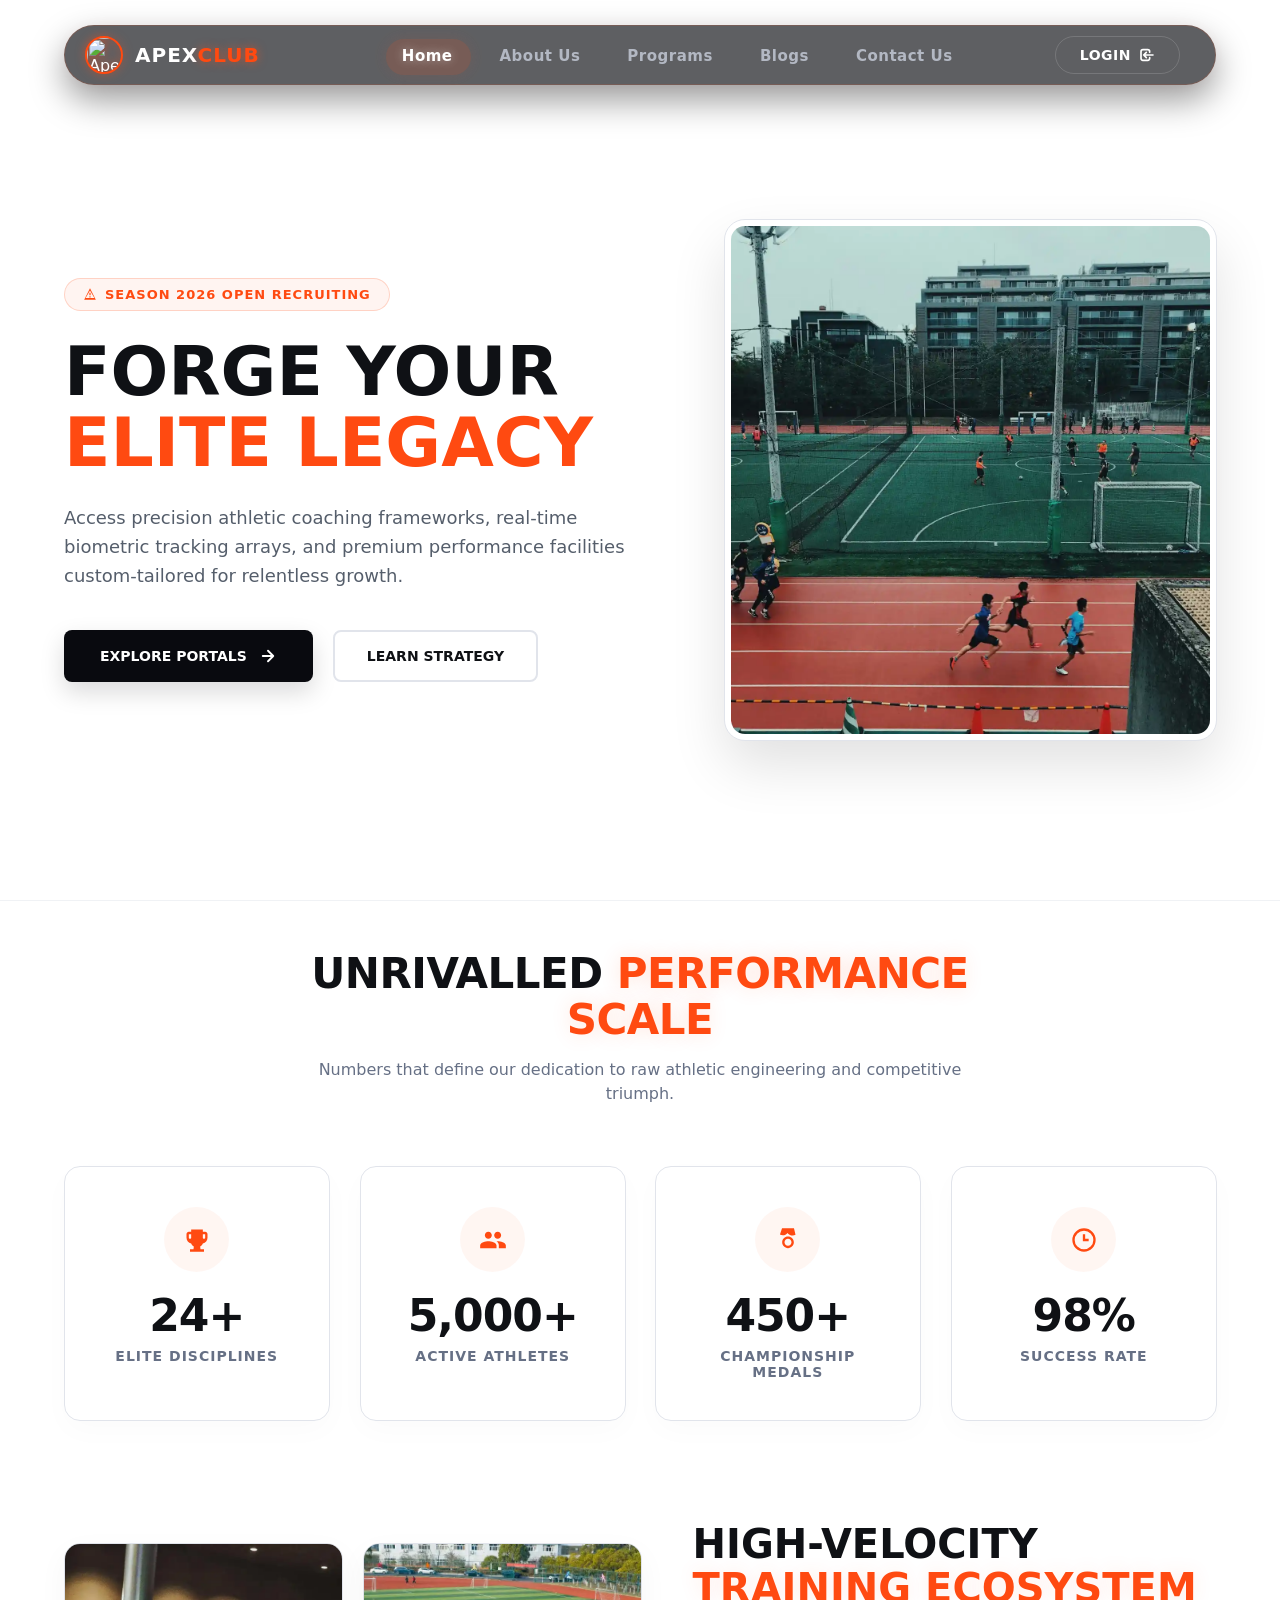
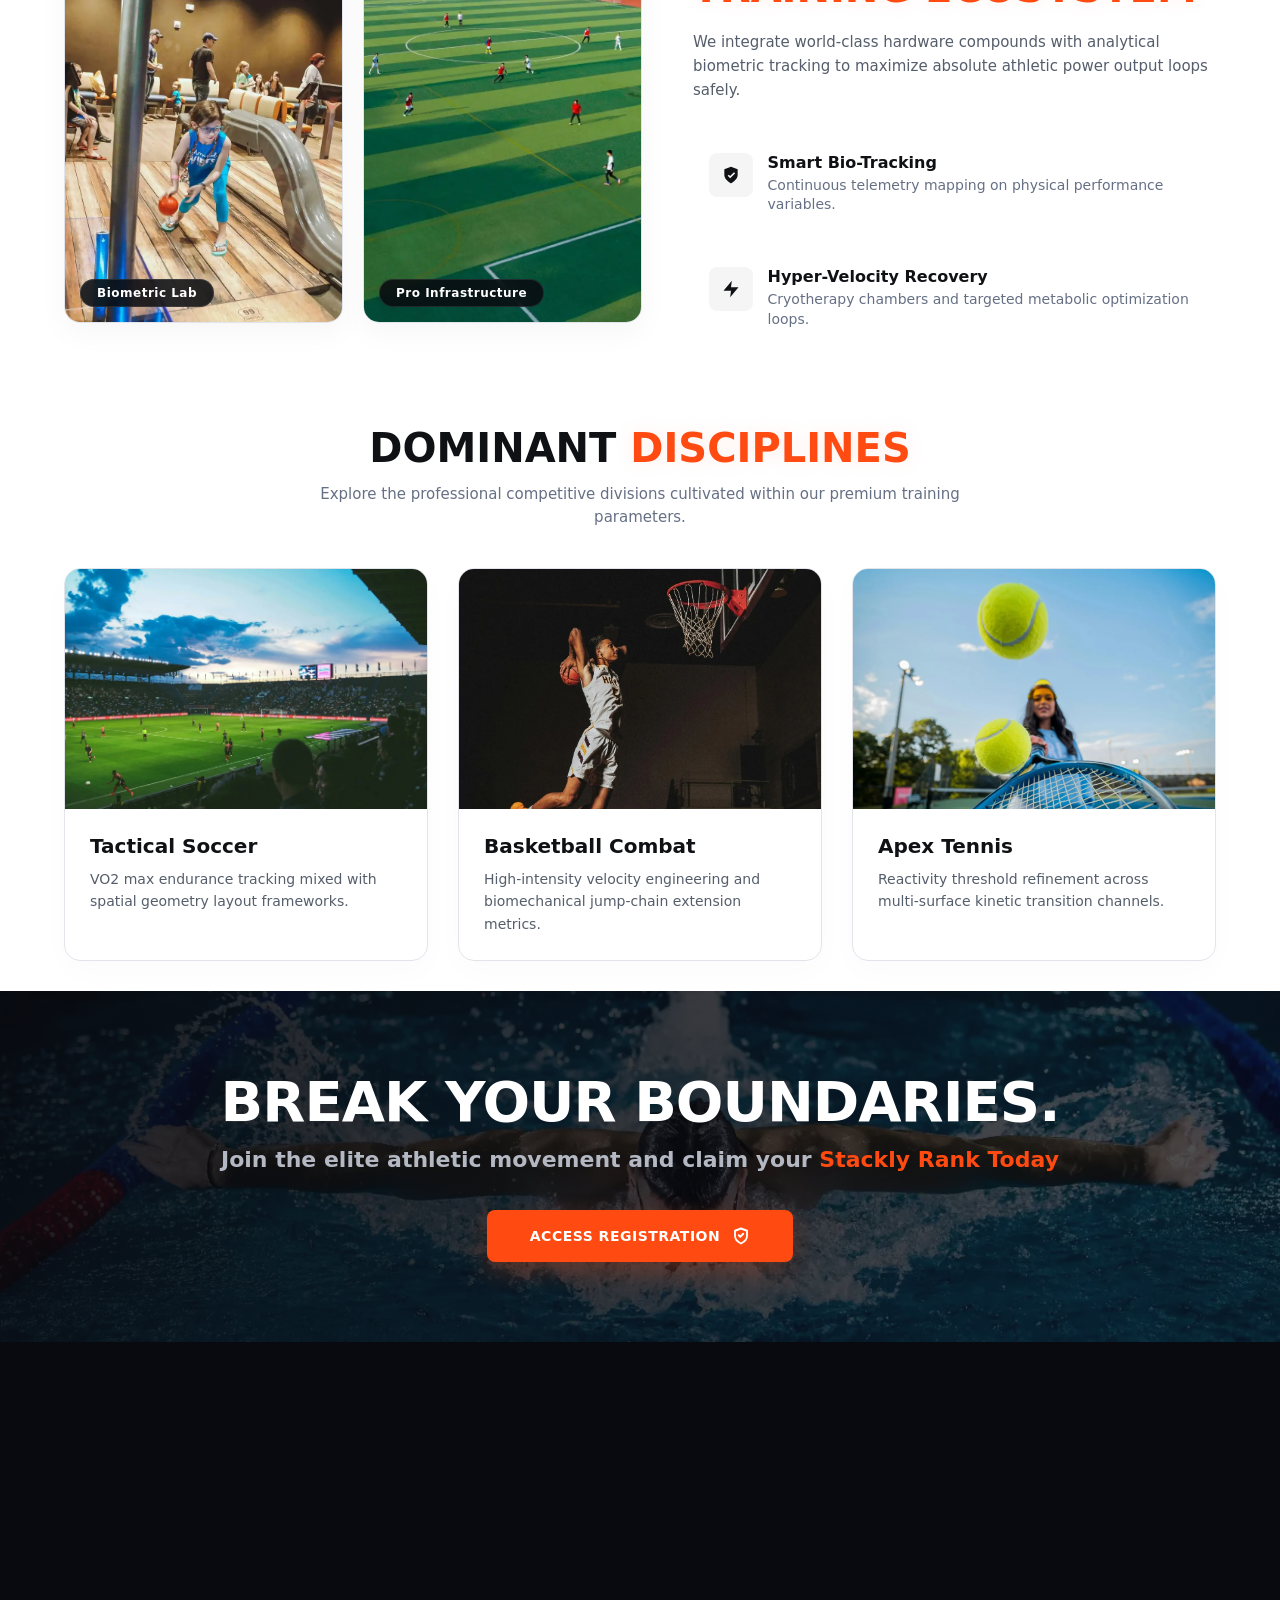
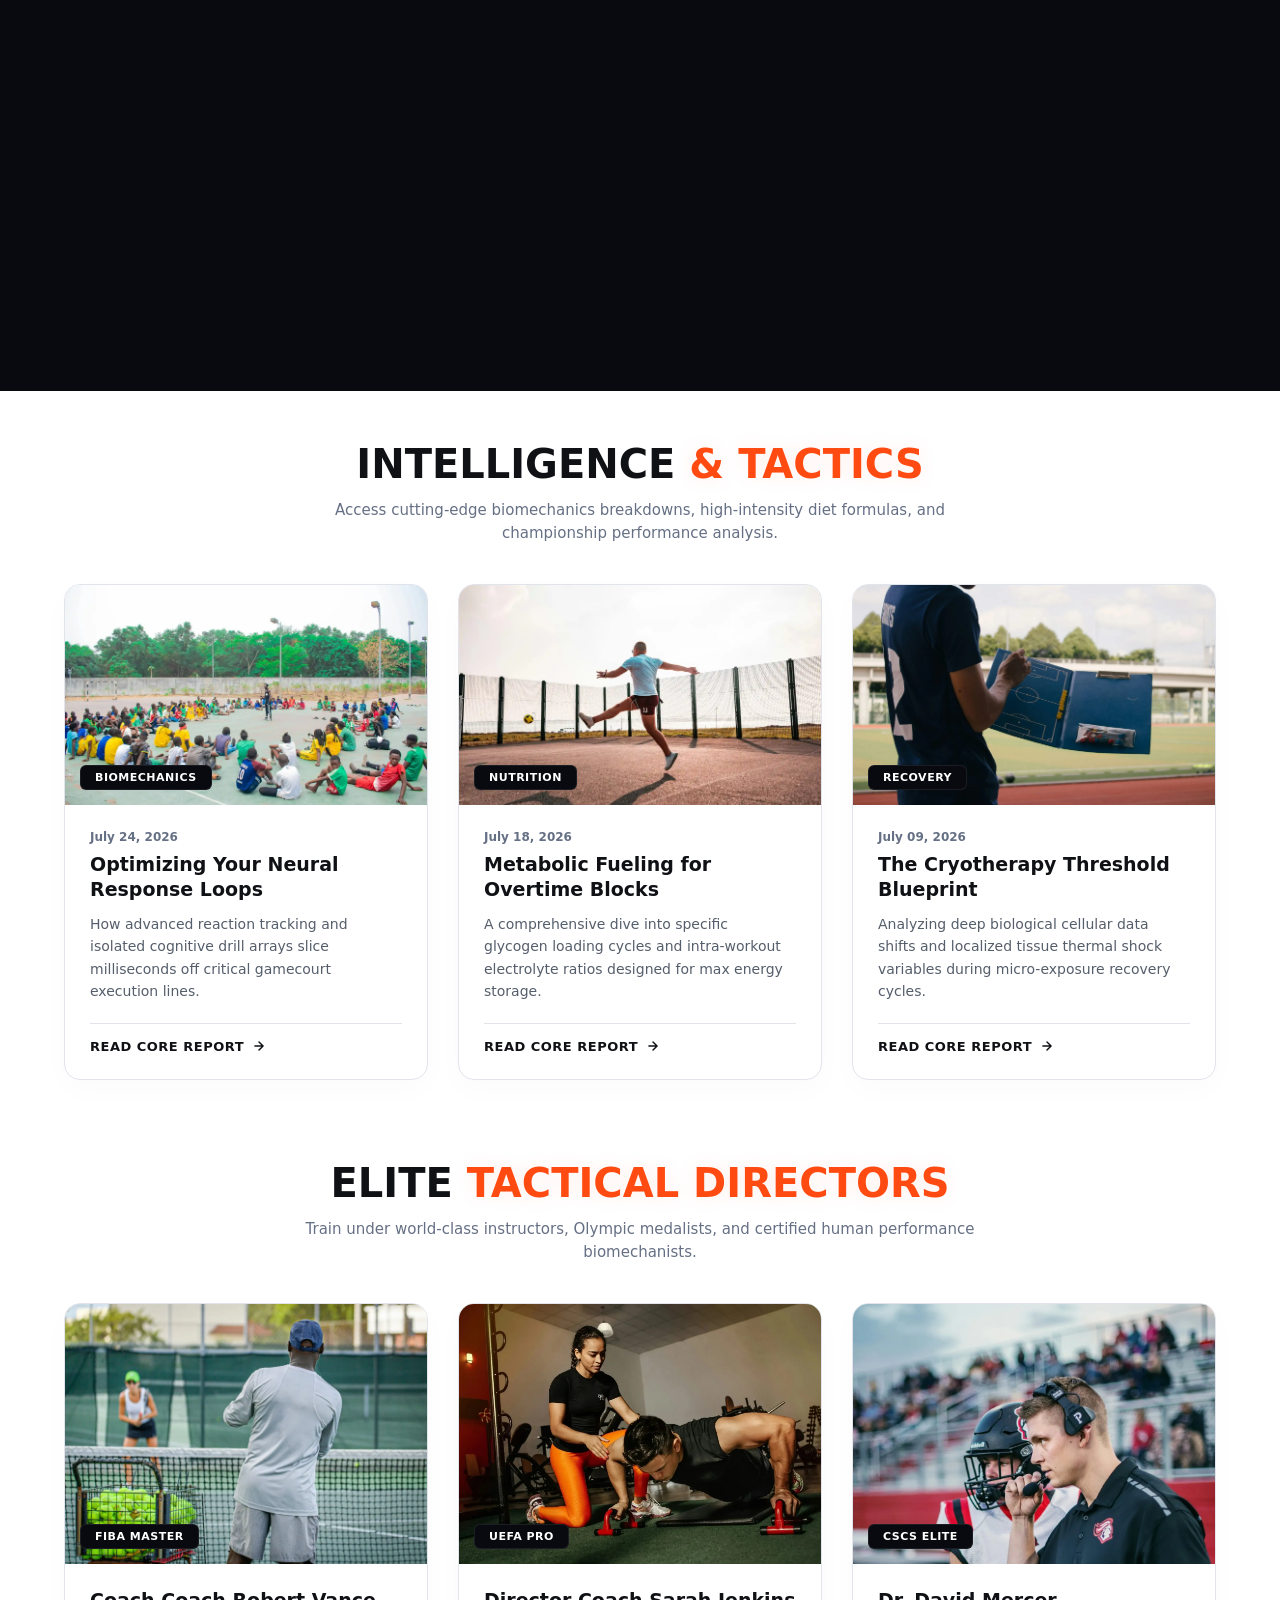
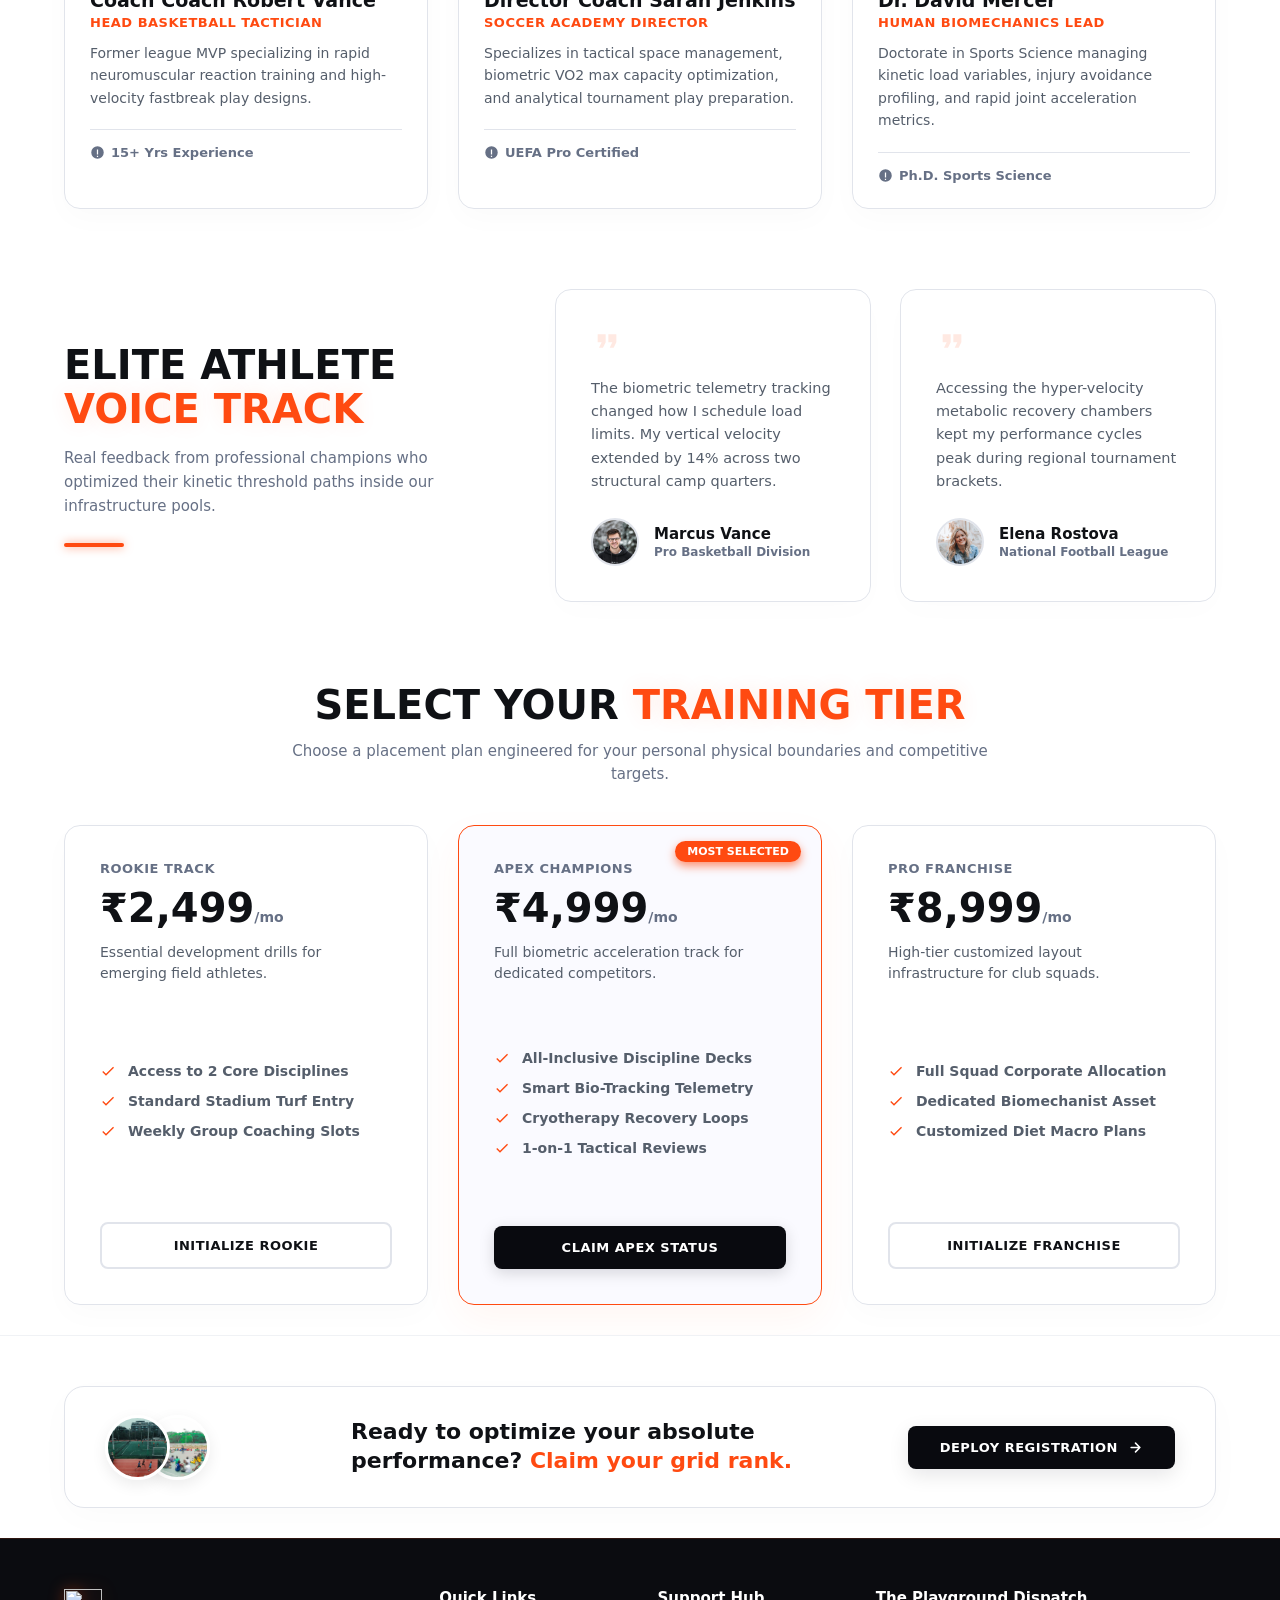
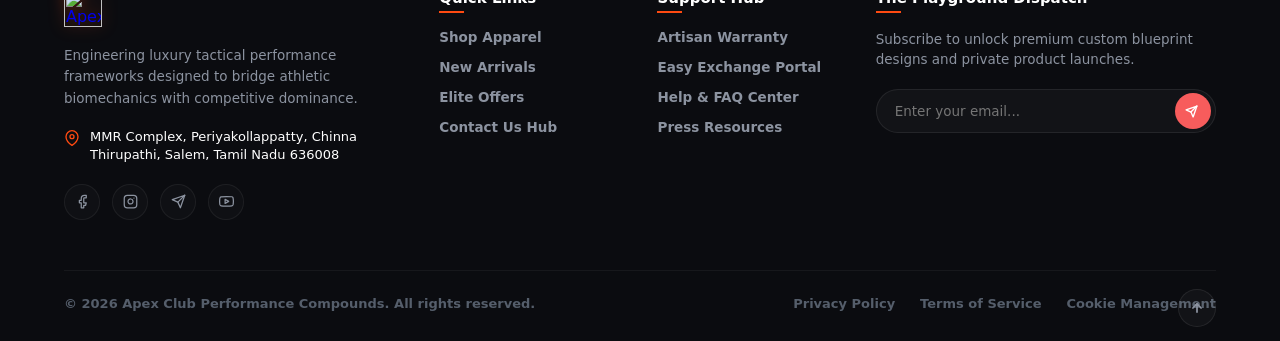
==== index.html @ 10b96bac "Initial commit" ====
<html lang="en">
<head>
    <meta charset="UTF-8">
    <meta name="viewport" content="width=device-width, initial-scale=1.0">
    <title>Stackly Sports Club | Elite Training</title>
    <link rel="stylesheet" href="style.css">
</head>
<body>

    <div id ="preloader">
        <div class="loader-container">
            <div class="loader-ring"></div>
    <svg class="loader-icon" viewBox="0 0 24 24">
    <path d="M18 2H6v2H2v3c0 3.2 2.1 5.8 5 6.7V17H4v2h16v-2h-3v-3.3c2.9-.9 5-3.5 5-6.7V4h-4V2zM4 7V6h2v3.4C4.8 8.8 4 8 4 7zm16 0c0 1-.8 1.8-2 2.4V6h2v1z"/>
</svg>

        </div>
    <div class="loader-text">Stackly<span>Club</span></div>
    </div>

<script>
    window.addEventListener ('load',()=>{
        const preloader = document.getElementById('preloader');
        setTimeout(() =>{

             preloader.classList.add('preloader-hidden');

        },2500);

    }
    )

</script>

<!-- FLOATING GLASSMORPHIC NAVIGATION ARCHITECTURE -->
<nav class="floating-navbar">
    <div class="nav-container">
        
        <!-- Interactive Brand Logo Wrap -->
        <a href="javascript:void(0)" class="nav-logo" id="logoRefreshBtn" title="Refresh Page">
            <img src="https://unsplash.com" alt="Apex Logo" class="logo-img">
            <span class="logo-text">APEX<span>CLUB</span></span>
        </a>

        <!-- Responsive Hamburger Trigger -->
        <button class="menu-toggle" id="mobileMenuBtn" aria-label="Toggle Navigation Menu">
            <span class="hamburger-bar"></span>
            <span class="hamburger-bar"></span>
            <span class="hamburger-bar"></span>
        </button>

        <!-- Navigation Menus & Action Deck -->
        <div class="nav-menu-wrapper" id="navMenuWrapper">
            <ul class="nav-links">
                <li><a href="index.html" class="nav-item active">Home</a></li>
                <li><a href="about.html" class="nav-item">About Us</a></li>
                <li><a href="programs.html" class="nav-item">Programs</a></li>
                <li><a href="blogs.html" class="nav-item">Blogs</a></li>
                <li><a href="contact.html" class="nav-item">Contact Us</a></li>
            </ul>
            
            <div class="nav-auth-deck">
                <a href="login.html" class="btn-login">
                    <span>Login</span>
                    <svg viewBox="0 0 24 24" class="auth-icon">
                        <path d="M11 16l-4-4m0 0l4-4m-4 4h14m-5 4v1a3 3 0 01-3 3H6a3 3 0 01-3-3V7a3 3 0 013-3h7a3 3 0 013 3v1" stroke="currentColor" stroke-width="2.5" stroke-linecap="round" stroke-linejoin="round" fill="none"/>
                    </svg>
                </a>
            </div>
        </div>

    </div>
</nav>


<script>
    document.addEventListener('DOMContentLoaded', () => {
        const logoRefreshBtn = document.getElementById('logoRefreshBtn');
        const mobileMenuBtn = document. getElementById ('mobileMenuBtn');
        const navMenusWrapper = document. getElementById ('navMenuWrapper');
        const navItems = document. querySelectorAll('.nav-item');
    
     logoRefreshBtn.addEventListener('click', (e) => {
        e.preventDefault();
        window.location.reload();
         });
    
     mobileMenuBtn.addEventListener('click', () => {
        mobileMenuBtn.classList.toggle('open');
        navMenuWrapper.classList.toggle('mobile-open');
    
     if (navMenuWrapper.classList.contains('mobile-open')) {
            document.body.style.overflow = 'hidden';
        } else {
            document.body.style.overflow = '';
        }
    });
navItems.forEach(item => {
        item.addEventListener('click', () => {
          
            navItems.forEach(el => el.classList.remove('active'));
            
    
            item.classList.add('active');

            if (navMenuWrapper.classList.contains('mobile-open')) {
                mobileMenuBtn.classList.remove('open');
                navMenuWrapper.classList.remove('mobile-open');
                document.body.style.overflow = '';
            }
        });
    });
});
</script>


<section class="hero" id="home">
    <div class="hero-wrapper">
        
        <div class="hero-content">
            <div class="hero-badge">
                <svg viewBox="0 0 24 24" class="badge-icon">
                    <path d="M12 2L2 22h20L12 2zm0 3.99L19.53 19H4.47L12 5.99zM13 16h-2v2h2v-2zm0-6h-2v4h2v-4z"/>
                </svg>
                <span>Season 2026 Open Recruiting</span>
            </div>
            
            <h1>Forge Your <br><span class="glow-text">Elite Legacy</span></h1>
            <p class="hero-hover-text">Access precision athletic coaching frameworks, real-time biometric tracking arrays, and premium performance facilities custom-tailored for relentless growth.</p>

            <div class="hero-actions">
                <a href="programs.html" class="btn-primary">
                    <span>Explore Portals</span>
                    <svg viewBox="0 0 24 24">
                        <path d="M5 12h14M12 5l7 7-7 7" stroke="currentColor" stroke-width="2.5" stroke-linecap="round" stroke-linejoin="round"/>
                    </svg>
                </a>
                <a href="404.html" class="btn-secondary">Learn Strategy</a>
            </div>
        </div>

   
        <div class="hero-graphic-frame">
            <div class="glowing-backdrop"></div>
            <div class="image-slider-box">
        
                <img src="./Assests/jump run.webp" alt="Soccer Performance Academy" class="hero-slider-img active">
                <img src="./Assests/athletic running.webp" alt="athletic Tactical Camp" class="hero-slider-img">
                 <img src="./Assests/swimming.webp" alt="swimming Tactical Camp" class="hero-slider-img">
                  <img src="./Assests/cycling.webp" alt="cycling Tactical Camp" class="hero-slider-img">
            </div>
        </div>

    </div>
</section>

<style>

.hero-hover-text {
    font-size: clamp(15px, 1.8vw, 18px);
    color: #555e6b;
    line-height: 1.6;
    margin-bottom: 40px;
    max-width: 580px;
    cursor: default;
    
    transform: scale(1);
    transition: color 0.4s ease, text-shadow 0.4s ease, transform 0.4s cubic-bezier(0.25, 1, 0.5, 1);
    will-change: transform, text-shadow;
}


.hero-hover-text:hover {
    color: #0f1115;
    transform: scale(1.02); 
    text-shadow: 0 0 15px rgba(255, 74, 17, 0.15), 0 0 30px rgba(255, 74, 17, 0.05); 
}

 
.hero {
    min-height: 100vh;
    width: 100%;
    background-color: #ffffff; 
    display: flex;
    align-items: center;
    justify-content: center;
    padding: 140px 5% 80px 5%;
    overflow: hidden;
    position: relative;
}

.hero-wrapper {
    width: 100%;
    max-width: 1300px;
    display: grid;
    grid-template-columns: 1.1fr 0.9fr;
    gap: 60px;
    align-items: center;
}


.hero-content {
    opacity: 0;
    transform: translateY(30px);
    transition: transform 0.8s cubic-bezier(0.25, 1, 0.5, 1), opacity 0.8s ease;
}

.hero-content.scroll-visible {
    opacity: 1;
    transform: translateY(0);
}

.hero-badge {
    display: inline-flex;
    align-items: center;
    gap: 8px;
    background: rgba(255, 74, 17, 0.06);
    border: 1px solid rgba(255, 74, 17, 0.2);
    padding: 8px 18px;
    border-radius: 30px;
    margin-bottom: 25px;
}

.hero-badge span {
    color: var(--primary);
    font-size: 13px;
    font-weight: 700;
    letter-spacing: 1px;
    text-transform: uppercase;
}

.badge-icon {
    width: 14px;
    height: 14px;
    fill: var(--primary);
}

.hero-content h1 {
    font-size: clamp(38px, 5.5vw, 68px);
    color: #0f1115; 
    font-weight: 900;
    line-height: 1.05;
    text-transform: uppercase;
    margin-bottom: 25px;
}

.glow-text {
    color: var(--primary);
    position: relative;
    display: inline-block;
    transition: text-shadow 0.3s ease;
}

.hero-content:hover .glow-text {
    text-shadow: 0 0 25px rgba(255, 74, 17, 0.45);
}

.hero-content p {
    font-size: clamp(15px, 1.8vw, 18px);
    color: #555e6b;
    line-height: 1.6;
    margin-bottom: 40px;
    max-width: 580px;
}

/* Action Control System */
.hero-actions {
    display: flex;
    flex-wrap: wrap;
    gap: 20px;
}

.btn-primary {
    display: inline-flex;
    align-items: center;
    gap: 12px;
    padding: 16px 36px;
    background-color: var(--dark);
    color: #ffffff;
    text-decoration: none;
    font-weight: 700;
    font-size: 14px;
    text-transform: uppercase;
    border-radius: 8px;
    box-shadow: 0 10px 25px rgba(9, 10, 15, 0.15);
    transition: all 0.3s cubic-bezier(0.25, 1, 0.5, 1);
}

.btn-primary svg {
    width: 18px;
    height: 18px;
    transition: transform 0.3s ease;
}

.btn-primary:hover {
    background-color: var(--primary);
    box-shadow: 0 12px 30px var(--primary-glow);
    transform: translateY(-3px);
}

.btn-primary:hover svg {
    transform: translateX(6px);
}

.btn-secondary {
    display: inline-flex;
    align-items: center;
    padding: 16px 32px;
    background: transparent;
    color: #0f1115;
    border: 2px solid #e1e4eb;
    text-decoration: none;
    font-weight: 700;
    font-size: 14px;
    text-transform: uppercase;
    border-radius: 8px;
    transition: all 0.3s ease;
}

.btn-secondary:hover {
    border-color: #0f1115;
    background-color: rgba(9, 10, 15, 0.02);
    transform: translateY(-2px);
}


.hero-graphic-frame {
    position: relative;
    width: 100%;
    height: 520px;
    display: flex;
    justify-content: center;
    align-items: center;
    opacity: 0;
    transform: scale(0.95) translateX(30px);
    transition: transform 1s cubic-bezier(0.25, 1, 0.5, 1), opacity 1s ease;
}

.hero-graphic-frame.scroll-visible {
    opacity: 1;
    transform: scale(1) translateX(0);
}

.glowing-backdrop {
    position: absolute;
    width: 110%;
    height: 110%;
    background: radial-gradient(circle, rgba(255, 74, 17, 0.12) 0%, transparent 65%);
    z-index: 1;
    pointer-events: none;
}

.image-slider-box {
    position: relative;
    width: 100%;
    height: 100%;
    border-radius: 20px;
    overflow: hidden;
    box-shadow: 0 25px 55px rgba(0, 0, 0, 0.12);
    border: 6px solid #ffffff;
    outline: 1px solid #e1e4eb;
    z-index: 2;
}


.hero-slider-img {
    position: absolute;
    top: 0;
    left: 0;
    width: 100%;
    height: 100%;
    object-fit: cover;
    opacity: 0;
    visibility: hidden;
    scale: 1.08;
    transition: opacity 1.2s ease-in-out, scale 1.2s ease-in-out, visibility 1.2s;
}

.hero-slider-img.active {
    opacity: 1;
    visibility: visible;
    scale: 1;
}


@media (max-width: 992px) {
    .hero {
        padding-top: 130px;
    }
    .hero-wrapper {
        grid-template-columns: 1fr;
        gap: 50px;
    }
    .hero-content {
        text-align: center;
    }
    .hero-actions {
        justify-content: center;
    }
    .hero-graphic-frame {
        height: 400px;
    }
}

@media (max-width: 576px) {
    .hero-graphic-frame {
        height: 300px;
    }
}

</style>

<script>

document.addEventListener('DOMContentLoaded', () => {
    
    
    const sliderImages = document.querySelectorAll('.hero-slider-img');
    let currentImgIndex = 0;
    const slideIntervalTime = 2000; 

    function cycleHeroImages() {
    
        sliderImages[currentImgIndex].classList.remove('active');
        
      
        currentImgIndex = (currentImgIndex + 1) % sliderImages.length;
        
       
        sliderImages[currentImgIndex].classList.add('active');
    }


    if(sliderImages.length > 1) {
        setInterval(cycleHeroImages, slideIntervalTime);
    }


    const heroContent = document.querySelector('.hero-content');
    const heroGraphic = document.querySelector('.hero-graphic-frame');

    const heroObserverOptions = {
        threshold: 0.05,
        rootMargin: "0px"
    };

    const heroObserver = new IntersectionObserver((entries) => {
        entries.forEach(entry => {
            if(entry.isIntersecting) {
                entry.target.classList.add('scroll-visible');
                heroObserver.unobserve(entry.target);
            }
        });
    }, heroObserverOptions);

    if(heroContent) heroObserver.observe(heroContent);
    if(heroGraphic) heroObserver.observe(heroGraphic);
});

</script>


<section class="metrics-section" id="metrics">
    <div class="metrics-header">
        <h2 class="metrics-title">Unrivalled <span>Performance Scale</span></h2>
       <p class="metrics-interactive-subtitle">Numbers that define our dedication to raw athletic engineering and competitive triumph.</p>

    </div>

    <div class="metrics-container">
      
        <div class="metric-card">
            <div class="metric-icon-box">
                <svg viewBox="0 0 24 24" class="metric-svg">
                    <path d="M19 5h-2V3H7v2H5c-1.1 0-2 .9-2 2v3c0 2.42 1.72 4.44 4.01 4.9.44 1.15 1.25 2.12 2.29 2.72l-.3 2.38H6v2h12v-2h-3l-.3-2.38c1.04-.6 1.85-1.57 2.29-2.72C19.28 14.44 21 12.42 21 10V7c0-1.1-.9-2-2-2zM5 10V7h2v3c0 .55-.45 1-1 1s-1-.45-1-1zm14 0c0 .55-.45 1-1 1s-1-.45-1-1V7h2v3z"/>
                </svg>
            </div>
            <div class="metric-numbers">24+</div>
            <div class="metric-label">Elite Disciplines</div>
        </div>

      
        <div class="metric-card">
            <div class="metric-icon-box">
                <svg viewBox="0 0 24 24" class="metric-svg">
                    <path d="M16 11c1.66 0 2.99-1.34 2.99-3S17.66 5 16 5c-1.66 0-3 1.34-3 3s1.34 3 3 3zm-8 0c1.66 0 2.99-1.34 2.99-3S9.66 5 8 5C6.34 5 5 6.34 5 8s1.34 3 3 3zm0 2c-2.33 0-7 1.17-7 3.5V19h14v-2.5c0-2.33-4.67-3.5-7-3.5zm8 0c-.29 0-.62.02-.97.05 1.16.84 1.97 1.97 1.97 3.45V19h6v-2.5c0-2.33-4.67-3.5-7-3.5z"/>
                </svg>
            </div>
            <div class="metric-numbers">5,000+</div>
            <div class="metric-label">Active Athletes</div>
        </div>

      
        <div class="metric-card">
            <div class="metric-icon-box">
               
                <svg viewBox="0 0 24 24" class="metric-svg">
                    <path d="M12 9c-2.76 0-5 2.24-5 5s2.24 5 5 5 5-2.24 5-5-2.24-5-5-5zm0 8c-1.66 0-3-1.34-3-3s1.34-3 3-3 3 1.34 3 3-1.34 3-3 3zM17.11 2H6.89L5.1 7.37c.72.39 1.55.63 2.44.63 1.63 0 3.09-.78 4.02-2 .24.31.51.59.81.84.4.34.85.62 1.33.82.72.3 1.5.47 2.3.47.89 0 1.72-.24 2.44-.63L17.11 2z"/>
                </svg>
            </div>
            <div class="metric-numbers">450+</div>
            <div class="metric-label">Championship Medals</div>
        </div>

        <div class="metric-card">
            <div class="metric-icon-box">
                <svg viewBox="0 0 24 24" class="metric-svg">
                    <path d="M12 2A10 10 0 1 0 22 12A10 10 0 0 0 12 2zm0 18a8 8 0 1 1 8-8a8 8 0 0 1-8 8zm1-13h-2v6h5v-2h-3z"/>
                </svg>
            </div>
            <div class="metric-numbers">98%</div>
            <div class="metric-label">Success Rate</div>
        </div>

    </div>
</section>

<style>

.metrics-interactive-subtitle {
    font-size: clamp(14px, 1.6vw, 16px);
    color: #667085;
    line-height: 1.5;
    cursor: default;
    display: inline-block;
    transform: scale(1);
    transition: color 0.4s ease, text-shadow 0.4s ease, transform 0.4s cubic-bezier(0.25, 1, 0.5, 1);
    will-change: transform, text-shadow;
}

.metrics-interactive-subtitle:hover {
    color: #0f1115; 
    transform: scale(1.03); 
    text-shadow: 0 0 15px rgba(255, 74, 17, 0.2), 0 0 30px rgba(255, 74, 17, 0.05); 
}

  
.metrics-section {
    padding: 100px 5%;
    background-color: #ffffff;
    width: 100%;
    display: flex;
    flex-direction: column;
    align-items: center;
    position: relative;
    border-top: 1px solid #f0f2f5;
}

.metrics-header {
    text-align: center;
    margin-bottom: 60px;
    max-width: 700px;
}

.metrics-title {
    font-size: clamp(28px, 4vw, 42px);
    font-weight: 900;
    color: #0f1115;
    text-transform: uppercase;
    letter-spacing: -0.5px;
    margin-bottom: 15px;
    line-height: 1.1;
}

.metrics-title span {
    color: var(--primary);
    text-shadow: 0 0 20px rgba(255, 74, 17, 0.15);
}

.metrics-subtitle {
    font-size: clamp(14px, 1.6vw, 16px);
    color: #667085;
    line-height: 1.5;
}


.metrics-section {
    padding: 50px 5%;
    background-color: #ffffff; 
    width: 100%;
    display: flex;
    justify-content: center;
    position: relative;
    border-top: 1px solid #f0f2f5;
}

.metrics-container {
    width: 100%;
    max-width: 1300px;
    display: grid;
    grid-template-columns: repeat(auto-fit, minmax(240px, 1fr));
    gap: 30px;
}

.metric-card {
    background: #ffffff;
    border: 1px solid #e1e4eb;
    border-radius: 16px;
    padding: 40px 30px;
    display: flex;
    flex-direction: column;
    align-items: center;   
    text-align: center;
    position: relative;
    box-shadow: 0 10px 30px rgba(0, 0, 0, 0.02);
    
   
    transform: translateY(0);
    transition: transform 0.4s cubic-bezier(0.25, 1, 0.5, 1), 
                border-color 0.4s ease, 
                box-shadow 0.4s ease;
    will-change: transform, box-shadow;
}


.metric-card:hover {
    transform: translateY(-8px);
    border-color: var(--primary);
    box-shadow: 0 20px 45px rgba(0, 0, 0, 0.06), 0 0 25px rgba(255, 74, 17, 0.08);
}

.metric-icon-box {
    width: 65px;
    height: 65px;
    border-radius: 50%;
    background-color: rgba(255, 74, 17, 0.05);
    display: flex;
    justify-content: center;
    align-items: center;
    margin-bottom: 20px;
    transition: background-color 0.3s ease, transform 0.4s cubic-bezier(0.25, 1, 0.5, 1);
}

.metric-svg {
    width: 28px;
    height: 28px;
    fill: var(--primary);
    transition: fill 0.3s ease, filter 0.3s ease;
}


.metric-card:hover .metric-icon-box {
    background-color: var(--primary);
    transform: scale(1.05) rotate(5deg);
}

.metric-card:hover .metric-svg {
    fill: #ffffff;
}


.metric-numbers {
    font-size: clamp(32px, 3.5vw, 44px);
    font-weight: 900;
    color: #0f1115;
    letter-spacing: -1px;
    margin-bottom: 8px;
    line-height: 1.1;
    transition: color 0.3s ease, text-shadow 0.3s ease;
}

.metric-card:hover .metric-numbers {
    color: var(--primary);
    text-shadow: 0 0 15px rgba(255, 74, 17, 0.2);
}

.metric-label {
    font-size: 14px;
    font-weight: 700;
    color: #667085;
    text-transform: uppercase;
    letter-spacing: 1px;
}

</style>


<section class="features-section" id="features">
    <div class="features-wrapper">
        
        <div class="features-graphic-grid">
            <!-- Feature Image Block 01 -->
            <div class="feature-img-card scroll-reveal-left">
                <div class="img-glow-overlay"></div>
                <img src="./Assests/biometric.webp" alt="Biometric Lab Training" class="feature-asset">
                <div class="feature-badge-tag">Biometric Lab</div>
            </div>
            
            <!-- Feature Image Block 02 -->
            <div class="feature-img-card scroll-reveal-right">
                <div class="img-glow-overlay"></div>
                <img src="./Assests/pro infra.webp" alt="Elite Infrastructure Setup" class="feature-asset">
                <div class="feature-badge-tag">Pro Infrastructure</div>
            </div>
        </div>

    
        <div class="features-content scroll-reveal-right">
            <h2 class="features-heading">High-Velocity <br><span>Training Ecosystem</span></h2>
            <p class="features-interactive-body">We integrate world-class hardware compounds with analytical biometric tracking to maximize absolute athletic power output loops safely.</p>

            <div class="benefit-stack">
                <div class="benefit-item">
                    <div class="benefit-icon-wrapper">
                       
                        <svg viewBox="0 0 24 24" class="benefit-svg">
                            <path d="M12 22s8-4 8-10V5l-8-3-8 3v7c0 6 8 10 8 10zm-1-6l-3-3 1.41-1.41L11 13.17l4.59-4.59L17 10l-6 6z"/>
                        </svg>
                    </div>
                    <div>
                        <h4>Smart Bio-Tracking</h4>
                        <p>Continuous telemetry mapping on physical performance variables.</p>
                    </div>
                </div>

                <div class="benefit-item">
                    <div class="benefit-icon-wrapper">
                        <svg viewBox="0 0 24 24" class="benefit-svg">
                            <path d="M13 2L3 14h9l-1 8 10-12h-9l1-8z"/>
                        </svg>
                    </div>
                    <div>
                        <h4>Hyper-Velocity Recovery</h4>
                        <p>Cryotherapy chambers and targeted metabolic optimization loops.</p>
                    </div>
                </div>
            </div>
        </div>

    </div>
</section>

<style>
    
.features-section {
    padding: 50px 5% 30px 5%; 
    background-color: #ffffff;
    width: 100%;
    display: flex;
    justify-content: center;
    overflow: hidden;
}

.features-wrapper {
    width: 100%;
    max-width: 1300px;
    display: grid;
    grid-template-columns: 1.05fr 0.95fr;
    gap: 50px;
    align-items: center;
}


.features-graphic-grid {
    display: grid;
    grid-template-columns: 1fr 1fr;
    gap: 20px;
}

.feature-img-card {
    position: relative;
    border-radius: 16px;
    overflow: hidden;
    height: 380px;
    background-color: #f8f9fa;
    border: 1px solid #e1e4eb;
    box-shadow: 0 10px 30px rgba(0, 0, 0, 0.04);
    

    transform: scale(1);
    transition: transform 0.5s cubic-bezier(0.25, 1, 0.5, 1), 
                border-color 0.4s ease, 
                box-shadow 0.4s ease;
    will-change: transform, box-shadow;
}

.feature-asset {
    width: 100%;
    height: 100%;
    object-fit: cover;
    transition: transform 0.6s cubic-bezier(0.25, 1, 0.5, 1);
}


.img-glow-overlay {
    position: absolute;
    top: 0;
    left: 0;
    width: 100%;
    height: 100%;
    background: radial-gradient(circle at center, rgba(255, 74, 17, 0.2) 0%, transparent 75%);
    opacity: 0;
    z-index: 2;
    pointer-events: none;
    transition: opacity 0.4s ease;
}


.feature-img-card:hover {
    transform: scale(1.02) translateY(-4px);
    border-color: var(--primary);
    box-shadow: 0 15px 40px rgba(0, 0, 0, 0.08), 0 0 25px rgba(255, 74, 17, 0.12);
}

.feature-img-card:hover .feature-asset {
    transform: scale(1.06);
}

.feature-img-card:hover .img-glow-overlay {
    opacity: 1;
}

.feature-badge-tag {
    position: absolute;
    bottom: 15px;
    left: 15px;
    background: rgba(9, 10, 15, 0.85);
    backdrop-filter: blur(8px);
    -webkit-backdrop-filter: blur(8px);
    color: #ffffff;
    padding: 6px 16px;
    border-radius: 20px;
    font-size: 12px;
    font-weight: 700;
    letter-spacing: 0.5px;
    z-index: 3;
    border: 1px solid rgba(255, 255, 255, 0.1);
}


.features-heading {
    font-size: clamp(28px, 4vw, 40px);
    color: #0f1115;
    font-weight: 900;
    line-height: 1.1;
    text-transform: uppercase;
    margin-bottom: 20px;
}

.features-heading span {
    color: var(--primary);
    text-shadow: 0 0 20px rgba(255, 74, 17, 0.1);
}


.features-interactive-body {
    font-size: 15px;
    color: #555e6b;
    line-height: 1.6;
    margin-bottom: 35px;
    cursor: default;
    display: inline-block; 
    

    transform: scale(1);
    transition: color 0.4s ease, text-shadow 0.4s ease, transform 0.4s cubic-bezier(0.25, 1, 0.5, 1);
    will-change: transform, text-shadow;
}


.features-interactive-body:hover {
    color: #0f1115; 
    transform: scale(1.02); 
    text-shadow: 0 0 15px rgba(255, 74, 17, 0.18), 0 0 30px rgba(255, 74, 17, 0.05); 
}


.benefit-stack {
    display: flex;
    flex-direction: column;
    gap: 20px;
}

.benefit-item {
    display: flex;
    gap: 15px;
    align-items: flex-start;
    padding: 15px;
    border-radius: 12px;
    border: 1px solid transparent;
    transition: background-color 0.3s ease, border-color 0.3s ease;
}

.benefit-item:hover {
    background-color: rgba(255, 74, 17, 0.02);
    border-color: rgba(255, 74, 17, 0.1);
}

.benefit-icon-wrapper {
    width: 44px;
    height: 44px;
    border-radius: 8px;
    background-color: rgba(9, 10, 15, 0.04);
    display: flex;
    justify-content: center;
    align-items: center;
    flex-shrink: 0;
}

.benefit-svg {
    width: 20px;
    height: 20px;
    fill: #0f1115;
    transition: fill 0.3s ease;
}

.benefit-item:hover .benefit-svg {
    fill: var(--primary);
}

.benefit-item h4 {
    font-size: 16px;
    color: #0f1115;
    margin-bottom: 4px;
    font-weight: 700;
}

.benefit-item p {
    font-size: 14px;
    color: #667085;
    line-height: 1.4;
}


.scroll-reveal-left, .scroll-reveal-right {
    opacity: 0;
    transition: transform 0.8s cubic-bezier(0.25, 1, 0.5, 1), opacity 0.8s ease;
}

.scroll-reveal-left { transform: translateX(-30px); }
.scroll-reveal-right { transform: translateX(30px); }

.scroll-reveal-left.active, .scroll-reveal-right.active {
    opacity: 1;
    transform: translateX(0);
}


@media (max-width: 992px) {
    .features-wrapper {
        grid-template-columns: 1fr;
        gap: 40px;
    }
    .feature-img-card {
        height: 320px;
    }
}

@media (max-width: 576px) {
    .features-graphic-grid {
        grid-template-columns: 1fr;
    }
    .feature-img-card {
        height: 280px;
    }
}

</style>

<script>
  
document.addEventListener('DOMContentLoaded', () => {
    const revealElements = document.querySelectorAll('.scroll-reveal-left, .scroll-reveal-right');

    const featuresObserverOptions = {
        threshold: 0.12,
        rootMargin: "0px 0px -20px 0px"
    };

    const featuresObserver = new IntersectionObserver((entries, observer) => {
        entries.forEach(entry => {
            if (entry.isIntersecting) {
                entry.target.classList.add('active');
                observer.unobserve(entry.target);
            }
        });
    }, featuresObserverOptions);

    revealElements.forEach(el => featuresObserver.observe(el));
});

</script>

<!-- FRESH COMPACT SHOWCASE SECTION -->
<section class="showcase-section scroll-reveal-view" id="showcase">
    <div class="showcase-header">
        <h2 class="showcase-title">Dominant <span>Disciplines</span></h2>
        <p class="showcase-interactive-subtitle">Explore the professional competitive divisions cultivated within our premium training parameters.</p>
    </div>

    <div class="showcase-grid">
        
        <!-- Showcase Card 01 -->
        <div class="showcase-card">
            <div class="showcase-img-box">
                <div class="showcase-glow-mask"></div>
                <img src="./Assests/soccer.webp" alt="Tactical Soccer Arena" class="showcase-img">
            </div>
            <div class="showcase-content">
                <h3>Tactical Soccer</h3>
                <p class="showcase-card-body">VO2 max endurance tracking mixed with spatial geometry layout frameworks.</p>
            </div>
        </div>

        <!-- Showcase Card 02 -->
        <div class="showcase-card">
            <div class="showcase-img-box">
                <div class="showcase-glow-mask"></div>
                <img src="./Assests/basketball.webp" alt="Basketball Combat Center" class="showcase-img">
            </div>
            <div class="showcase-content">
                <h3>Basketball Combat</h3>
                <p class="showcase-card-body">High-intensity velocity engineering and biomechanical jump-chain extension metrics.</p>
            </div>
        </div>

        <!-- Showcase Card 03 -->
        <div class="showcase-card">
            <div class="showcase-img-box">
                <div class="showcase-glow-mask"></div>
                <img src="./Assests/tennis.webp" alt="Apex Tennis Fields" class="showcase-img">
            </div>
            <div class="showcase-content">
                <h3>Apex Tennis</h3>
                <p class="showcase-card-body">Reactivity threshold refinement across multi-surface kinetic transition channels.</p>
            </div>
        </div>

    </div>
</section>

<style>

.showcase-section {
    padding: 50px 5% 30px 5%; 
    background-color: #ffffff;
    width: 100%;
    display: flex;
    flex-direction: column;
    align-items: center;
    overflow: hidden;
}

.showcase-header {
    text-align: center;
    margin-bottom: 40px;
    max-width: 700px;
}

.showcase-title {
    font-size: clamp(28px, 4vw, 40px);
    font-weight: 900;
    color: #0f1115;
    text-transform: uppercase;
    margin-bottom: 12px;
}

.showcase-title span {
    color: var(--primary);
    text-shadow: 0 0 20px rgba(255, 74, 17, 0.1);
}

.showcase-interactive-subtitle {
    font-size: 15px;
    color: #667085;
    line-height: 1.5;
    cursor: default;
    display: inline-block;
    transition: color 0.4s ease, text-shadow 0.4s ease, transform 0.4s cubic-bezier(0.25, 1, 0.5, 1);
    will-change: transform, text-shadow;
}

.showcase-interactive-subtitle:hover {
    color: #0f1115;
    transform: scale(1.02);
    text-shadow: 0 0 15px rgba(255, 74, 17, 0.15);
}

.showcase-grid {
    display: grid;
    grid-template-columns: repeat(auto-fit, minmax(300px, 1fr));
    gap: 30px;
    width: 100%;
    max-width: 1300px;
}

.showcase-card {
    background: #ffffff;
    border-radius: 16px;
    overflow: hidden;
    border: 1px solid #e1e4eb;
    box-shadow: 0 10px 30px rgba(0, 0, 0, 0.02);
    transition: transform 0.5s cubic-bezier(0.25, 1, 0.5, 1), 
                border-color 0.4s ease, 
                box-shadow 0.4s ease;
    will-change: transform, box-shadow;
}

.showcase-img-box {
    position: relative;
    height: 240px;
    overflow: hidden;
    background-color: #f8f9fa;
}

.showcase-img {
    width: 100%;
    height: 100%;
    object-fit: cover;
    transition: transform 0.6s cubic-bezier(0.25, 1, 0.5, 1);
}

.showcase-glow-mask {
    position: absolute;
    top: 0;
    left: 0;
    width: 100%;
    height: 100%;
    background: radial-gradient(circle at center, rgba(255, 74, 17, 0.22) 0%, transparent 75%);
    opacity: 0;
    z-index: 2;
    pointer-events: none;
    transition: opacity 0.4s ease;
}

.showcase-card:hover {
    transform: translateY(-6px);
    border-color: var(--primary);
    box-shadow: 0 15px 40px rgba(0, 0, 0, 0.06), 0 0 25px rgba(255, 74, 17, 0.1);
}

.showcase-card:hover .showcase-img {
    transform: scale(1.06);
}

.showcase-card:hover .showcase-glow-mask {
    opacity: 1;
}

.showcase-content {
    padding: 25px;
}

.showcase-content h3 {
    font-size: 20px;
    color: #0f1115;
    margin-bottom: 10px;
    font-weight: 800;
    transition: color 0.3s ease;
}

.showcase-card:hover .showcase-content h3 {
    color: var(--primary);
}

.showcase-card-body {
    font-size: 14px;
    color: #555e6b;
    line-height: 1.6;
    cursor: default;
    display: inline-block;
    transition: color 0.4s ease, text-shadow 0.4s ease, transform 0.4s cubic-bezier(0.25, 1, 0.5, 1);
    will-change: transform, text-shadow;
}

.showcase-card-body:hover {
    color: #0f1115;
    transform: scale(1.02);
    text-shadow: 0 0 12px rgba(255, 74, 17, 0.15);
}


.scroll-reveal-view {
    opacity: 0 !important;
    transform: translateY(40px) scale(0.98);
    transition: opacity 1s cubic-bezier(0.25, 1, 0.5, 1), 
                transform 1s cubic-bezier(0.25, 1, 0.5, 1);
    will-change: transform, opacity;
}

.scroll-reveal-view.view-active {
    opacity: 1 !important;
    transform: translateY(0) scale(1);
}

</style>

<script>
 
document.addEventListener('DOMContentLoaded', () => {
    
    const scrollRevealSections = document.querySelectorAll('.scroll-reveal-view');

    if (scrollRevealSections.length > 0) {
        const universalObserverOptions = {
            threshold: 0.1,
            rootMargin: "0px"
        };

        const universalScrollObserver = new IntersectionObserver((entries, observer) => {
            entries.forEach(entry => {
                if (entry.isIntersecting) {
                    entry.target.classList.add('view-active');
                    observer.unobserve(entry.target); 
                }
            });
        }, universalObserverOptions);

        scrollRevealSections.forEach(section => {
            universalScrollObserver.observe(section);
        });
    }
});

</script>

<!-- SYSTEM TWO-LINE SCROLL KINETIC BANNER -->
<section class="action-banner scroll-reveal-view" id="cta-banner">
    <!-- Clean Background Image Layer -->
    <img src="./Assests/swimming.webp" alt="Apex Stadium Background" class="banner-bg-asset">
    <div class="banner-dark-overlay"></div>
    <div class="banner-glow-halo"></div>

    <div class="banner-container">
        <!-- Line 1: Primed Heading -->
        <h2 class="banner-line-one">Break Your Boundaries.</h2>
        
        <!-- Line 2: Glow-Accentuated Sub-Heading -->
        <p class="banner-line-two">Join the elite athletic movement and claim your <span>Stackly Rank Today</span></p>
        
        <!-- Interactive Action Button -->
        <div class="banner-action-row">
            <a href="404.html" class="banner-btn">
                <span>Access Registration</span>
                <svg viewBox="0 0 24 24">
                    <path d="M12 22s8-4 8-10V5l-8-3-8 3v7c0 6 8 10 8 10zM9 11l2 2 4-4" stroke="currentColor" stroke-width="2.5" stroke-linecap="round" stroke-linejoin="round" fill="none"/>
                </svg>
            </a>
        </div>
    </div>
</section>

<style>
    /* --- TWO-LINE HIGH-ENERGY ACTION BANNER --- */
.action-banner {
    position: relative;
    width: 100%;
    padding: 80px 5%; /* Tight, balanced vertical spacing architecture */
    display: flex;
    justify-content: center;
    align-items: center;
    overflow: hidden;
    background-color: #090a0f; /* Fallback baseline dark canvas */
}

/* Background Image Layer Logic */
.banner-bg-asset {
    position: absolute;
    top: 0;
    left: 0;
    width: 100%;
    height: 100%;
    object-fit: cover;
    z-index: 1;
    transform: scale(1.05);
    transition: transform 0.8s cubic-bezier(0.25, 1, 0.5, 1);
}

.action-banner:hover .banner-bg-asset {
    transform: scale(1.01); /* Subtle kinetic pull on background during hover states */
}

/* Overlay Layer Shields */
.banner-dark-overlay {
    position: absolute;
    top: 0;
    left: 0;
    width: 100%;
    height: 100%;
    background: linear-gradient(90deg, rgba(9, 10, 15, 0.9) 0%, rgba(9, 10, 15, 0.7) 100%);
    z-index: 2;
}

.banner-glow-halo {
    position: absolute;
    width: 100%;
    height: 100%;
    background: radial-gradient(circle at center, rgba(255, 74, 17, 0.15) 0%, transparent 70%);
    opacity: 0;
    z-index: 3;
    pointer-events: none;
    transition: opacity 0.5s ease;
}

.action-banner:hover .banner-glow-halo {
    opacity: 1;
}

/* Content Container Architecture */
.banner-container {
    position: relative;
    width: 100%;
    max-width: 1100px;
    text-align: center;
    z-index: 4;
}

/* Line 1 Typography Frame */
.banner-line-one {
    font-size: clamp(32px, 5vw, 56px);
    font-weight: 900;
    text-transform: uppercase;
    color: #ffffff;
    line-height: 1.1;
    margin-bottom: 12px;
    letter-spacing: -1px;
    transition: transform 0.4s cubic-bezier(0.25, 1, 0.5, 1);
}

.banner-line-one:hover {
    transform: scale(1.02);
}

/* Line 2 Typography Frame & Glow Parameters */
.banner-line-two {
    font-size: clamp(16px, 2.2vw, 22px);
    font-weight: 600;
    color: #b3b8c3;
    line-height: 1.4;
    margin-bottom: 35px;
    cursor: default;
    transition: color 0.4s ease, transform 0.4s ease;
}

.banner-line-two span {
    color: var(--primary);
    position: relative;
    display: inline-block;
    transition: text-shadow 0.4s ease, color 0.4s ease;
}

/* High-contrast hover ignition link states */
.banner-line-two:hover {
    color: #ffffff;
}

.banner-line-two:hover span {
    color: #ffffff;
    text-shadow: 0 0 20px var(--primary), 0 0 40px var(--primary-glow);
}

/* Premium Action Button Interaction Matrix */
.banner-action-row {
    display: flex;
    justify-content: center;
}

.banner-btn {
    display: inline-flex;
    align-items: center;
    gap: 12px;
    padding: 16px 42px;
    background-color: var(--primary);
    color: #ffffff;
    text-decoration: none;
    font-weight: 700;
    font-size: 14px;
    text-transform: uppercase;
    letter-spacing: 0.5px;
    border-radius: 8px;
    box-shadow: 0 10px 25px rgba(255, 74, 17, 0.25);
    transition: all 0.4s cubic-bezier(0.25, 1, 0.5, 1);
    border: 1px solid transparent;
}

.banner-btn svg {
    width: 18px;
    height: 18px;
    fill: none;
    transition: transform 0.3s ease;
}

.banner-btn:hover {
    background-color: transparent;
    border-color: var(--primary);
    color: var(--primary);
    box-shadow: 0 0 30px var(--primary-glow);
    transform: translateY(-4px);
}

.banner-btn:hover svg {
    transform: rotate(360deg) scale(1.1);
}

/* --- ADAPTIVE BANNER RESPONSIVENESS OVERLAYS --- */
@media (max-width: 768px) {
    .action-banner {
        padding: 60px 5%;
    }
    .banner-line-two {
        margin-bottom: 25px;
    }
    .banner-btn {
        padding: 14px 32px;
        width: 100%;
        justify-content: center;
    }
}

</style>

<!-- SYSTEM EVENT SCHEDULE DISPLAY TIMELINE -->
<section class="events-section scroll-reveal-view" id="schedules">
    <div class="events-header">
        <h2 class="events-title">Championship <span>Arena Slots</span></h2>
        <p class="events-interactive-subtitle">Track active competitive team fixtures, regional tryouts, and live club battle placements.</p>
    </div>

    <div class="events-grid">
        
        <!-- Event Block 01 -->
        <div class="event-card">
            <div class="event-img-frame">
                <div class="event-glow-mask"></div>
                <img src="./Assests/summer basketball.webp" alt="Apex Summer Basketball Trials" class="event-img">
                <div class="event-date-badge">Aug 14</div>
            </div>
            <div class="event-details">
                <span class="event-category">Trials & Scouting</span>
                <h3>Summer Basketball Draft</h3>
                <p class="event-card-body">Pro scouts monitoring agility matrix data parameters and shooting chain mechanics lines.</p>
                <div class="event-footer">
                    <span class="event-location">
                        <svg viewBox="0 0 24 24" class="inline-svg-icon"><path d="M12 2C8.13 2 5 5.13 5 9c0 5.25 7 13 7 13s7-7.75 7-13c0-3.87-3.13-7-7-7zm0 9.5c-1.38 0-2.5-1.12-2.5-2.5s1.12-2.5 2.5-2.5 2.5 1.12 2.5 2.5-1.12 2.5-2.5 2.5z"/></svg>
                        Main Arena Block
                    </span>
                </div>
            </div>
        </div>

        <!-- Event Block 02 -->
        <div class="event-card">
            <div class="event-img-frame">
                <div class="event-glow-mask"></div>
                <img src="./Assests/soccer league.webp" alt="Apex Regional Football Cup" class="event-img">
                <div class="event-date-badge">Sep 02</div>
            </div>
            <div class="event-details">
                <span class="event-category">Tournament Cup</span>
                <h3>Regional Soccer Showdown</h3>
                <p class="event-card-body">Elite tier regional clubs squaring off in advanced tactical endurance modules.</p>
                <div class="event-footer">
                    <span class="event-location">
                        <svg viewBox="0 0 24 24" class="inline-svg-icon"><path d="M12 2C8.13 2 5 5.13 5 9c0 5.25 7 13 7 13s7-7.75 7-13c0-3.87-3.13-7-7-7zm0 9.5c-1.38 0-2.5-1.12-2.5-2.5s1.12-2.5 2.5-2.5 2.5 1.12 2.5 2.5-1.12 2.5-2.5 2.5z"/></svg>
                        West Stadium Turf
                    </span>
                </div>
            </div>
        </div>

        <!-- Event Block 03 -->
        <div class="event-card">
            <div class="event-img-frame">
                <div class="event-glow-mask"></div>
                <img src="./Assests/tennis match.webp" alt="Apex Open Clay Championship" class="event-img">
                <div class="event-date-badge">Oct 19</div>
            </div>
            <div class="event-details">
                <span class="event-category">Open Grand Prix</span>
                <h3>Clay Court Tennis Open</h3>
                <p class="event-card-body">High-velocity baseline serve tracking tracking systems running across live match structures.</p>
                <div class="event-footer">
                    <span class="event-location">
                        <svg viewBox="0 0 24 24" class="inline-svg-icon"><path d="M12 2C8.13 2 5 5.13 5 9c0 5.25 7 13 7 13s7-7.75 7-13c0-3.87-3.13-7-7-7zm0 9.5c-1.38 0-2.5-1.12-2.5-2.5s1.12-2.5 2.5-2.5 2.5 1.12 2.5 2.5-1.12 2.5-2.5 2.5z"/></svg>
                        Grand Clay Courts
                    </span>
                </div>
            </div>
        </div>

    </div>
</section>

<style>
    /* --- COMPACT LIVE EVENT METRICS SYSTEM --- */
.events-section {
    padding: 50px 5% 30px 5%; /* Configured requested 50px Top, 30px Bottom bounds */
    background-color: #ffffff;
    width: 100%;
    display: flex;
    flex-direction: column;
    align-items: center;
    overflow: hidden;
}

/* Structural Header Blocks */
.events-header {
    text-align: center;
    margin-bottom: 40px;
    max-width: 700px;
}

.events-title {
    font-size: clamp(28px, 4vw, 40px);
    font-weight: 900;
    color: #0f1115;
    text-transform: uppercase;
    margin-bottom: 12px;
}

.events-title span {
    color: var(--primary);
    text-shadow: 0 0 20px rgba(255, 74, 17, 0.1);
}

.events-interactive-subtitle {
    font-size: 15px;
    color: #667085;
    line-height: 1.5;
    cursor: default;
    display: inline-block;
    transition: color 0.4s ease, text-shadow 0.4s ease, transform 0.4s cubic-bezier(0.25, 1, 0.5, 1);
    will-change: transform, text-shadow;
}

.events-interactive-subtitle:hover {
    color: #0f1115;
    transform: scale(1.02);
    text-shadow: 0 0 15px rgba(255, 74, 17, 0.15);
}

/* Responsive Fluid Grid Layout */
.events-grid {
    display: grid;
    grid-template-columns: repeat(auto-fit, minmax(300px, 1fr));
    gap: 30px;
    width: 100%;
    max-width: 1300px;
}

/* Event Modular Card Structures */
.event-card {
    background: #ffffff;
    border-radius: 16px;
    overflow: hidden;
    border: 1px solid #e1e4eb;
    box-shadow: 0 10px 30px rgba(0, 0, 0, 0.02);
    transition: transform 0.5s cubic-bezier(0.25, 1, 0.5, 1), 
                border-color 0.4s ease, 
                box-shadow 0.4s ease;
    will-change: transform, box-shadow;
}

.event-img-frame {
    position: relative;
    height: 220px;
    overflow: hidden;
    background-color: #f8f9fa;
}

.event-img {
    width: 100%;
    height: 100%;
    object-fit: cover;
    transition: transform 0.6s cubic-bezier(0.25, 1, 0.5, 1);
}

/* Glow Mask Filter Overlay */
.event-glow-mask {
    position: absolute;
    top: 0;
    left: 0;
    width: 100%;
    height: 100%;
    background: radial-gradient(circle at center, rgba(255, 74, 17, 0.22) 0%, transparent 75%);
    opacity: 0;
    z-index: 2;
    pointer-events: none;
    transition: opacity 0.4s ease;
}

.event-date-badge {
    position: absolute;
    top: 15px;
    right: 15px;
    background: var(--primary);
    color: #ffffff;
    padding: 6px 14px;
    border-radius: 8px;
    font-size: 13px;
    font-weight: 700;
    z-index: 3;
    box-shadow: 0 5px 15px rgba(255, 74, 17, 0.3);
}

/* Hover Interactive Inputs */
.event-card:hover {
    transform: translateY(-6px);
    border-color: var(--primary);
    box-shadow: 0 15px 40px rgba(0, 0, 0, 0.06), 0 0 25px rgba(255, 74, 17, 0.1);
}

.event-card:hover .event-img {
    transform: scale(1.06);
}

.event-card:hover .event-glow-mask {
    opacity: 1;
}

/* Typography Deck Layout */
.event-details {
    padding: 25px;
}

.event-category {
    display: inline-block;
    color: var(--primary);
    font-size: 12px;
    font-weight: 700;
    text-transform: uppercase;
    letter-spacing: 0.5px;
    margin-bottom: 8px;
}

.event-details h3 {
    font-size: 20px;
    color: #0f1115;
    margin-bottom: 12px;
    font-weight: 800;
    transition: color 0.3s ease;
}

.event-card:hover .event-details h3 {
    color: var(--primary);
}

.event-card-body {
    font-size: 14px;
    color: #555e6b;
    line-height: 1.6;
    margin-bottom: 20px;
    cursor: default;
    display: inline-block;
    transition: color 0.4s ease, text-shadow 0.4s ease, transform 0.4s cubic-bezier(0.25, 1, 0.5, 1);
    will-change: transform, text-shadow;
}

.event-card-body:hover {
    color: #0f1115;
    transform: scale(1.02);
    text-shadow: 0 0 12px rgba(255, 74, 17, 0.15);
}

/* Footer & Inline Vector Metadata */
.event-footer {
    border-top: 1px solid #e1e4eb;
    padding-top: 15px;
    display: flex;
    align-items: center;
}

.event-location {
    font-size: 13px;
    color: #667085;
    font-weight: 600;
    display: inline-flex;
    align-items: center;
    gap: 6px;
}

.inline-svg-icon {
    width: 14px;
    height: 14px;
    fill: #667085;
    transition: fill 0.3s ease;
}

.event-card:hover .inline-svg-icon {
    fill: var(--primary);
}

</style>


<!-- SYSTEM RESPONSIVE BLOGS & INSIGHTS DECK -->
<section class="blogs-section scroll-reveal-view" id="blogs">
    <div class="blogs-header">
        <h2 class="blogs-title">Intelligence <span>& Tactics</span></h2>
        <p class="blogs-interactive-subtitle">Access cutting-edge biomechanics breakdowns, high-intensity diet formulas, and championship performance analysis.</p>
    </div>

    <div class="blogs-grid">
        
        <!-- Blog Article Card 01 -->
        <div class="blog-card">
            <div class="blog-img-box">
                <div class="blog-glow-mask"></div>
                <img src="./Assests/drill.webp" alt="Biomechanical tracking and muscle load metrics analysis" class="blog-img">
                <div class="blog-tag">Biomechanics</div>
            </div>
            <div class="blog-content">
                <span class="blog-date">July 24, 2026</span>
                <h3>Optimizing Your Neural Response Loops</h3>
                <p class="blog-card-body">How advanced reaction tracking and isolated cognitive drill arrays slice milliseconds off critical gamecourt execution lines.</p>
                <div class="blog-footer">
                    <a href="404.html" class="blog-link">
                        <span>Read Core Report</span>
                        <svg viewBox="0 0 24 24" class="blog-arrow-icon"><path d="M5 12h14M12 5l7 7-7 7" stroke="currentColor" stroke-width="2.5" stroke-linecap="round" stroke-linejoin="round" fill="none"/></svg>
                    </a>
                </div>
            </div>
        </div>

        <!-- Blog Article Card 02 -->
        <div class="blog-card">
            <div class="blog-img-box">
                <div class="blog-glow-mask"></div>
                <img src="./Assests/metabolism.webp" alt="Precision macro nutritional planning setup" class="blog-img">
                <div class="blog-tag">Nutrition</div>
            </div>
            <div class="blog-content">
                <span class="blog-date">July 18, 2026</span>
                <h3>Metabolic Fueling for Overtime Blocks</h3>
                <p class="blog-card-body">A comprehensive dive into specific glycogen loading cycles and intra-workout electrolyte ratios designed for max energy storage.</p>
                <div class="blog-footer">
                    <a href="404.html" class="blog-link">
                        <span>Read Core Report</span>
                        <svg viewBox="0 0 24 24" class="blog-arrow-icon"><path d="M5 12h14M12 5l7 7-7 7" stroke="currentColor" stroke-width="2.5" stroke-linecap="round" stroke-linejoin="round" fill="none"/></svg>
                    </a>
                </div>
            </div>
        </div>

        <!-- Blog Article Card 03 -->
        <div class="blog-card">
            <div class="blog-img-box">
                <div class="blog-glow-mask"></div>
                <img src="./Assests/blueprint.webp" alt="High speed sports running track lane drills" class="blog-img">
                <div class="blog-tag">Recovery</div>
            </div>
            <div class="blog-content">
                <span class="blog-date">July 09, 2026</span>
                <h3>The Cryotherapy Threshold Blueprint</h3>
                <p class="blog-card-body">Analyzing deep biological cellular data shifts and localized tissue thermal shock variables during micro-exposure recovery cycles.</p>
                <div class="blog-footer">
                    <a href="404.html" class="blog-link">
                        <span>Read Core Report</span>
                        <svg viewBox="0 0 24 24" class="blog-arrow-icon"><path d="M5 12h14M12 5l7 7-7 7" stroke="currentColor" stroke-width="2.5" stroke-linecap="round" stroke-linejoin="round" fill="none"/></svg>
                    </a>
                </div>
            </div>
        </div>

    </div>
</section>

<style>
    /* --- COMPACT BLOGS & INSIGHTS DESIGN SYSTEM --- */
.blogs-section {
    padding: 50px 5% 30px 5%; /* Exact 50px Top, 30px Bottom request parameters */
    background-color: #ffffff;
    width: 100%;
    display: flex;
    flex-direction: column;
    align-items: center;
    overflow: hidden;
}

/* Header Sections Typography */
.blogs-header {
    text-align: center;
    margin-bottom: 40px;
    max-width: 700px;
}

.blogs-title {
    font-size: clamp(28px, 4vw, 40px);
    font-weight: 900;
    color: #0f1115;
    text-transform: uppercase;
    margin-bottom: 12px;
}

.blogs-title span {
    color: var(--primary);
    text-shadow: 0 0 20px rgba(255, 74, 17, 0.1);
}

.blogs-interactive-subtitle {
    font-size: 15px;
    color: #667085;
    line-height: 1.5;
    cursor: default;
    display: inline-block;
    transition: color 0.4s ease, text-shadow 0.4s ease, transform 0.4s cubic-bezier(0.25, 1, 0.5, 1);
    will-change: transform, text-shadow;
}

.blogs-interactive-subtitle:hover {
    color: #0f1115;
    transform: scale(1.02);
    text-shadow: 0 0 15px rgba(255, 74, 17, 0.15);
}

/* Fluid Responsive Grid Deck */
.blogs-grid {
    display: grid;
    grid-template-columns: repeat(auto-fit, minmax(300px, 1fr));
    gap: 30px;
    width: 100%;
    max-width: 1300px;
}

/* Article Card Structuring block */
.blog-card {
    background: #ffffff;
    border-radius: 16px;
    overflow: hidden;
    border: 1px solid #e1e4eb;
    box-shadow: 0 10px 30px rgba(0, 0, 0, 0.02);
    transition: transform 0.5s cubic-bezier(0.25, 1, 0.5, 1), 
                border-color 0.4s ease, 
                box-shadow 0.4s ease;
    will-change: transform, box-shadow;
}

.blog-img-box {
    position: relative;
    height: 220px;
    overflow: hidden;
    background-color: #f8f9fa;
}

.blog-img {
    width: 100%;
    height: 100%;
    object-fit: cover;
    transition: transform 0.6s cubic-bezier(0.25, 1, 0.5, 1);
}

/* Custom Neon Glow Overlay Mesh */
.blog-glow-mask {
    position: absolute;
    top: 0;
    left: 0;
    width: 100%;
    height: 100%;
    background: radial-gradient(circle at center, rgba(255, 74, 17, 0.22) 0%, transparent 75%);
    opacity: 0;
    z-index: 2;
    pointer-events: none;
    transition: opacity 0.4s ease;
}

.blog-tag {
    position: absolute;
    bottom: 15px;
    left: 15px;
    background: var(--dark);
    color: #ffffff;
    padding: 5px 14px;
    border-radius: 6px;
    font-size: 11px;
    font-weight: 700;
    text-transform: uppercase;
    letter-spacing: 0.5px;
    z-index: 3;
    border: 1px solid rgba(255, 255, 255, 0.08);
}

/* Hover Action Card Triggers */
.blog-card:hover {
    transform: translateY(-6px);
    border-color: var(--primary);
    box-shadow: 0 15px 40px rgba(0, 0, 0, 0.06), 0 0 25px rgba(255, 74, 17, 0.1);
}

.blog-card:hover .blog-img {
    transform: scale(1.06);
}

.blog-card:hover .blog-glow-mask {
    opacity: 1;
}

/* Interior Core Typography Blocks */
.blog-content {
    padding: 25px;
}

.blog-date {
    font-size: 12px;
    color: #667085;
    font-weight: 600;
    display: inline-block;
    margin-bottom: 8px;
}

.blog-content h3 {
    font-size: 19px;
    color: #0f1115;
    margin-bottom: 12px;
    font-weight: 800;
    line-height: 1.3;
    transition: color 0.3s ease;
}

.blog-card:hover .blog-content h3 {
    color: var(--primary);
}

.blog-card-body {
    font-size: 14px;
    color: #555e6b;
    line-height: 1.6;
    margin-bottom: 20px;
    cursor: default;
    display: inline-block;
    transition: color 0.4s ease, text-shadow 0.4s ease, transform 0.4s cubic-bezier(0.25, 1, 0.5, 1);
    will-change: transform, text-shadow;
}

.blog-card-body:hover {
    color: #0f1115;
    transform: scale(1.02);
    text-shadow: 0 0 12px rgba(255, 74, 17, 0.15);
}

/* Anchored Action Link Footer */
.blog-footer {
    border-top: 1px solid #e1e4eb;
    padding-top: 15px;
    display: flex;
    align-items: center;
}

.blog-link {
    display: inline-flex;
    align-items: center;
    gap: 8px;
    color: #0f1115;
    text-decoration: none;
    font-weight: 700;
    font-size: 13px;
    text-transform: uppercase;
    letter-spacing: 0.5px;
    transition: color 0.3s ease;
}

.blog-arrow-icon {
    width: 14px;
    height: 14px;
    transition: transform 0.3s cubic-bezier(0.25, 1, 0.5, 1);
}

.blog-link:hover {
    color: var(--primary);
}

.blog-link:hover .blog-arrow-icon {
    transform: translateX(5px);
}

</style>

<!-- SYSTEM INTERACTIVE COACHING STAFF DECK -->
<section class="coaches-section scroll-reveal-view" id="coaches">
    <div class="coaches-header">
        <h2 class="coaches-title">Elite <span>Tactical Directors</span></h2>
        <p class="coaches-interactive-subtitle">Train under world-class instructors, Olympic medalists, and certified human performance biomechanists.</p>
    </div>

    <div class="coaches-grid">
        
        <!-- Coach Card 01 -->
        <div class="coach-card">
            <div class="coach-img-box">
                <div class="coach-glow-mask"></div>
                <img src="./Assests/david.webp" alt="Head Basketball Director" class="coach-img">
                <div class="coach-badge">FIBA Master</div>
            </div>
            <div class="coach-info">
                <h3>Coach Coach Robert Vance</h3>
                <span class="coach-role">Head Basketball Tactician</span>
                <p class="coach-bio-body">Former league MVP specializing in rapid neuromuscular reaction training and high-velocity fastbreak play designs.</p>
                <div class="coach-footer">
                    <span class="coach-stat">
                        <svg viewBox="0 0 24 24" class="coach-vector-icon"><path d="M12 2A10 10 0 1 0 22 12A10 10 0 0 0 12 2zm1 17h-2v-2h2v2zm0-4h-2V7h2v8z"/></svg>
                        15+ Yrs Experience
                    </span>
                </div>
            </div>
        </div>

        <!-- Coach Card 02 -->
        <div class="coach-card">
            <div class="coach-img-box">
                <div class="coach-glow-mask"></div>
                <img src="./Assests/sarah.webp" alt="Head Football Academy Director" class="coach-img">
                <div class="coach-badge">UEFA Pro</div>
            </div>
            <div class="coach-info">
                <h3>Director Coach Sarah Jenkins</h3>
                <span class="coach-role">Soccer Academy Director</span>
                <p class="coach-bio-body">Specializes in tactical space management, biometric VO2 max capacity optimization, and analytical tournament play preparation.</p>
                <div class="coach-footer">
                    <span class="coach-stat">
                        <svg viewBox="0 0 24 24" class="coach-vector-icon"><path d="M12 2A10 10 0 1 0 22 12A10 10 0 0 0 12 2zm1 17h-2v-2h2v2zm0-4h-2V7h2v8z"/></svg>
                        UEFA Pro Certified
                    </span>
                </div>
            </div>
        </div>

        <!-- Coach Card 03 -->
        <div class="coach-card">
            <div class="coach-img-box">
                <div class="coach-glow-mask"></div>
                <img src="./Assests/marcus.webp" alt="High Performance Conditioning Specialist" class="coach-img">
                <div class="coach-badge">CSCS Elite</div>
            </div>
            <div class="coach-info">
                <h3>Dr. David Mercer</h3>
                <span class="coach-role">Human Biomechanics Lead</span>
                <p class="coach-bio-body">Doctorate in Sports Science managing kinetic load variables, injury avoidance profiling, and rapid joint acceleration metrics.</p>
                <div class="coach-footer">
                    <span class="coach-stat">
                        <svg viewBox="0 0 24 24" class="coach-vector-icon"><path d="M12 2A10 10 0 1 0 22 12A10 10 0 0 0 12 2zm1 17h-2v-2h2v2zm0-4h-2V7h2v8z"/></svg>
                        Ph.D. Sports Science
                    </span>
                </div>
            </div>
        </div>

    </div>
</section>
<style>

/* --- COMPACT COACHES & DIRECTORS GRID SYSTEM --- */
.coaches-section {
    padding: 50px 5% 30px 5%; /* Configured requested 50px Top, 30px Bottom compression bounds */
    background-color: #ffffff;
    width: 100%;
    display: flex;
    flex-direction: column;
    align-items: center;
    overflow: hidden;
}

/* Structural Section Header */
.coaches-header {
    text-align: center;
    margin-bottom: 40px;
    max-width: 700px;
}

.coaches-title {
    font-size: clamp(28px, 4vw, 40px);
    font-weight: 900;
    color: #0f1115;
    text-transform: uppercase;
    margin-bottom: 12px;
}

.coaches-title span {
    color: var(--primary);
    text-shadow: 0 0 20px rgba(255, 74, 17, 0.1);
}

.coaches-interactive-subtitle {
    font-size: 15px;
    color: #667085;
    line-height: 1.5;
    cursor: default;
    display: inline-block;
    transition: color 0.4s ease, text-shadow 0.4s ease, transform 0.4s cubic-bezier(0.25, 1, 0.5, 1);
    will-change: transform, text-shadow;
}

.coaches-interactive-subtitle:hover {
    color: #0f1115;
    transform: scale(1.02);
    text-shadow: 0 0 15px rgba(255, 74, 17, 0.15);
}

/* Fluid Responsive Card Layout Deck */
.coaches-grid {
    display: grid;
    grid-template-columns: repeat(auto-fit, minmax(300px, 1fr));
    gap: 30px;
    width: 100%;
    max-width: 1300px;
}

/* Individual Coach Card Framework */
.coach-card {
    background: #ffffff;
    border-radius: 16px;
    overflow: hidden;
    border: 1px solid #e1e4eb;
    box-shadow: 0 10px 30px rgba(0, 0, 0, 0.02);
    transition: transform 0.5s cubic-bezier(0.25, 1, 0.5, 1), 
                border-color 0.4s ease, 
                box-shadow 0.4s ease;
    will-change: transform, box-shadow;
}

.coach-img-box {
    position: relative;
    height: 260px;
    overflow: hidden;
    background-color: #f8f9fa;
}

.coach-img {
    width: 100%;
    height: 100%;
    object-fit: cover;
    object-position: center top;
    transition: transform 0.6s cubic-bezier(0.25, 1, 0.5, 1);
}

/* Radial Orange Glow Overlays */
.coach-glow-mask {
    position: absolute;
    top: 0;
    left: 0;
    width: 100%;
    height: 100%;
    background: radial-gradient(circle at center, rgba(255, 74, 17, 0.22) 0%, transparent 75%);
    opacity: 0;
    z-index: 2;
    pointer-events: none;
    transition: opacity 0.4s ease;
}

.coach-badge {
    position: absolute;
    bottom: 15px;
    left: 15px;
    background: var(--dark);
    color: #ffffff;
    padding: 5px 14px;
    border-radius: 6px;
    font-size: 11px;
    font-weight: 700;
    text-transform: uppercase;
    letter-spacing: 0.5px;
    z-index: 3;
    border: 1px solid rgba(255, 255, 255, 0.08);
}

/* Hover Interaction Triggers */
.coach-card:hover {
    transform: translateY(-6px);
    border-color: var(--primary);
    box-shadow: 0 15px 40px rgba(0, 0, 0, 0.06), 0 0 25px rgba(255, 74, 17, 0.1);
}

.coach-card:hover .coach-img {
    transform: scale(1.05);
}

.coach-card:hover .coach-glow-mask {
    opacity: 1;
}

/* Info Details Typography Group */
.coach-info {
    padding: 25px;
}

.coach-info h3 {
    font-size: 19px;
    color: #0f1115;
    margin-bottom: 4px;
    font-weight: 800;
    transition: color 0.3s ease;
}

.coach-card:hover .coach-info h3 {
    color: var(--primary);
}

.coach-role {
    font-size: 13px;
    color: var(--primary);
    font-weight: 700;
    text-transform: uppercase;
    letter-spacing: 0.5px;
    display: inline-block;
    margin-bottom: 12px;
}

.coach-bio-body {
    font-size: 14px;
    color: #555e6b;
    line-height: 1.6;
    margin-bottom: 20px;
    cursor: default;
    display: inline-block;
    transition: color 0.4s ease, text-shadow 0.4s ease, transform 0.4s cubic-bezier(0.25, 1, 0.5, 1);
    will-change: transform, text-shadow;
}

.coach-bio-body:hover {
    color: #0f1115;
    transform: scale(1.02);
    text-shadow: 0 0 12px rgba(255, 74, 17, 0.15);
}

/* Card Metadata Footer */
.coach-footer {
    border-top: 1px solid #e1e4eb;
    padding-top: 15px;
    display: flex;
    align-items: center;
}

.coach-stat {
    font-size: 13px;
    color: #667085;
    font-weight: 600;
    display: inline-flex;
    align-items: center;
    gap: 6px;
}

.coach-vector-icon {
    width: 15px;
    height: 15px;
    fill: #667085;
    transition: fill 0.3s ease;
}

.coach-card:hover .coach-vector-icon {
    fill: var(--primary);
}
    
    
</style>

<!-- SYSTEM INTERACTIVE ATHLETE TESTIMONIALS PORTAL -->
<section class="testimonial-section scroll-reveal-view" id="testimonials">
    <div class="testimonial-container">
        
        <!-- Left Side: Section Intro Frame -->
        <div class="testimonial-intro">
            <h2 class="testimonial-title">Elite Athlete <br><span>Voice Track</span></h2>
            <p class="testimonial-interactive-subtitle">Real feedback from professional champions who optimized their kinetic threshold paths inside our infrastructure pools.</p>
            <div class="decorative-accent-bar"></div>
        </div>

        <!-- Right Side: Fluid Review Grid Deck -->
        <div class="testimonial-grid">
            
            <!-- Card Block 01 -->
            <div class="review-card">
                <div class="review-glow-halo"></div>
                <!-- Inline Custom SVG Quotation Mark Vector Asset -->
                <svg viewBox="0 0 24 24" class="quote-svg-icon">
                    <path d="M6 17h3l2-4V7H5v6h3zm8 0h3l2-4V7h-6v6h3z"/>
                </svg>
                <p class="review-body-text">The biometric telemetry tracking changed how I schedule load limits. My vertical velocity extended by 14% across two structural camp quarters.</p>
                <div class="reviewer-meta">
                    <img src="./Assests/testimonial 2.webp" alt="Marcus Vance Profile Photograph" class="reviewer-avatar">
                    <div>
                        <h4>Marcus Vance</h4>
                        <span>Pro Basketball Division</span>
                    </div>
                </div>
            </div>

            <!-- Card Block 02 -->
            <div class="review-card">
                <div class="review-glow-halo"></div>
                <svg viewBox="0 0 24 24" class="quote-svg-icon">
                    <path d="M6 17h3l2-4V7H5v6h3zm8 0h3l2-4V7h-6v6h3z"/>
                </svg>
                <p class="review-body-text">Accessing the hyper-velocity metabolic recovery chambers kept my performance cycles peak during regional tournament brackets.</p>
                <div class="reviewer-meta">
                    <img src="./Assests/testimonial 1.webp" alt="Elena Rostova Profile Photograph" class="reviewer-avatar">
                    <div>
                        <h4>Elena Rostova</h4>
                        <span>National Football League</span>
                    </div>
                </div>
            </div>

        </div>

    </div>
</section>

<style>
    /* --- COMPACT ATHLETE TESTIMONIALS ARCHITECTURE --- */
.testimonial-section {
    padding: 50px 5% 30px 5%; /* Enforces requested 50px Top, 30px Bottom bounds precisely */
    background-color: #ffffff;
    width: 100%;
    display: flex;
    justify-content: center;
    overflow: hidden;
    position: relative;
}

.testimonial-container {
    width: 100%;
    max-width: 1300px;
    display: grid;
    grid-template-columns: 0.8fr 1.2fr; /* Asymmetric balance favoring reviews text columns */
    gap: 50px;
    align-items: center;
}

/* Left Column Styling Core */
.testimonial-intro {
    position: relative;
}

.testimonial-title {
    font-size: clamp(28px, 4vw, 40px);
    font-weight: 900;
    color: #0f1115;
    text-transform: uppercase;
    line-height: 1.1;
    margin-bottom: 15px;
}

.testimonial-title span {
    color: var(--primary);
    text-shadow: 0 0 20px rgba(255, 74, 17, 0.1);
}

.testimonial-interactive-subtitle {
    font-size: 15px;
    color: #667085;
    line-height: 1.6;
    cursor: default;
    display: inline-block;
    transition: color 0.4s ease, text-shadow 0.4s ease, transform 0.4s cubic-bezier(0.25, 1, 0.5, 1);
    will-change: transform, text-shadow;
}

.testimonial-interactive-subtitle:hover {
    color: #0f1115;
    transform: scale(1.02);
    text-shadow: 0 0 15px rgba(255, 74, 17, 0.15);
}

.decorative-accent-bar {
    width: 60px;
    height: 4px;
    background-color: var(--primary);
    margin-top: 25px;
    border-radius: 2px;
    box-shadow: 0 0 10px var(--primary-glow);
}

/* Right Column Review Grid Architecture */
.testimonial-grid {
    display: grid;
    grid-template-columns: repeat(auto-fit, minmax(280px, 1fr));
    gap: 30px;
}

/* Review Card Mechanics Housing */
.review-card {
    background: #ffffff;
    border: 1px solid #e1e4eb;
    border-radius: 16px;
    padding: 35px;
    position: relative;
    overflow: hidden;
    box-shadow: 0 10px 30px rgba(0, 0, 0, 0.01);
    transition: transform 0.5s cubic-bezier(0.25, 1, 0.5, 1), 
                border-color 0.4s ease, 
                box-shadow 0.4s ease;
    will-change: transform, box-shadow;
}

/* Premium Radial Glow Trackers */
.review-glow-halo {
    position: absolute;
    top: -50%;
    left: -50%;
    width: 200%;
    height: 200%;
    background: radial-gradient(circle at center, rgba(255, 74, 17, 0.05) 0%, transparent 60%);
    opacity: 0;
    pointer-events: none;
    transition: opacity 0.4s ease;
    z-index: 1;
}

.quote-svg-icon {
    width: 32px;
    height: 32px;
    fill: rgba(255, 74, 17, 0.12);
    margin-bottom: 20px;
    transition: fill 0.3s ease, transform 0.4s ease;
}

/* Review Text Hover Interactions */
.review-body-text {
    font-size: 14.5px;
    color: #555e6b;
    line-height: 1.6;
    margin-bottom: 25px;
    position: relative;
    z-index: 2;
    cursor: default;
    transition: color 0.3s ease, text-shadow 0.3s ease;
}

/* Card Hover Inputs Chain Reactions */
.review-card:hover {
    transform: translateY(-6px);
    border-color: var(--primary);
    box-shadow: 0 15px 40px rgba(0, 0, 0, 0.05), 0 0 25px rgba(255, 74, 17, 0.08);
}

.review-card:hover .review-glow-halo {
    opacity: 1;
}

.review-card:hover .quote-svg-icon {
    fill: var(--primary);
    transform: scale(1.1) rotate(-5deg);
}

.review-card:hover .review-body-text {
    color: #0f1115;
    text-shadow: 0 0 10px rgba(255, 74, 17, 0.08);
}

/* Reviewer Portrait Metadata Elements */
.reviewer-meta {
    display: flex;
    align-items: center;
    gap: 15px;
    position: relative;
    z-index: 2;
}

.reviewer-avatar {
    width: 48px;
    height: 48px;
    border-radius: 50%;
    object-fit: cover;
    border: 2px solid #e1e4eb;
    transition: border-color 0.3s ease, transform 0.3s ease;
}

.review-card:hover .reviewer-avatar {
    border-color: var(--primary);
    transform: scale(1.05);
}

.reviewer-meta h4 {
    font-size: 15px;
    font-weight: 700;
    color: #0f1115;
    margin-bottom: 2px;
}

.reviewer-meta span {
    font-size: 12px;
    color: #667085;
    font-weight: 600;
}

/* --- ADAPTIVE RIGID VIEWPORT BREAKPOINTS --- */
@media (max-width: 992px) {
    .testimonial-container {
        grid-template-columns: 1fr;
        gap: 40px;
    }
    .testimonial-intro {
        text-align: center;
    }
    .decorative-accent-bar {
        margin: 20px auto 0 auto;
    }
}

</style>

<!-- SYSTEM INTERACTIVE PRICING & SELECTION SECTION -->
<section class="pricing-section scroll-reveal-view" id="pricing">
    <div class="pricing-header">
        <h2 class="pricing-title">Select Your <span>Training Tier</span></h2>
        <p class="pricing-interactive-subtitle">Choose a placement plan engineered for your personal physical boundaries and competitive targets.</p>
    </div>

    <div class="pricing-grid">
        
        <!-- Tier Card 01: Core Baseline -->
        <div class="pricing-card">
            <div class="pricing-glow-mask"></div>
            <div class="pricing-top-deck">
                <span class="tier-badge">Rookie Track</span>
                <div class="tier-price">₹2,499<span>/mo</span></div>
                <p class="pricing-card-body">Essential development drills for emerging field athletes.</p>
            </div>
            <div class="pricing-feature-list">
                <div class="feature-line">
                    <svg viewBox="0 0 24 24" class="check-vector"><path d="M9 16.17L4.83 12l-1.42 1.41L9 19 21 7l-1.41-1.41z"/></svg>
                    <span>Access to 2 Core Disciplines</span>
                </div>
                <div class="feature-line">
                    <svg viewBox="0 0 24 24" class="check-vector"><path d="M9 16.17L4.83 12l-1.42 1.41L9 19 21 7l-1.41-1.41z"/></svg>
                    <span>Standard Stadium Turf Entry</span>
                </div>
                <div class="feature-line">
                    <svg viewBox="0 0 24 24" class="check-vector"><path d="M9 16.17L4.83 12l-1.42 1.41L9 19 21 7l-1.41-1.41z"/></svg>
                    <span>Weekly Group Coaching Slots</span>
                </div>
            </div>
            <div class="pricing-footer">
                <a href="#register" class="pricing-btn-secondary">Initialize rookie</a>
            </div>
        </div>

        <!-- Tier Card 02: Elite Apex (Highlighted Variant) -->
        <div class="pricing-card tier-highlighted">
            <div class="pricing-glow-mask"></div>
            <div class="pricing-top-deck">
                <div class="premium-badge-tag">Most Selected</div>
                <span class="tier-badge">Apex Champions</span>
                <div class="tier-price">₹4,999<span>/mo</span></div>
                <p class="pricing-card-body">Full biometric acceleration track for dedicated competitors.</p>
            </div>
            <div class="pricing-feature-list">
                <div class="feature-line">
                    <svg viewBox="0 0 24 24" class="check-vector"><path d="M9 16.17L4.83 12l-1.42 1.41L9 19 21 7l-1.41-1.41z"/></svg>
                    <span>All-Inclusive Discipline Decks</span>
                </div>
                <div class="feature-line">
                    <svg viewBox="0 0 24 24" class="check-vector"><path d="M9 16.17L4.83 12l-1.42 1.41L9 19 21 7l-1.41-1.41z"/></svg>
                    <span>Smart Bio-Tracking Telemetry</span>
                </div>
                <div class="feature-line">
                    <svg viewBox="0 0 24 24" class="check-vector"><path d="M9 16.17L4.83 12l-1.42 1.41L9 19 21 7l-1.41-1.41z"/></svg>
                    <span>Cryotherapy Recovery Loops</span>
                </div>
                <div class="feature-line">
                    <svg viewBox="0 0 24 24" class="check-vector"><path d="M9 16.17L4.83 12l-1.42 1.41L9 19 21 7l-1.41-1.41z"/></svg>
                    <span>1-on-1 Tactical Reviews</span>
                </div>
            </div>
            <div class="pricing-footer">
                <a href="#register" class="pricing-btn-primary">Claim apex status</a>
            </div>
        </div>

        <!-- Tier Card 03: Pro Franchise -->
        <div class="pricing-card">
            <div class="pricing-glow-mask"></div>
            <div class="pricing-top-deck">
                <span class="tier-badge">Pro Franchise</span>
                <div class="tier-price">₹8,999<span>/mo</span></div>
                <p class="pricing-card-body">High-tier customized layout infrastructure for club squads.</p>
            </div>
            <div class="pricing-feature-list">
                <div class="feature-line">
                    <svg viewBox="0 0 24 24" class="check-vector"><path d="M9 16.17L4.83 12l-1.42 1.41L9 19 21 7l-1.41-1.41z"/></svg>
                    <span>Full Squad Corporate Allocation</span>
                </div>
                <div class="feature-line">
                    <svg viewBox="0 0 24 24" class="check-vector"><path d="M9 16.17L4.83 12l-1.42 1.41L9 19 21 7l-1.41-1.41z"/></svg>
                    <span>Dedicated Biomechanist Asset</span>
                </div>
                <div class="feature-line">
                    <svg viewBox="0 0 24 24" class="check-vector"><path d="M9 16.17L4.83 12l-1.42 1.41L9 19 21 7l-1.41-1.41z"/></svg>
                    <span>Customized Diet Macro Plans</span>
                </div>
            </div>
            <div class="pricing-footer">
                <a href="#register" class="pricing-btn-secondary">Initialize franchise</a>
            </div>
        </div>

    </div>
</section>

<style>
    /* --- COMPACT PRICING TIER DESIGN SYSTEM --- */
.pricing-section {
    padding: 50px 5% 30px 5%; /* Exact 50px Top, 30px Bottom request parameters */
    background-color: #ffffff;
    width: 100%;
    display: flex;
    flex-direction: column;
    align-items: center;
    overflow: hidden;
}

/* Header Sections Typography */
.pricing-header {
    text-align: center;
    margin-bottom: 40px;
    max-width: 700px;
}

.pricing-title {
    font-size: clamp(28px, 4vw, 40px);
    font-weight: 900;
    color: #0f1115;
    text-transform: uppercase;
    margin-bottom: 12px;
}

.pricing-title span {
    color: var(--primary);
    text-shadow: 0 0 20px rgba(255, 74, 17, 0.1);
}

.pricing-interactive-subtitle {
    font-size: 15px;
    color: #667085;
    line-height: 1.5;
    cursor: default;
    display: inline-block;
    transition: color 0.4s ease, text-shadow 0.4s ease, transform 0.4s cubic-bezier(0.25, 1, 0.5, 1);
    will-change: transform, text-shadow;
}

.pricing-interactive-subtitle:hover {
    color: #0f1115;
    transform: scale(1.02);
    text-shadow: 0 0 15px rgba(255, 74, 17, 0.15);
}

/* Fluid Responsive Grid Deck */
.pricing-grid {
    display: grid;
    grid-template-columns: repeat(auto-fit, minmax(300px, 1fr));
    gap: 30px;
    width: 100%;
    max-width: 1300px;
    align-items: center;
}

/* Pricing Card Structuring block */
.pricing-card {
    background: #ffffff;
    border-radius: 16px;
    border: 1px solid #e1e4eb;
    padding: 35px;
    position: relative;
    overflow: hidden;
    box-shadow: 0 10px 30px rgba(0, 0, 0, 0.02);
    display: flex;
    flex-direction: column;
    justify-content: space-between;
    min-height: 480px;
    transition: transform 0.5s cubic-bezier(0.25, 1, 0.5, 1), 
                border-color 0.4s ease, 
                box-shadow 0.4s ease;
    will-change: transform, box-shadow;
}

/* Custom Highlighted Plan Architecture */
.tier-highlighted {
    border-color: var(--primary);
    box-shadow: 0 15px 40px rgba(255, 74, 17, 0.05);
    background-color: #fafaff;
}

.premium-badge-tag {
    position: absolute;
    top: 15px;
    right: 20px;
    background: var(--primary);
    color: #ffffff;
    padding: 4px 12px;
    font-size: 11px;
    font-weight: 700;
    border-radius: 20px;
    text-transform: uppercase;
    box-shadow: 0 4px 10px var(--primary-glow);
}

/* Custom Neon Glow Overlay Mesh */
.pricing-glow-mask {
    position: absolute;
    top: 0;
    left: 0;
    width: 100%;
    height: 100%;
    background: radial-gradient(circle at top right, rgba(255, 74, 17, 0.14) 0%, transparent 70%);
    opacity: 0;
    z-index: 2;
    pointer-events: none;
    transition: opacity 0.4s ease;
}

/* Hover Action Card Triggers */
.pricing-card:hover {
    transform: translateY(-6px);
    border-color: var(--primary);
    box-shadow: 0 15px 40px rgba(0, 0, 0, 0.06), 0 0 25px rgba(255, 74, 17, 0.1);
}

.pricing-card:hover .pricing-glow-mask {
    opacity: 1;
}

/* Interior Core Typography Blocks */
.pricing-top-deck {
    margin-bottom: 25px;
}

.tier-badge {
    font-size: 13px;
    font-weight: 700;
    color: #667085;
    text-transform: uppercase;
    letter-spacing: 0.5px;
    display: inline-block;
    margin-bottom: 10px;
}

.tier-price {
    font-size: 40px;
    font-weight: 900;
    color: #0f1115;
    line-height: 1.1;
    margin-bottom: 12px;
}

.tier-price span {
    font-size: 14px;
    color: #667085;
    font-weight: 600;
}

.pricing-card-body {
    font-size: 14px;
    color: #555e6b;
    line-height: 1.5;
    cursor: default;
    transition: color 0.3s ease;
}

.pricing-card:hover .pricing-card-body {
    color: #0f1115;
}

/* Feature Checklist Structure */
.pricing-feature-list {
    display: flex;
    flex-direction: column;
    gap: 14px;
    margin-bottom: 30px;
}

.feature-line {
    display: flex;
    align-items: center;
    gap: 12px;
}

.check-vector {
    width: 16px;
    height: 16px;
    fill: var(--primary);
    flex-shrink: 0;
}

.feature-line span {
    font-size: 14px;
    color: #555e6b;
    font-weight: 600;
}

/* Action Control System Buttons */
.pricing-btn-primary, .pricing-btn-secondary {
    display: flex;
    align-items: center;
    justify-content: center;
    width: 100%;
    padding: 14px;
    border-radius: 8px;
    font-size: 13px;
    font-weight: 700;
    text-transform: uppercase;
    letter-spacing: 0.5px;
    text-decoration: none;
    transition: all 0.3s cubic-bezier(0.25, 1, 0.5, 1);
}

.pricing-btn-primary {
    background: var(--dark);
    color: #ffffff;
    box-shadow: 0 4px 15px rgba(9, 10, 15, 0.15);
}

.pricing-btn-primary:hover {
    background: var(--primary);
    box-shadow: 0 6px 20px var(--primary-glow);
    transform: translateY(-2px);
}

.pricing-btn-secondary {
    background: transparent;
    color: #0f1115;
    border: 2px solid #e1e4eb;
}

.pricing-btn-secondary:hover {
    border-color: var(--primary);
    color: var(--primary);
    transform: translateY(-2px);
    box-shadow: 0 4px 15px rgba(255, 74, 17, 0.08);
}

</style>

<!-- SYSTEM COMPACT SINGLE-LINE ACTION STRIP -->
<section class="strip-cta-section scroll-reveal-view" id="action-strip">
    <div class="strip-wrapper">
        
        <!-- Left Wing: Split Visual Composition -->
        <div class="strip-image-deck">
            <div class="strip-glow-halo"></div>
            <!-- Dynamic Foreground Imagery Stack -->
            <img src="./Assests/athletic running.webp" alt="Athletic biometric training array asset" class="strip-inline-img">
            <img src="./Assests/drill.webp" alt="Coaching playbook data analytics asset" class="strip-inline-img edge-stacked">
        </div>

        <!-- Right Wing: Linear Action Channel Content -->
        <div class="strip-content-deck">
            <h3 class="strip-title-text">Ready to optimize your absolute performance? <span>Claim your grid rank.</span></h3>
            
            <a href="404.html" class="strip-action-btn">
                <span>Deploy Registration</span>
                <svg viewBox="0 0 24 24" class="strip-svg-icon"><path d="M5 12h14M12 5l7 7-7 7" stroke="currentColor" stroke-width="2.5" stroke-linecap="round" stroke-linejoin="round" fill="none"/></svg>
            </a>
        </div>

    </div>
</section>

<style>
    /* --- LINEAR COMPACT ACTION STRIP --- */
.strip-cta-section {
    padding: 50px 5% 30px 5%; /* Enforces requested 50px Top, 30px Bottom bounds exactly */
    background-color: #ffffff;
    width: 100%;
    display: flex;
    justify-content: center;
    overflow: hidden;
    position: relative;
    border-top: 1px solid #f0f2f5;
}

.strip-wrapper {
    width: 100%;
    max-width: 1300px;
    background: #ffffff;
    border: 1px solid #e1e4eb;
    border-radius: 20px;
    padding: 25px 40px; /* Highly compressed inside padding track */
    display: grid;
    grid-template-columns: 0.4fr 1.6fr; /* Horizontal linear separation formatting */
    gap: 40px;
    align-items: center;
    box-shadow: 0 10px 35px rgba(0, 0, 0, 0.02);
    transition: border-color 0.4s ease, box-shadow 0.4s ease;
}

/* Visual Housing & Overlap Mechanics */
.strip-image-deck {
    position: relative;
    display: flex;
    align-items: center;
    height: 70px;
}

.strip-inline-img {
    width: 65px;
    height: 65px;
    border-radius: 50%;
    object-fit: cover;
    border: 3px solid #ffffff;
    box-shadow: 0 5px 15px rgba(0, 0, 0, 0.08);
    transition: transform 0.4s cubic-bezier(0.25, 1, 0.5, 1), border-color 0.3s ease;
    position: relative;
    z-index: 2;
}

.edge-stacked {
    margin-left: -25px; /* Creates clean modern overlay tracking */
    z-index: 1;
}

.strip-glow-halo {
    position: absolute;
    width: 150px;
    height: 150px;
    background: radial-gradient(circle, rgba(255, 74, 17, 0.16) 0%, transparent 70%);
    opacity: 0;
    pointer-events: none;
    transition: opacity 0.4s ease;
    z-index: 0;
    left: -20px;
}

/* Linear Content Delivery Deck */
.strip-content-deck {
    display: flex;
    justify-content: space-between; /* Pushes single-line statement and button to opposite horizons */
    align-items: center;
    gap: 30px;
    width: 100%;
}

.strip-title-text {
    font-size: clamp(16px, 2.2vw, 22px);
    font-weight: 800;
    color: #0f1115;
    line-height: 1.3;
    cursor: default;
    transition: transform 0.3s ease;
}

.strip-title-text span {
    color: var(--primary);
    display: inline-block;
    transition: text-shadow 0.3s ease, color 0.3s ease;
}

/* Master Grid Card Collective Hover Triggers */
.strip-wrapper:hover {
    border-color: var(--primary);
    box-shadow: 0 15px 40px rgba(0, 0, 0, 0.05), 0 0 25px rgba(255, 74, 17, 0.08);
}

.strip-wrapper:hover .strip-inline-img {
    transform: scale(1.05) rotate(4deg);
    border-color: var(--primary);
}

.strip-wrapper:hover .edge-stacked {
    transform: scale(1.05) translateX(8px) rotate(-4deg);
}

.strip-wrapper:hover .strip-glow-halo {
    opacity: 1;
}

.strip-wrapper:hover .strip-title-text span {
    text-shadow: 0 0 15px rgba(255, 74, 17, 0.22);
}

/* Action Trigger Elements */
.strip-action-btn {
    display: inline-flex;
    align-items: center;
    gap: 10px;
    padding: 14px 32px;
    background-color: var(--dark);
    color: #ffffff;
    text-decoration: none;
    font-weight: 700;
    font-size: 13px;
    text-transform: uppercase;
    letter-spacing: 0.5px;
    border-radius: 8px;
    white-space: nowrap; /* Prevents button word break loops on small layouts */
    box-shadow: 0 6px 20px rgba(9, 10, 15, 0.1);
    transition: all 0.3s cubic-bezier(0.25, 1, 0.5, 1);
}

.strip-svg-icon {
    width: 15px;
    height: 15px;
    transition: transform 0.3s cubic-bezier(0.25, 1, 0.5, 1);
}

.strip-action-btn:hover {
    background-color: var(--primary);
    box-shadow: 0 8px 22px var(--primary-glow);
    transform: translateY(-2px);
}

.strip-action-btn:hover .strip-svg-icon {
    transform: translateX(4px);
}

/* --- ADAPTIVE COMPACT LAYOUT VIEWPORT BREAKPOINTS --- */
@media (max-width: 992px) {
    .strip-wrapper {
        grid-template-columns: 1fr;
        gap: 20px;
        padding: 30px;
        text-align: center;
    }
    .strip-image-deck {
        justify-content: center;
    }
    .strip-content-deck {
        flex-direction: column;
        gap: 25px;
    }
    .strip-action-btn {
        width: 100%;
        justify-content: center;
    }
}

</style>

<!-- High-Contrast Creative Immersive Footer Deck -->
<footer class="stackly-footer">
    <div class="footer-max-container">
        
        <!-- Primary Structural Column Array Block Grid -->
        <div class="footer-columns-grid">
            
            <!-- Column 1: Brand Profile Terminal Hub with Integrated Social Vectors -->
            <div class="footer-col brand-pillar">
                <a href="#" class="footer-logo-link" onclick="executeScrollToTop(event)" title="Back to Top">
                    <!-- Brand logo tag configured for your source path assets -->
                    <img src="./Assests/brand logo - toy.webp" alt="Apex Sports Club Logo" class="footer-brand-logo">
                </a>
                <p class="footer-brand-bio">
                    Engineering luxury tactical performance frameworks designed to bridge athletic biomechanics with competitive dominance.
                </p>
                <div class="company-address-box">
                    <svg xmlns="http://w3.org" viewBox="0 0 24 24" fill="none" stroke="currentColor" stroke-width="2" stroke-linecap="round" stroke-linejoin="round" class="addr-vector"><path d="M21 10c0 7-9 13-9 13s-9-6-9-13a9 9 0 0 1 18 0z"></path><circle cx="12" cy="10" r="3"></circle></svg>
                    <span>MMR Complex, Periyakollappatty, Chinna Thirupathi, Salem, Tamil Nadu 636008</span>
                </div>

                <!-- High-Visibility Vector Social Media Icon Row -->
                <div class="footer-social-row">
                    <!-- Facebook -->
                    <button class="social-circle-btn" onclick="handleNavigation404(event, '404.html')" title="Follow on Facebook">
                        <svg xmlns="http://w3.org" viewBox="0 0 24 24" fill="none" stroke="currentColor" stroke-width="2" stroke-linecap="round" stroke-linejoin="round">
                            <path d="M18 2h-3a5 5 0 0 0-5 5v3H7v4h3v8h4v-4h3l1-4h-4V7a1 1 0 0 1 1-1h3z"></path>
                        </svg>
                    </button>
                    <!-- Instagram -->
                    <button class="social-circle-btn" onclick="handleNavigation404(event, '404.html')" title="Follow on Instagram">
                        <svg xmlns="http://w3.org" viewBox="0 0 24 24" fill="none" stroke="currentColor" stroke-width="2" stroke-linecap="round" stroke-linejoin="round">
                            <rect x="2" y="2" width="20" height="20" rx="5" ry="5"></rect>
                            <path d="M16 11.37A4 4 0 1 1 12.63 8 4 4 0 0 1 16 11.37z"></path>
                            <line x1="17.5" y1="6.5" x2="17.51" y2="6.5"></line>
                        </svg>
                    </button>
                    <!-- Telegram / Pinterest Replacement -->
                    <button class="social-circle-btn" onclick="handleNavigation404(event, '404.html')" title="Follow on Telegram">
                        <svg xmlns="http://w3.org" viewBox="0 0 24 24" fill="none" stroke="currentColor" stroke-width="2" stroke-linecap="round" stroke-linejoin="round">
                            <line x1="22" y1="2" x2="11" y2="13"></line>
                            <polygon points="22 2 15 22 11 13 2 9 22 2"></polygon>
                        </svg>
                    </button>
                    <!-- YouTube -->
                    <button class="social-circle-btn" onclick="handleNavigation404(event, '404.html')" title="Follow on YouTube">
                        <svg xmlns="http://w3.org" viewBox="0 0 24 24" fill="none" stroke="currentColor" stroke-width="2" stroke-linecap="round" stroke-linejoin="round">
                            <path d="M22.54 6.42a2.78 2.78 0 0 0-1.94-2C18.88 4 12 4 12 4s-6.88 0-8.6.46a2.78 2.78 0 0 0-1.94 2A29 28 0 0 0 1 11.75a29 28 0 0 0 .46 5.33A2.78 2.78 0 0 0 3.4 19c1.72.46 8.6.46 8.6.46s6.88 0 8.6-.46a2.78 2.78 0 0 0 1.94-2 29 28 0 0 0 .46-5.25 29 28 0 0 0-.46-5.33z"></path>
                            <polygon points="9.75 15.02 15.5 11.75 9.75 8.48 9.75 15.02"></polygon>
                        </svg>
                    </button>
                </div>
            </div>

            <!-- Column 2: Quick Menus Collection -->
            <div class="footer-col links-pillar">
                <h4 class="footer-heading">Quick Links</h4>
                <div class="footer-links-list">
                    <a href="shop.html" class="footer-link">Shop Apparel</a>
                    <a href="newarrivals.html" class="footer-link">New Arrivals</a>
                    <a href="offers.html" class="footer-link">Elite Offers</a>
                    <a href="contact.html" class="footer-link">Contact Us Hub</a>
                </div>
            </div>

            <!-- Column 3: Corporate Profile Menus -->
            <div class="footer-col links-pillar">
                <h4 class="footer-heading">Support Hub</h4>
                <div class="footer-links-list">
                    <a href="404.html" class="footer-link" onclick="handleNavigation404(event)">Artisan Warranty</a>
                    <a href="404.html" class="footer-link" onclick="handleNavigation404(event)">Easy Exchange Portal</a>
                    <a href="404.html" class="footer-link" onclick="handleNavigation404(event)">Help &amp; FAQ Center</a>
                    <a href="404.html" class="footer-link" onclick="handleNavigation404(event)">Press Resources</a>
                </div>
            </div>

            <!-- Column 4: Newsletter Subscriber Actions Console -->
            <div class="footer-col subscribe-pillar">
                <h4 class="footer-heading">The Playground Dispatch</h4>
                <p class="subscribe-caption">Subscribe to unlock premium custom blueprint designs and private product launches.</p>
                
                <form class="footer-newsletter-form" onsubmit="handleNewsletterRouting(event)">
                    <div class="input-bezel-hull">
                        <input type="email" placeholder="Enter your email..." class="newsletter-input" id="newsletterEmailField">
                        <button type="submit" class="newsletter-submit-btn" title="Subscribe Now">
                            <svg xmlns="http://w3.org" viewBox="0 0 24 24" fill="none" stroke="currentColor" stroke-width="2.5" stroke-linecap="round" stroke-linejoin="round">
                                <line x1="22" y1="2" x2="11" y2="13"></line>
                                <polygon points="22 2 15 22 11 13 2 9 22 2"></polygon>
                            </svg>
                        </button>
                    </div>
                    <!-- Absolute Validation Error Toast Container -->
                    <div class="form-validation-toast" id="validationToast">Please fill out this field.</div>
                </form>
            </div>

        </div>

        <!-- Secondary Bottom Regulatory Ledger Bar -->
        <div class="footer-ledger-base">
            <div class="ledger-left-copyright">
                &copy; <span id="currentYear">2026</span> Apex Club Performance Compounds. All rights reserved.
            </div>
            
            <!-- Privacy Legal Links Stacks -->
            <div class="ledger-center-legal">
                <a href="404.html" class="legal-link" onclick="handleNavigation404(event)">Privacy Policy</a>
                <a href="404.html" class="legal-link" onclick="handleNavigation404(event)">Terms of Service</a>
                <a href="404.html" class="legal-link" onclick="handleNavigation404(event)">Cookie Management</a>
            </div>

            <!-- Right-Side Floating Back to Top Control Anchor Button -->
            <button class="footer-top-arrow-btn" onclick="executeScrollToTop(event)" title="Back to Top">
                <svg xmlns="http://w3.org" viewBox="0 0 24 24" fill="none" stroke="currentColor" stroke-width="3" stroke-linecap="round" stroke-linejoin="round" class="up-arrow-vector"><line x1="12" y1="19" x2="12" y2="5"></line><polyline points="5 12 12 5 19 12"></polyline></svg>
            </button>
        </div>

    </div>
</footer>

<style>
    /* --- COMPACT HIGH-CONTRAST SPORTS FOOTER THEME --- */
.stackly-footer {
    position: relative;
    width: 100%;
    padding: 50px 5% 30px 5%;
    background-color: #0b0c10; /* Precise dark charcoal-obsidian backdrop */
    color: #ffffff;
    display: flex;
    justify-content: center;
    overflow: hidden;
    border-top: 1px solid rgba(255, 74, 17, 0.15);
}

.footer-max-container {
    width: 100%;
    max-width: 1300px;
}

/* Master Grid Alignments Matrix */
.footer-columns-grid {
    display: grid;
    grid-template-columns: 1.3fr 0.7fr 0.7fr 1.3fr; /* Keeps identical original layout structures */
    gap: 35px;
    margin-bottom: 50px;
    align-items: flex-start;
}

.footer-col {
    display: flex;
    flex-direction: column;
    width: 100%;
    text-align: left;
}

/* Column 1: Brand Profiles details */
.footer-brand-logo {
    height: 38px;
    width: auto;
    object-fit: contain;
    filter: drop-shadow(0 0 8px rgba(255, 74, 17, 0.4));
    transition: transform 0.4s cubic-bezier(0.25, 1, 0.5, 1);
}

.footer-logo-link:hover .footer-brand-logo {
    transform: scale(1.05);
}

.footer-brand-bio {
    font-size: 13.5px;
    color: #8c93a0;
    line-height: 1.6;
    margin: 18px 0;
    max-width: 320px;
}

.company-address-box {
    display: flex;
    align-items: flex-start;
    gap: 10px;
    font-size: 13px;
    color: #ffffff;
    line-height: 1.4;
    max-width: 320px;
}

.addr-vector {
    width: 16px;
    height: 16px;
    color: #ff4a11; /* System Neon Orange Primary */
    flex-shrink: 0;
    margin-top: 2px;
}

/* Vector Media Grid Deck */
.footer-social-row {
    display: flex;
    gap: 12px;
    margin-top: 20px;
}

.social-circle-btn {
    width: 36px;
    height: 36px;
    border-radius: 50%;
    background: rgba(255, 255, 255, 0.02);
    border: 1px solid rgba(255, 255, 255, 0.06);
    display: flex;
    justify-content: center;
    align-items: center;
    cursor: pointer;
    color: #8c93a0;
    transition: all 0.3s cubic-bezier(0.25, 1, 0.5, 1);
}

.social-circle-btn svg {
    width: 15px;
    height: 15px;
}

.social-circle-btn:hover {
    background: rgba(255, 74, 17, 0.08);
    border-color: #ff4a11;
    color: #ff4a11;
    box-shadow: 0 0 15px rgba(255, 74, 17, 0.4);
    transform: translateY(-2px);
}

/* Headings with Coral Indicator Traces */
.footer-heading {
    font-size: 15px;
    font-weight: 700;
    color: #ffffff;
    margin-bottom: 22px;
    position: relative;
    text-transform: none;
}

.footer-heading::after {
    content: '';
    position: absolute;
    bottom: -6px;
    left: 0;
    width: 25px;
    height: 2px;
    background-color: #ff4a11; /* Coral bar indicator line accent */
}

/* Link Arrays Directory Lists */
.footer-links-list {
    display: flex;
    flex-direction: column;
    gap: 14px;
}

.footer-link {
    color: #8c93a0;
    text-decoration: none;
    font-size: 13.5px;
    font-weight: 600;
    transition: all 0.3s ease;
    width: max-content;
}

.footer-link:hover {
    color: #ff4a11;
    transform: translateX(4px);
    text-shadow: 0 0 10px rgba(255, 74, 17, 0.3);
}

/* Newsletter Input Components */
.subscribe-pillar {
    position: relative;
}

.subscribe-caption {
    font-size: 13.5px;
    color: #8c93a0;
    line-height: 1.5;
    margin-bottom: 20px;
}

.footer-newsletter-form {
    position: relative;
    width: 100%;
}

.input-bezel-hull {
    position: relative;
    display: flex;
    align-items: center;
    width: 100%;
}

.newsletter-input {
    width: 100%;
    padding: 13px 55px 13px 18px;
    background: rgba(255, 255, 255, 0.03);
    border: 1px solid rgba(255, 255, 255, 0.08);
    border-radius: 30px;
    outline: none;
    color: #ffffff;
    font-size: 13.5px;
    transition: all 0.3s ease;
}

.newsletter-input:focus {
    border-color: #ff4a11;
    background: rgba(255, 74, 17, 0.01);
    box-shadow: 0 0 15px rgba(255, 74, 17, 0.15);
}

.newsletter-submit-btn {
    position: absolute;
    right: 5px;
    width: 36px;
    height: 36px;
    border-radius: 50%;
    background-color: #f75c5c; /* Soft coral action indicator fill */
    border: none;
    cursor: pointer;
    display: flex;
    justify-content: center;
    align-items: center;
    color: #ffffff;
    transition: transform 0.3s ease, background-color 0.3s ease, box-shadow 0.3s ease;
}

.newsletter-submit-btn svg {
    width: 13px;
    height: 13px;
    transform: rotate(0deg) translateX(-1px);
}

.newsletter-submit-btn:hover {
    background-color: #ff4a11;
    box-shadow: 0 0 15px rgba(255, 74, 17, 0.4);
    transform: scale(1.05);
}

/* Validation Alert Positioning Layer */
.form-validation-toast {
    position: absolute;
    bottom: -25px;
    left: 15px;
    color: #f75c5c;
    font-size: 11.5px;
    font-weight: 700;
    opacity: 0;
    transform: translateY(-4px);
    transition: opacity 0.3s ease, transform 0.3s ease;
    pointer-events: none;
}

.form-validation-toast.show-toast {
    opacity: 1;
    transform: translateY(0);
}

/* Secondary Bottom Regulatory Ledger Bar */
.footer-ledger-base {
    position: relative;
    width: 100%;
    border-top: 1px solid rgba(255, 255, 255, 0.05);
    padding-top: 25px;
    display: flex;
    justify-content: space-between;
    align-items: center;
    gap: 20px;
}

.ledger-left-copyright {
    font-size: 13px;
    color: #555e6b;
    font-weight: 600;
}

.ledger-center-legal {
    display: flex;
    gap: 25px;
}

.legal-link {
    color: #555e6b;
    text-decoration: none;
    font-size: 13px;
    font-weight: 600;
    transition: color 0.3s ease;
}

.legal-link:hover {
    color: #ffffff;
    text-shadow: 0 0 8px rgba(255, 255, 255, 0.3);
}

/* Back to Top Floating Arrow */
.footer-top-arrow-btn {
    position: absolute;
    right: 0;
    top: 18px;
    width: 38px;
    height: 38px;
    border-radius: 50%;
    background: rgba(255, 255, 255, 0.03);
    border: 1px solid rgba(255, 255, 255, 0.08);
    cursor: pointer;
    display: flex;
    justify-content: center;
    align-items: center;
    color: #8c93a0;
    transition: all 0.3s cubic-bezier(0.25, 1, 0.5, 1);
}

.up-arrow-vector {
    width: 14px;
    height: 14px;
    transition: transform 0.3s ease;
}

.footer-top-arrow-btn:hover {
    background: rgba(255, 74, 17, 0.06);
    border-color: #ff4a11;
    color: #ff4a11;
    box-shadow: 0 0 15px rgba(255, 74, 17, 0.3);
    transform: translateY(-3px);
}

.footer-top-arrow-btn:hover .up-arrow-vector {
    transform: translateY(-2px);
}

/* --- RIGID ADAPTIVE MEDIA BREAKPOINTS SYSTEM --- */
@media (max-width: 1024px) {
    .footer-columns-grid {
        grid-template-columns: 1fr 1fr;
        gap: 40px;
    }
}

@media (max-width: 680px) {
    .stackly-footer {
        padding: 50px 6% 80px 6%;
    }
    .footer-columns-grid {
        grid-template-columns: 1fr;
        gap: 35px;
        text-align: center;
    }
    .footer-col {
        text-align: center;
        align-items: center;
    }
    .footer-brand-bio, .company-address-box {
        margin: 15px auto;
    }
    .footer-heading::after {
        left: 50%;
        transform: translateX(-50%);
    }
    .footer-ledger-base {
        flex-direction: column-reverse;
        text-align: center;
        padding-top: 30px;
    }
    .ledger-center-legal {
        flex-direction: column;
        gap: 15px;
    }
    .footer-top-arrow-btn {
        position: fixed;
        bottom: 25px;
        right: 25px;
        top: auto;
        z-index: 5000;
        background: #0b0c10;
        box-shadow: 0 5px 20px rgba(0, 0, 0, 0.6);
        border-color: rgba(255, 255, 255, 0.1);
    }
}

</style>

<script>
    // --- SPORTS HUB PORTAL ROUTING ENGINE ---

// 1. DYNAMIC NAVIGATION ROUTE SWITCHING TO 404.HTML
function handleNavigation404(event) {
    event.preventDefault(); // Intercept default anchor jump processes
    window.location.href = '404.html';
}

// 2. BACK TO TOP SMOOTH SCROLL ACTION
function executeScrollToTop(event) {
    event.preventDefault();
    window.scrollTo({
        top: 0,
        behavior: 'smooth'
    });
}

// 3. NEWSLETTER FORMS INPUT FIELD VALIDATORS & ROUTERS
function handleNewsletterRouting(event) {
    event.preventDefault(); // Block background page resets
    
    const inputField = document.getElementById('newsletterEmailField');
    const errorToast = document.getElementById('validationToast');
    
    if (!inputField || !errorToast) return;

    const emailValueString = inputField.value.trim();

    if (emailValueString === '') {
        // Void address sequence found: fire notification overlay visibility path
        errorToast.classList.add('show-toast');
        inputField.focus();
        
        // Hide structural warning notification block after 3 seconds
        setTimeout(() => {
            errorToast.classList.remove('show-toast');
        }, 3000);
    } else {
        // Valid structural inputs confirmed: divert target frame directly into 404 template layout
        errorToast.classList.remove('show-toast');
        window.location.href = '404.html';
    }
}

// Clear error indicator banner instantly upon first alphanumeric key input event
document.addEventListener('DOMContentLoaded', () => {
    const inputField = document.getElementById('newsletterEmailField');
    const errorToast = document.getElementById('validationToast');
    
    if (inputField && errorToast) {
        inputField.addEventListener('input', () => {
            if (inputField.value.trim() !== '') {
                errorToast.classList.remove('show-toast');
            }
        });
    }
});

</script>
</body>
</html>
---- style.css ----
* {
    margin: 0;
    padding: 0;
    box-sizing: border-box;
    font-family: 'Segoe UI', system-ui, -apple-system, sans-serif;
}

:root {
    --primary: #ff4a11;
    --primary-glow: rgba(255, 74, 17, 0.6);
    --dark: #090a0f;
    --light: #ffffff;
    --gray: #14171f;
    --border-glow: rgba(255, 74, 17, 0.25);
}

body {
    background-color: var(--dark);
    color: var(--light);
    overflow-x: hidden;
    min-height: 100vh;
}

/* 1. MODERN PRELOADER OVERLAY */
#preloader {
    position: fixed;
    top: 0;
    left: 0;
    width: 100%;
    height: 100%;
    background-color: var(--dark);
    z-index: 9999;
    display: flex;
    flex-direction: column;
    justify-content: center;
    align-items: center;
    transition: opacity 0.8s cubic-bezier(0.77, 0, 0.175, 1), visibility 0.8s;
}

.preloader-hidden {
    opacity: 0;
    visibility: hidden;
    pointer-events: none;
}

/* Kinetic SVG Ring & Logo Combo */
.loader-container {
    position: relative;
    width: 120px;
    height: 120px;
    display: flex;
    justify-content: center;
    align-items: center;
    margin-bottom: 25px;
}

.loader-ring {
    position: absolute;
    width: 100%;
    height: 100%;
    border: 3px solid rgba(255, 255, 255, 0.03);
    border-top: 3px solid var(--primary);
    border-radius: 50%;
    animation: spin 1s cubic-bezier(0.5, 0.1, 0.4, 0.9) infinite;
    filter: drop-shadow(0 0 8px var(--primary-glow));
}

.loader-icon {
    width: 45px;
    height: 45px;
    fill: var(--light);
    animation: pulseGlow 2s ease-in-out infinite;
}

/* Typography Reveal Animation */
.loader-text {
    font-size: 18px;
    font-weight: 800;
    letter-spacing: 4px;
    text-transform: uppercase;
    color: var(--light);
}

.loader-text span {
    color: var(--primary);
    display: inline-block;
    animation: letterBounce 1.4s infinite alternate;
}

@keyframes spin {
    0% { transform: rotate(0deg); }
    100% { transform: rotate(360deg); }
}

@keyframes pulseGlow {
    0%, 100% { transform: scale(1); filter: drop-shadow(0 0 2px rgba(255,255,255,0.2)); }
    50% { transform: scale(1.1); filter: drop-shadow(0 0 15px var(--primary-glow)); fill: var(--primary); }
}

@keyframes letterBounce {
    0% { transform: translateY(0); }
    100% { transform: translateY(-5px); filter: drop-shadow(0 0 8px var(--primary-glow)); }
}


/* --- FLOATING HEADER SYSTEM DEFINITION --- */
.floating-navbar {
    position: fixed;
    top: 25px; /* Detaches bar from top ceiling line */
    left: 50%;
    transform: translateX(-50%) translateY(-10px);
    width: 90%;
    max-width: 1300px;
    z-index: 2000;
    opacity: 0;
    animation: floatingSlideDown 0.8s cubic-bezier(0.25, 1, 0.5, 1) forwards 0.4s;
}

@keyframes floatingSlideDown {
    to {
        opacity: 1;
        transform: translateX(-50%) translateY(0);
    }
}

.nav-container {
    background: rgba(9, 10, 15, 0.65);
    backdrop-filter: blur(20px);
    -webkit-backdrop-filter: blur(20px);
    border: 1px solid rgba(255, 74, 17, 0.15);
    border-radius: 50px; /* Capsule shape formatting */
    padding: 10px 35px 10px 20px;
    display: flex;
    justify-content: space-between;
    align-items: center;
    box-shadow: 0 15px 35px rgba(0, 0, 0, 0.4), 0 0 25px rgba(255, 74, 17, 0.03);
    transition: border-color 0.3s ease, box-shadow 0.3s ease;
}

.nav-container:hover {
    border-color: rgba(255, 74, 17, 0.4);
    box-shadow: 0 15px 40px rgba(0, 0, 0, 0.5), 0 0 30px rgba(255, 74, 17, 0.1);
}

/* Brand Logo Stack Design */
.nav-logo {
    display: flex;
    align-items: center;
    gap: 12px;
    text-decoration: none;
    color: var(--light);
    cursor: pointer;
}

.logo-img {
    width: 38px;
    height: 38px;
    border-radius: 50%;
    object-fit: cover;
    border: 2px solid var(--primary);
    filter: drop-shadow(0 0 5px var(--primary-glow));
    transition: transform 0.4s ease;
}

.nav-logo:hover .logo-img {
    transform: rotate(360deg) scale(1.05);
}

.logo-text {
    font-size: 20px;
    font-weight: 900;
    letter-spacing: 1px;
}

.logo-text span {
    color: var(--primary);
    text-shadow: 0 0 10px var(--primary-glow);
}

.nav-menu-wrapper {
    display: flex;
    align-items: center;
    justify-content: space-between;
    flex-grow: 1;                  
    margin-left: 40px;            
}

.nav-links {
    display: flex;
    list-style: none;
    gap: 15px;                  
    margin-left: auto;            
    margin-right: auto;           
}

.nav-auth-deck {
    margin-left: 0;               
}


.nav-item {
    color: #b3b8c3;
    text-decoration: none;
    font-weight: 600;
    font-size: 15px;
    letter-spacing: 0.5px;
    padding: 8px 16px;
    border-radius: 20px;
    transition: all 0.3s ease;
    position: relative;
}

/* Hover & Active Status Logic */
.nav-item::before {
    content: '';
    position: absolute;
    top: 0;
    left: 0;
    width: 100%;
    height: 100%;
    border-radius: 20px;
    background: var(--primary);
    opacity: 0;
    transform: scale(0.8);
    z-index: -1;
    transition: transform 0.3s cubic-bezier(0.25, 1, 0.5, 1), opacity 0.3s ease;
}

.nav-item:hover, .nav-item.active {
    color: var(--light);
    text-shadow: 0 0 10px rgba(255, 255, 255, 0.4);
}

.nav-item:hover::before, .nav-item.active::before {
    opacity: 0.15;
    transform: scale(1);
    box-shadow: 0 0 15px var(--primary-glow);
    border: 1px solid rgba(255, 74, 17, 0.3);
}

/* Glowing Authentic Login Button */
.btn-login {
    display: inline-flex;
    align-items: center;
    gap: 8px;
    padding: 10px 24px;
    background: transparent;
    color: var(--light);
    border: 1px solid rgba(255, 255, 255, 0.15);
    text-decoration: none;
    font-weight: 700;
    font-size: 14px;
    text-transform: uppercase;
    letter-spacing: 0.5px;
    border-radius: 30px;
    transition: all 0.3s ease;
}

.auth-icon {
    width: 16px;
    height: 16px;
    transition: transform 0.3s ease;
}

.btn-login:hover {
    border-color: var(--primary);
    color: var(--primary);
    box-shadow: 0 0 20px var(--primary-glow);
    background: rgba(255, 74, 17, 0.05);
}

.btn-login:hover .auth-icon {
    transform: translateX(3px);
}

/* Responsive Hamburger Layout Vector Triggers */
.menu-toggle {
    display: none;
    flex-direction: column;
    justify-content: space-between;
    width: 24px;
    height: 18px;
    background: transparent;
    border: none;
    cursor: pointer;
    z-index: 2100;
}

.hamburger-bar {
    width: 100%;
    height: 2px;
    background-color: var(--light);
    transition: all 0.3s cubic-bezier(0.25, 1, 0.5, 1);
    transform-origin: left center;
}

/* --- ADAPTIVE RIGID RESPONSIVENESS MEDIA BREAKPOINTS --- */
@media (max-width: 950px) {
    .floating-navbar {
        top: 15px;
        width: 95%;
    }

    .nav-container {
        border-radius: 25px;
        padding: 12px 24px;
    }

    .menu-toggle {
        display: flex;
    }

    /* Transform menu deck into an overlay drawer for mobile viewports */
    .nav-menu-wrapper {
        position: fixed;
        top: -15px;
        left: -2.5%;
        width: 105%;
        height: 100vh;
        background: rgba(9, 10, 15, 0.98);
        backdrop-filter: blur(25px);
        -webkit-backdrop-filter: blur(25px);
        border: 1px solid rgba(255, 74, 17, 0.15);
        flex-direction: column;
        justify-content: center;
        gap: 40px;
        padding: 40px;
        border-radius: 25px;
        transform: translateY(-100%);
        opacity: 0;
        visibility: hidden;
        pointer-events: none;
        transition: transform 0.5s cubic-bezier(0.77, 0, 0.175, 1), opacity 0.3s ease, visibility 0.5s;
        z-index: 2050;
    }

    /* Active open configuration for mobile dashboard drawer */
    .nav-menu-wrapper.mobile-open {
        transform: translateY(0);
        opacity: 1;
        visibility: visible;
        pointer-events: auto;
    }

    .nav-links {
        flex-direction: column;
        align-items: center;
        gap: 25px;
    }

    .nav-item {
        font-size: 22px;
        padding: 10px 30px;
    }

    /* Transform Hamburger icon state to an X close format */
    .menu-toggle.open .hamburger-bar:nth-child(1) {
        transform: rotate(45deg) translateY(-2px);
        background-color: var(--primary);
    }

    .menu-toggle.open .hamburger-bar:nth-child(2) {
        opacity: 0;
        transform: scaleX(0);
    }

    .menu-toggle.open .hamburger-bar:nth-child(3) {
        transform: rotate(-45deg) translateY(2px);
        background-color: var(--primary);
    }
}
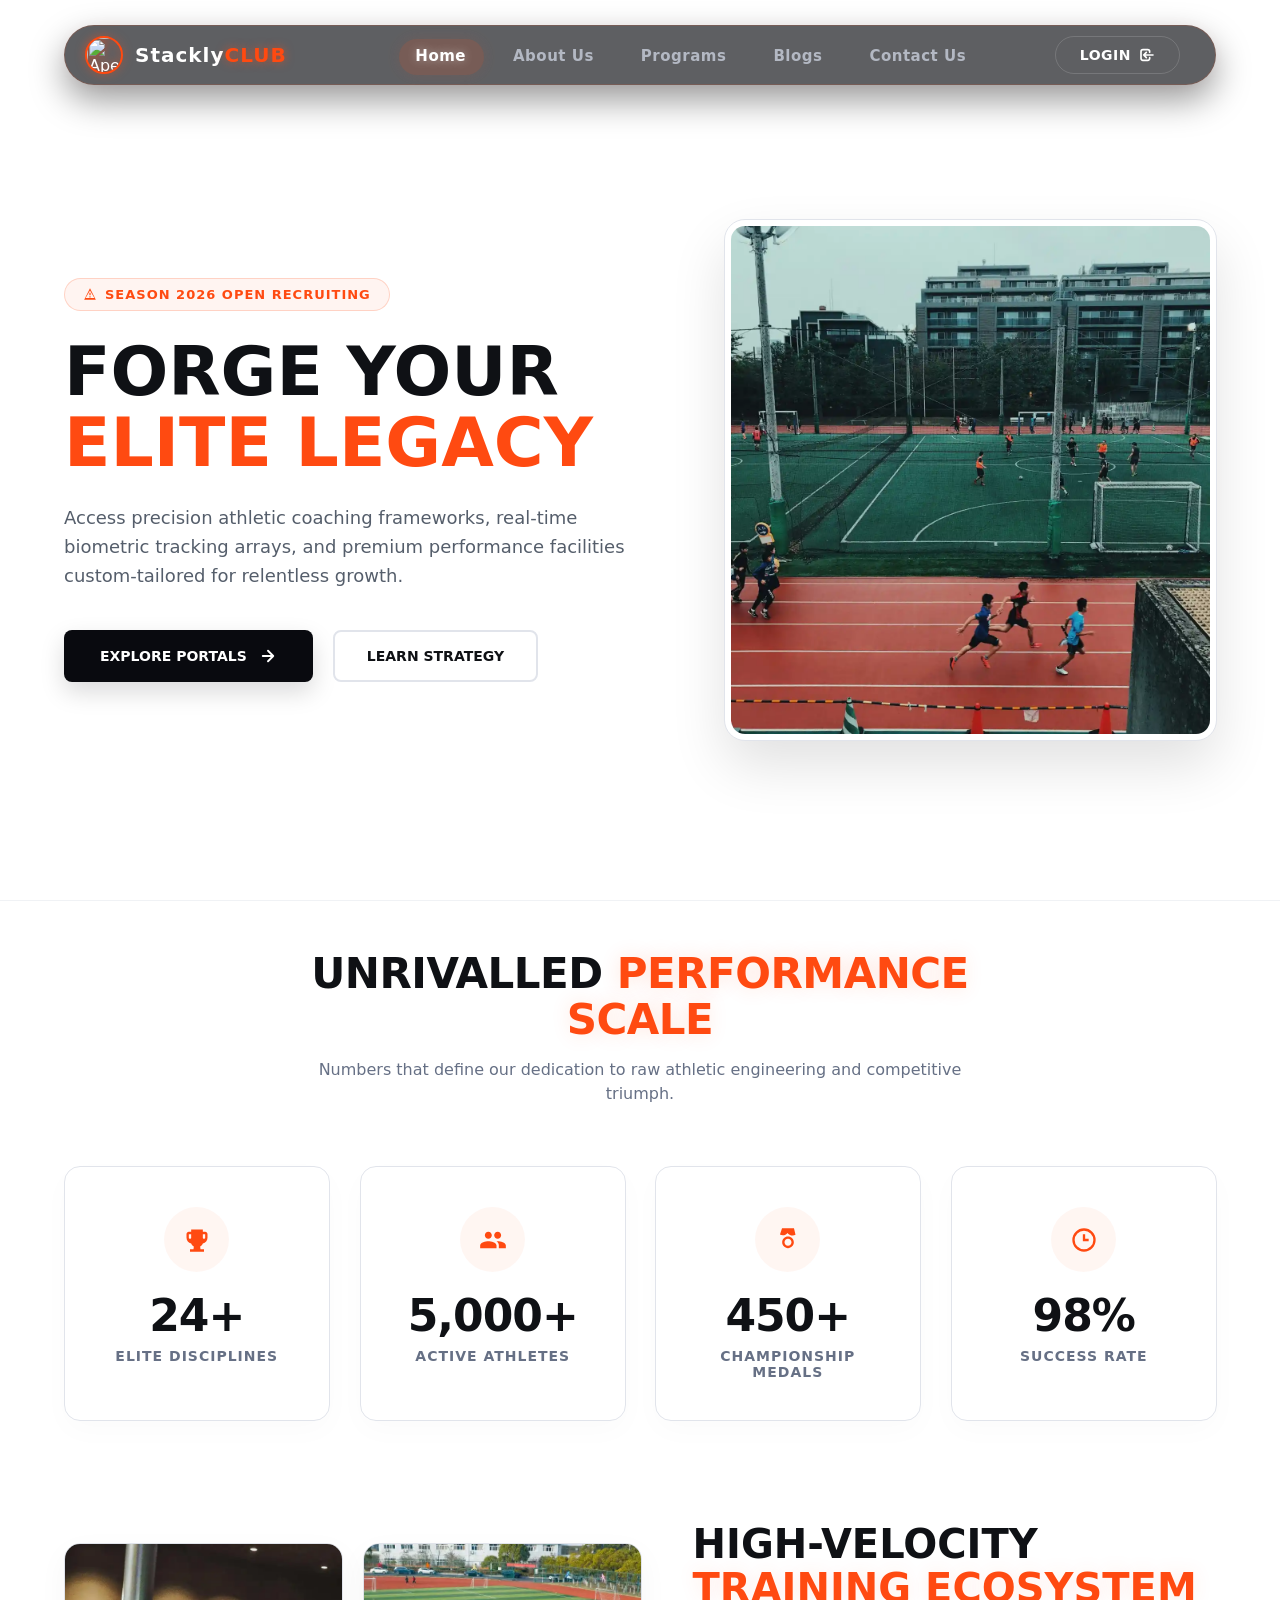
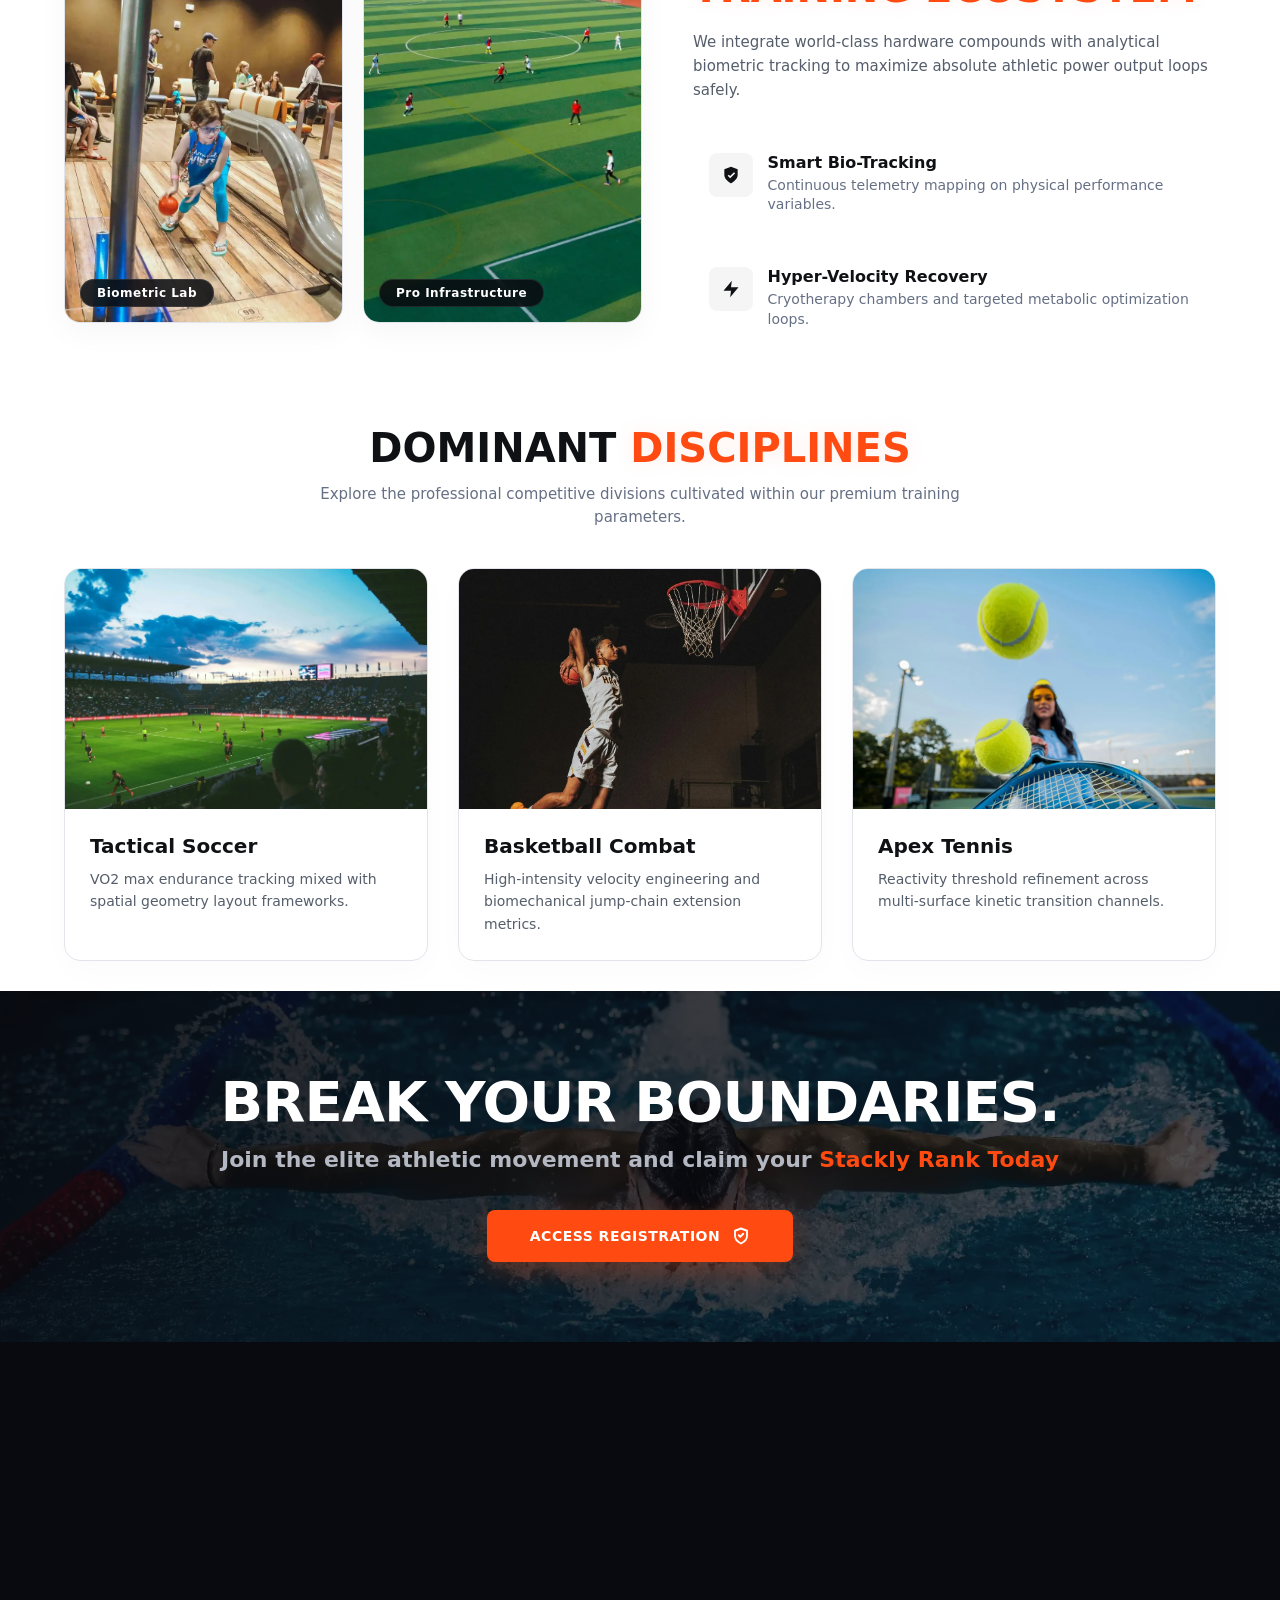
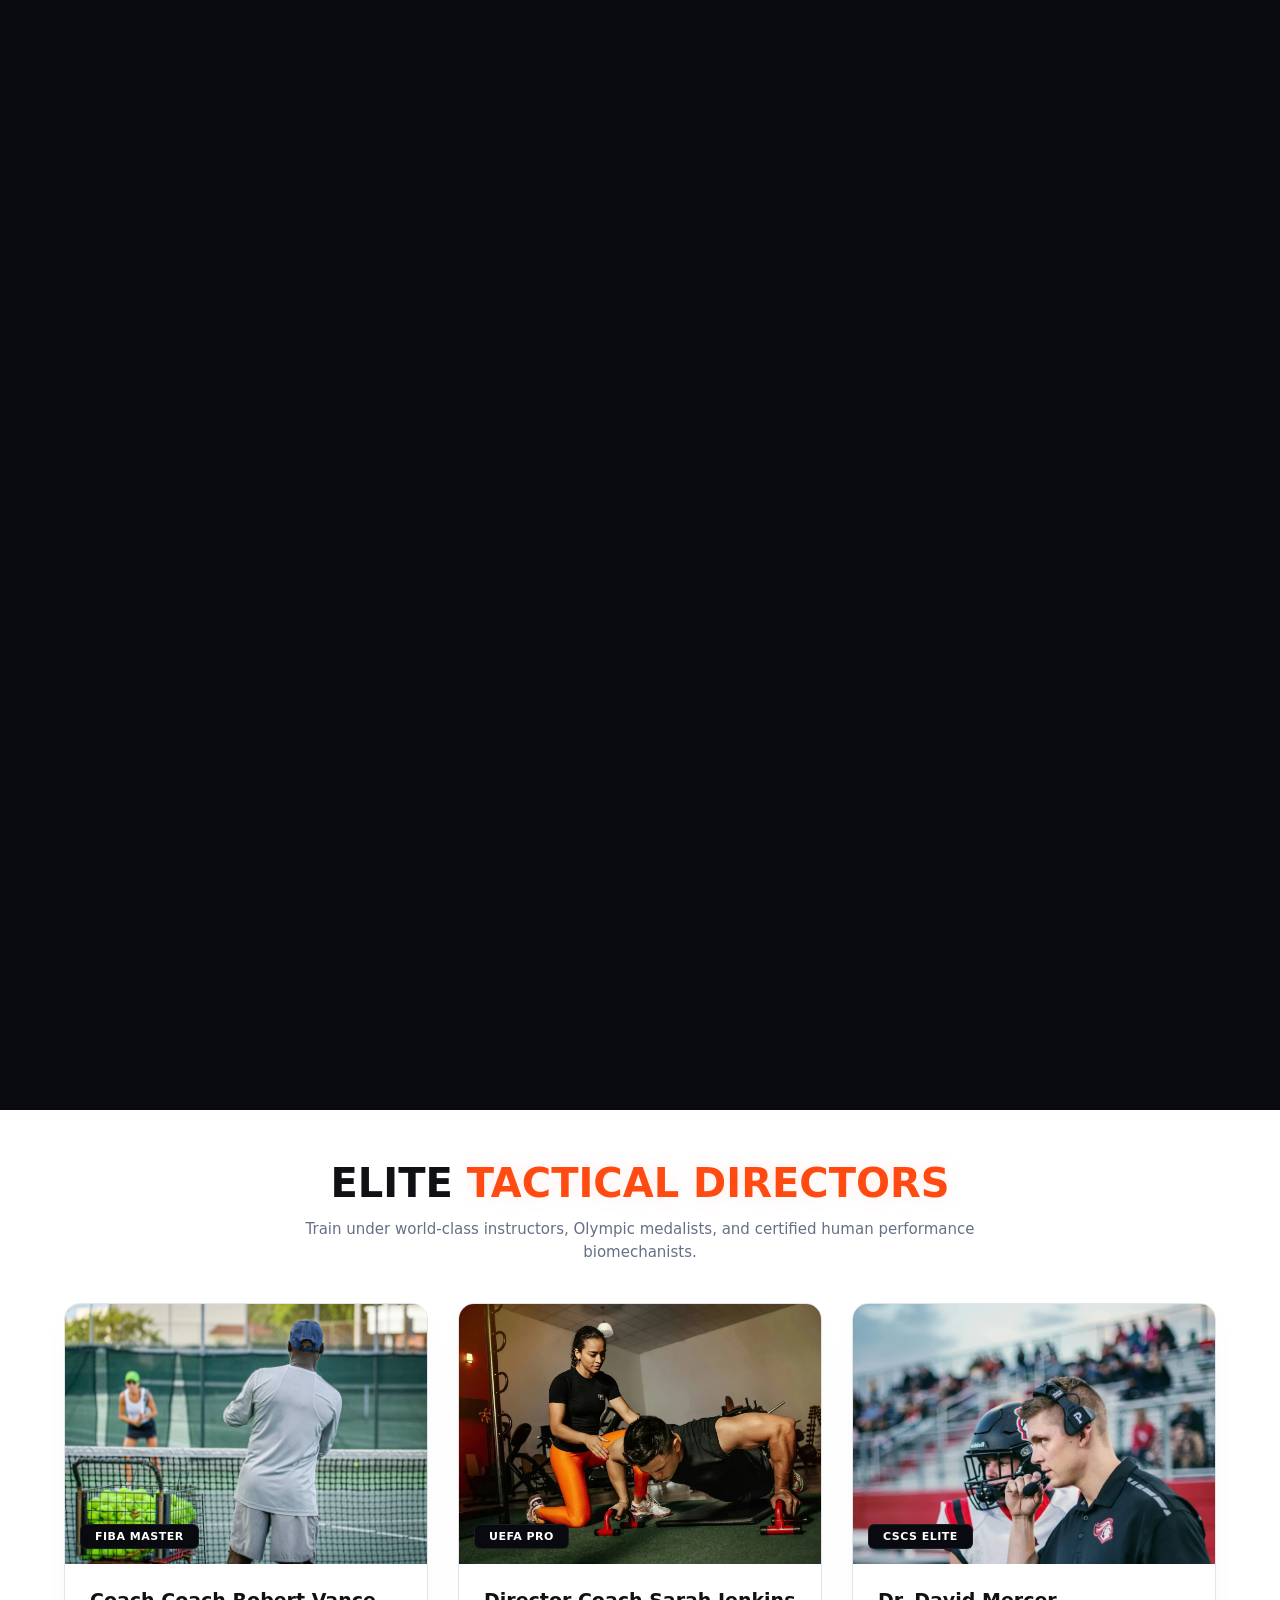
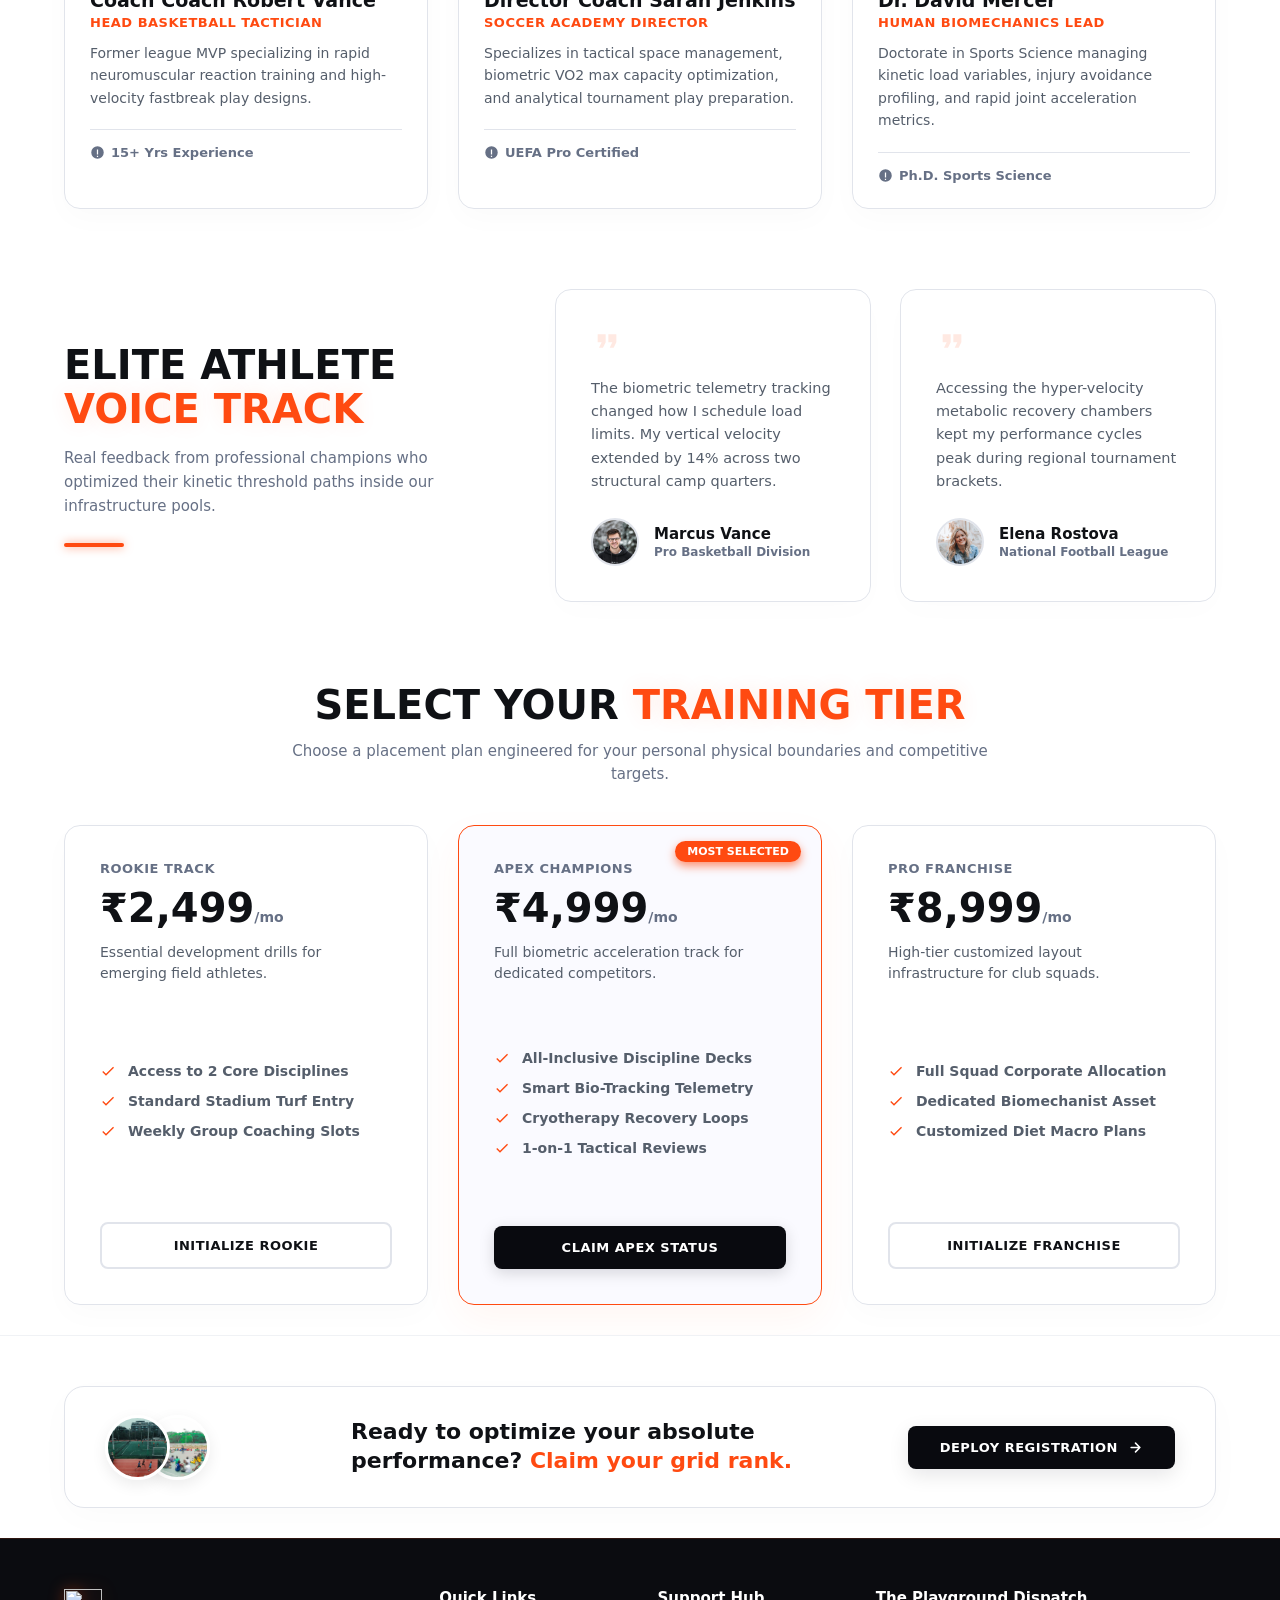
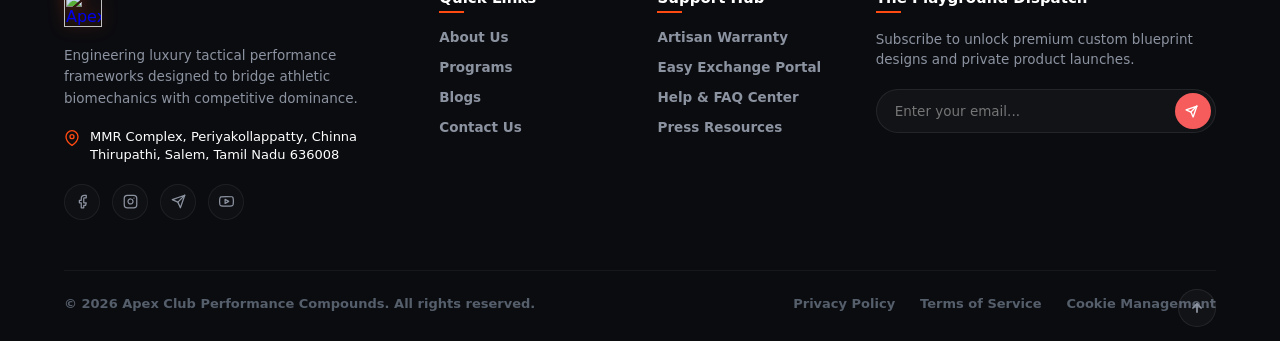
==== commit ebc08154: "Initial commit" ====
--- a/index.html
+++ b/index.html
@@ -40,7 +40,7 @@
         <!-- Interactive Brand Logo Wrap -->
         <a href="javascript:void(0)" class="nav-logo" id="logoRefreshBtn" title="Refresh Page">
             <img src="https://unsplash.com" alt="Apex Logo" class="logo-img">
-            <span class="logo-text">APEX<span>CLUB</span></span>
+            <span class="logo-text">Stackly<span>CLUB</span></span>
         </a>
 
         <!-- Responsive Hamburger Trigger -->
@@ -3073,10 +3073,10 @@
             <div class="footer-col links-pillar">
                 <h4 class="footer-heading">Quick Links</h4>
                 <div class="footer-links-list">
-                    <a href="shop.html" class="footer-link">Shop Apparel</a>
-                    <a href="newarrivals.html" class="footer-link">New Arrivals</a>
-                    <a href="offers.html" class="footer-link">Elite Offers</a>
-                    <a href="contact.html" class="footer-link">Contact Us Hub</a>
+                    <a href="about.html" class="footer-link">About Us</a>
+                    <a href="programs.html" class="footer-link">Programs</a>
+                    <a href="blogs.html" class="footer-link">Blogs</a>
+                    <a href="contact.html" class="footer-link">Contact Us</a>
                 </div>
             </div>
 
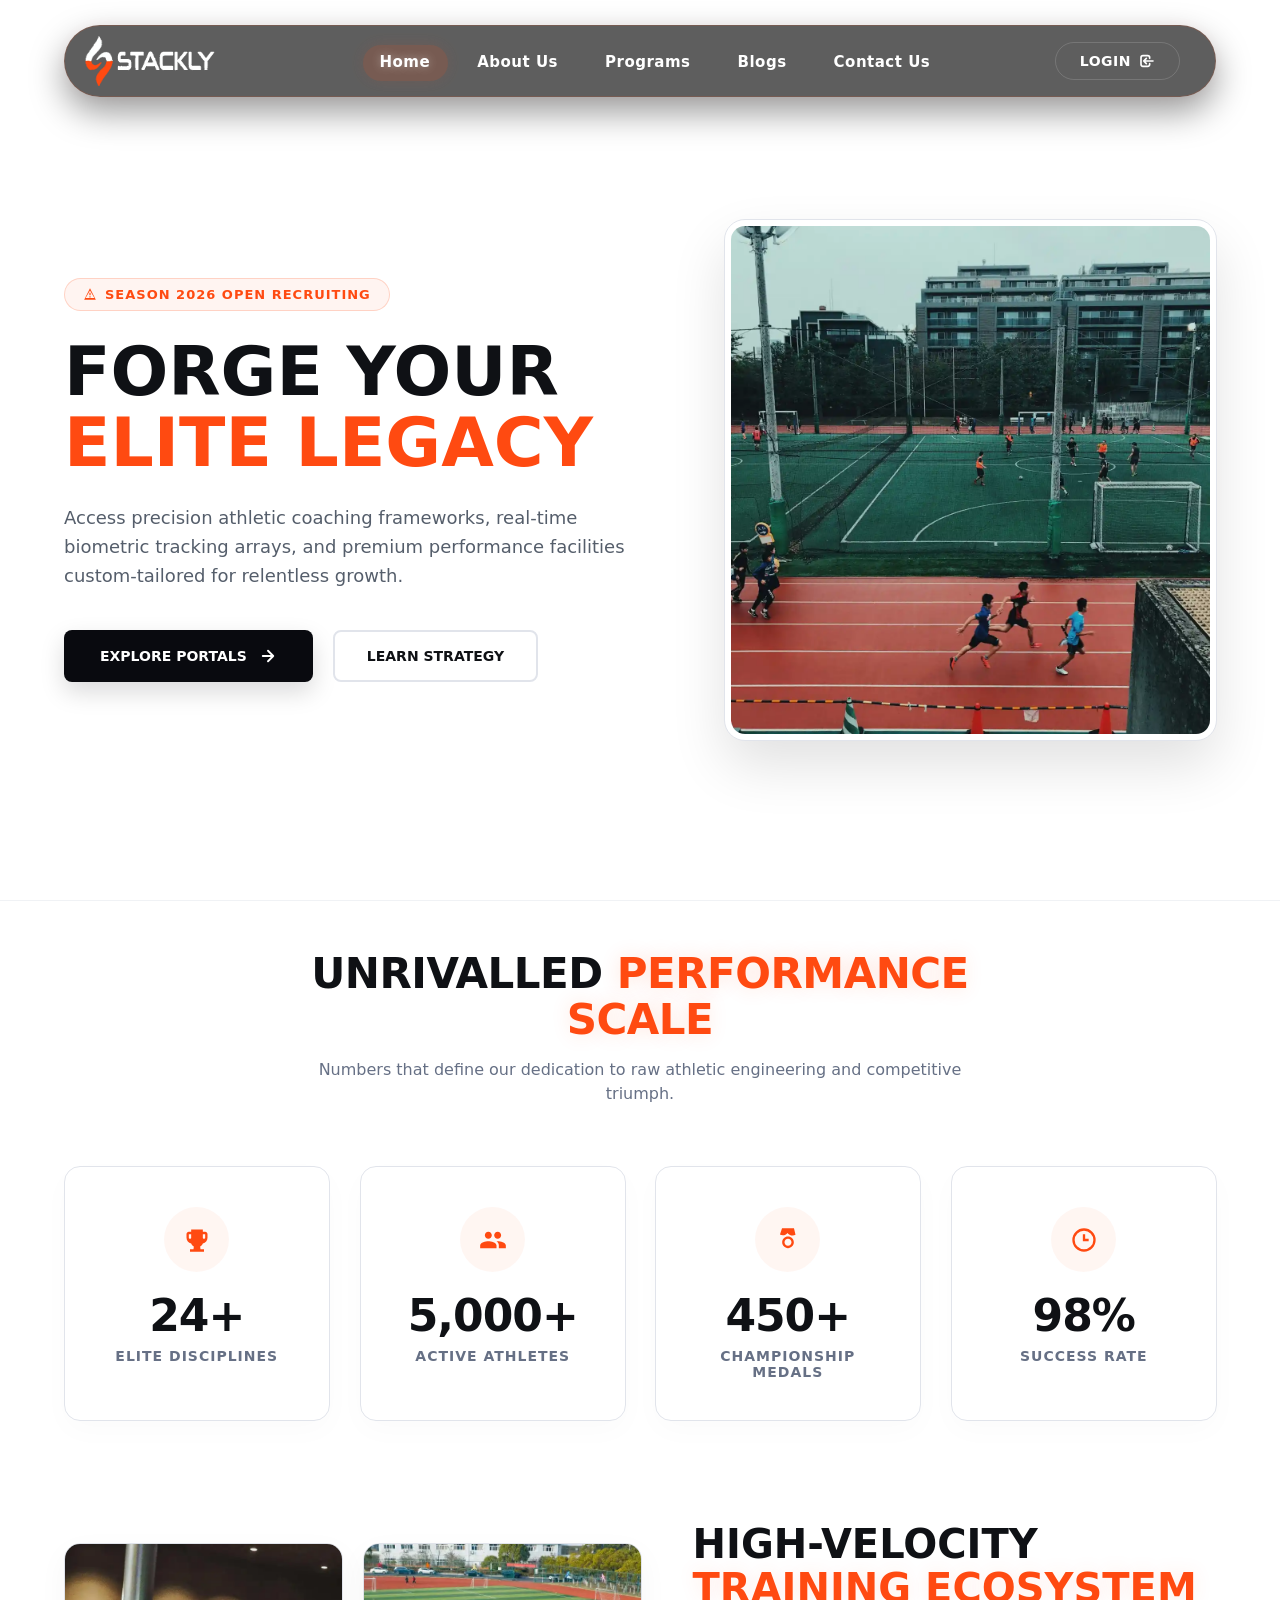
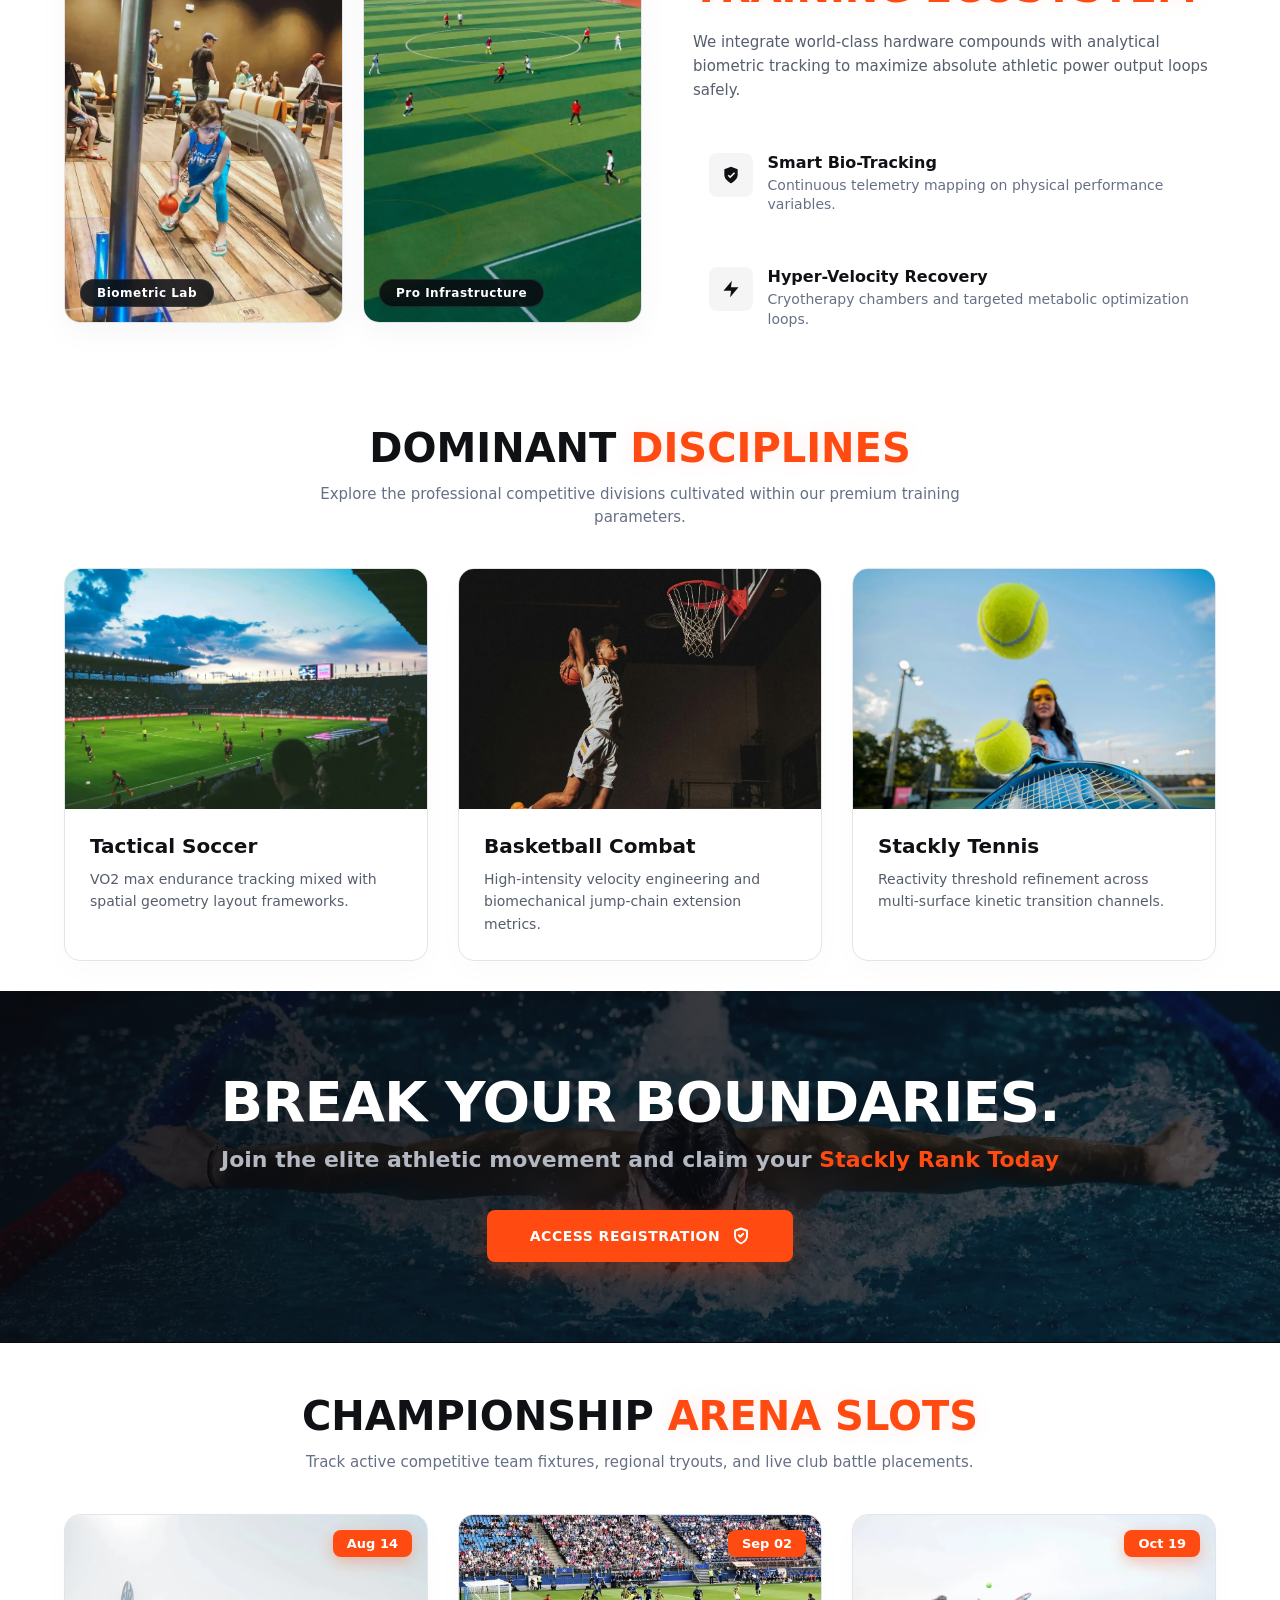
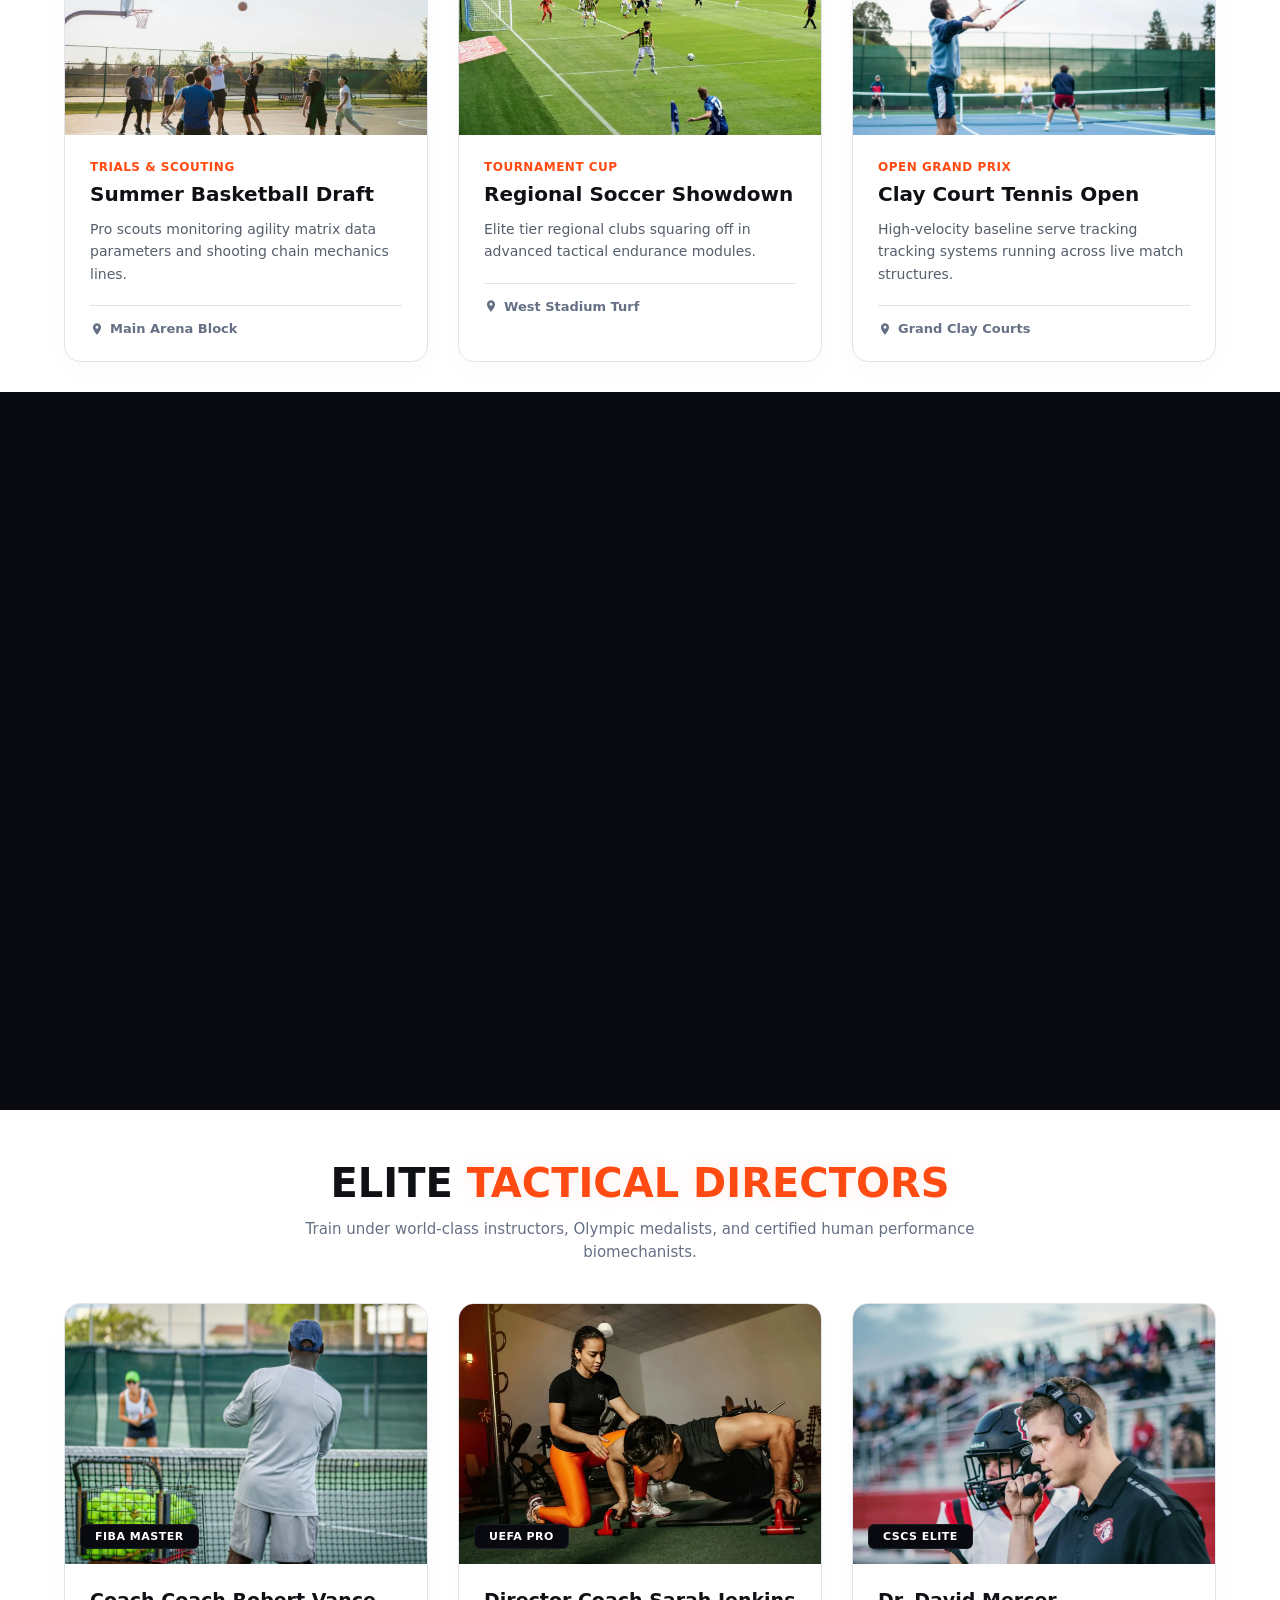
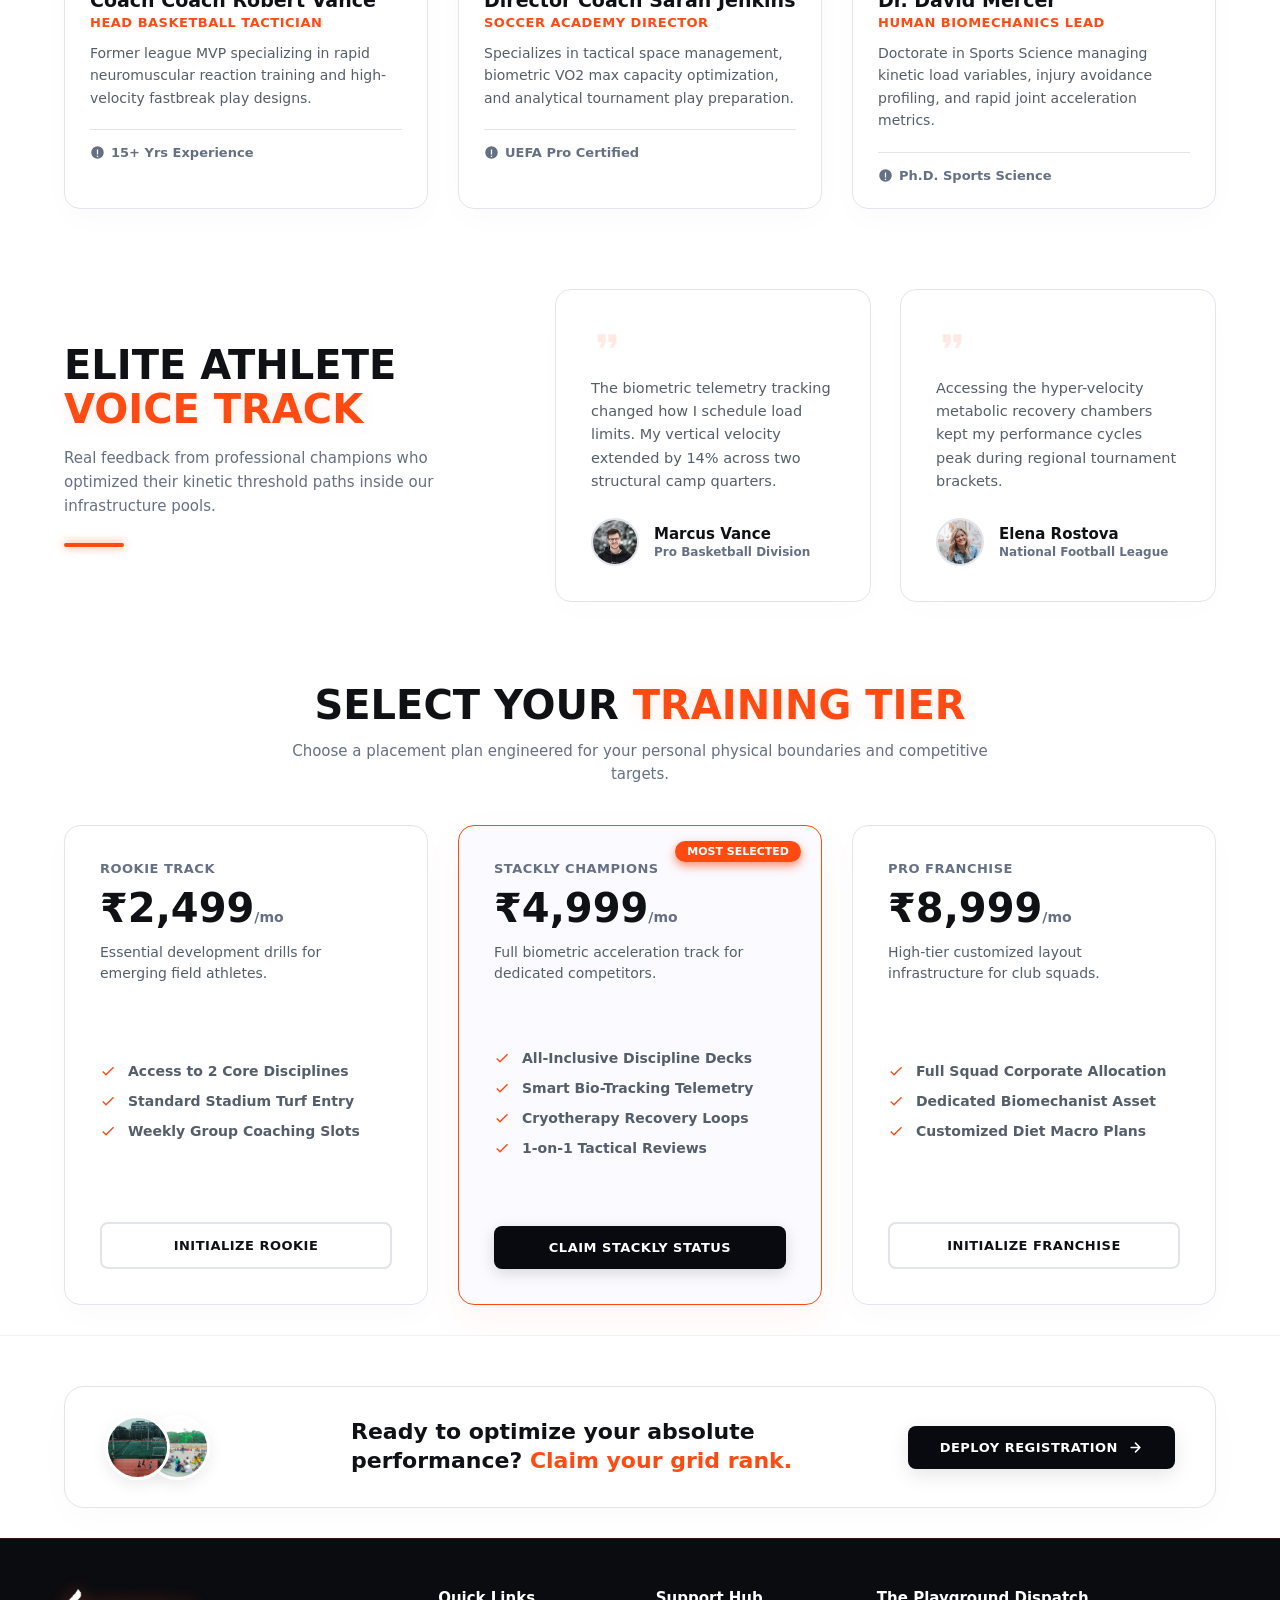
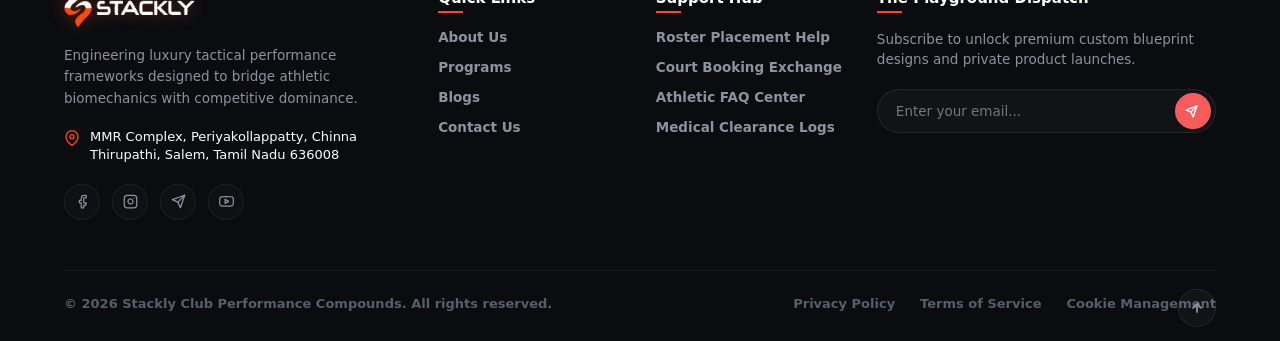
==== commit 603e3d39: "completed" ====
--- a/index.html
+++ b/index.html
@@ -39,8 +39,8 @@
         
         <!-- Interactive Brand Logo Wrap -->
         <a href="javascript:void(0)" class="nav-logo" id="logoRefreshBtn" title="Refresh Page">
-            <img src="https://unsplash.com" alt="Apex Logo" class="logo-img">
-            <span class="logo-text">Stackly<span>CLUB</span></span>
+            <img src="./Assests/sports club logo.webp" alt="Apex Logo" class="logo-img">
+         
         </a>
 
         <!-- Responsive Hamburger Trigger -->
@@ -1022,7 +1022,7 @@
                 <img src="./Assests/tennis.webp" alt="Apex Tennis Fields" class="showcase-img">
             </div>
             <div class="showcase-content">
-                <h3>Apex Tennis</h3>
+                <h3>Stackly Tennis</h3>
                 <p class="showcase-card-body">Reactivity threshold refinement across multi-surface kinetic transition channels.</p>
             </div>
         </div>
@@ -2520,7 +2520,7 @@
                 </div>
             </div>
             <div class="pricing-footer">
-                <a href="#register" class="pricing-btn-secondary">Initialize rookie</a>
+                <a href="404.html" class="pricing-btn-secondary">Initialize rookie</a>
             </div>
         </div>
 
@@ -2529,7 +2529,7 @@
             <div class="pricing-glow-mask"></div>
             <div class="pricing-top-deck">
                 <div class="premium-badge-tag">Most Selected</div>
-                <span class="tier-badge">Apex Champions</span>
+                <span class="tier-badge">Stackly Champions</span>
                 <div class="tier-price">₹4,999<span>/mo</span></div>
                 <p class="pricing-card-body">Full biometric acceleration track for dedicated competitors.</p>
             </div>
@@ -2552,7 +2552,7 @@
                 </div>
             </div>
             <div class="pricing-footer">
-                <a href="#register" class="pricing-btn-primary">Claim apex status</a>
+                <a href="404.html" class="pricing-btn-primary">Claim stackly status</a>
             </div>
         </div>
 
@@ -2579,7 +2579,7 @@
                 </div>
             </div>
             <div class="pricing-footer">
-                <a href="#register" class="pricing-btn-secondary">Initialize franchise</a>
+                <a href="404.html" class="pricing-btn-secondary">Initialize franchise</a>
             </div>
         </div>
 
@@ -3026,7 +3026,7 @@
             <div class="footer-col brand-pillar">
                 <a href="#" class="footer-logo-link" onclick="executeScrollToTop(event)" title="Back to Top">
                     <!-- Brand logo tag configured for your source path assets -->
-                    <img src="./Assests/brand logo - toy.webp" alt="Apex Sports Club Logo" class="footer-brand-logo">
+                    <img src="./Assests/sports club logo.webp" alt="Apex Sports Club Logo" class="footer-brand-logo">
                 </a>
                 <p class="footer-brand-bio">
                     Engineering luxury tactical performance frameworks designed to bridge athletic biomechanics with competitive dominance.
@@ -3081,15 +3081,18 @@
             </div>
 
             <!-- Column 3: Corporate Profile Menus -->
-            <div class="footer-col links-pillar">
-                <h4 class="footer-heading">Support Hub</h4>
-                <div class="footer-links-list">
-                    <a href="404.html" class="footer-link" onclick="handleNavigation404(event)">Artisan Warranty</a>
-                    <a href="404.html" class="footer-link" onclick="handleNavigation404(event)">Easy Exchange Portal</a>
-                    <a href="404.html" class="footer-link" onclick="handleNavigation404(event)">Help &amp; FAQ Center</a>
-                    <a href="404.html" class="footer-link" onclick="handleNavigation404(event)">Press Resources</a>
-                </div>
-            </div>
+            <!-- DYNAMIC SPORTS CLUB MEMBERSHIP MANAGEMENT COLUMN -->
+<div class="footer-col links-pillar">
+    <h4 class="footer-heading">Support Hub</h4>
+    <div class="footer-links-list">
+        <!-- Replaced retail links with sports platform infrastructure -->
+        <a href="404.html" class="footer-link" onclick="handleNavigation404(event)">Roster Placement Help</a>
+        <a href="404.html" class="footer-link" onclick="handleNavigation404(event)">Court Booking Exchange</a>
+        <a href="404.html" class="footer-link" onclick="handleNavigation404(event)">Athletic FAQ Center</a>
+        <a href="404.html" class="footer-link" onclick="handleNavigation404(event)">Medical Clearance Logs</a>
+    </div>
+</div>
+
 
             <!-- Column 4: Newsletter Subscriber Actions Console -->
             <div class="footer-col subscribe-pillar">
@@ -3116,7 +3119,7 @@
         <!-- Secondary Bottom Regulatory Ledger Bar -->
         <div class="footer-ledger-base">
             <div class="ledger-left-copyright">
-                &copy; <span id="currentYear">2026</span> Apex Club Performance Compounds. All rights reserved.
+                &copy; <span id="currentYear">2026</span> Stackly Club Performance Compounds. All rights reserved.
             </div>
             
             <!-- Privacy Legal Links Stacks -->
--- a/style.css
+++ b/style.css
@@ -125,7 +125,7 @@
 }
 
 .nav-container {
-    background: rgba(9, 10, 15, 0.65);
+    background: rgba(9, 9, 9, 0.65);
     backdrop-filter: blur(20px);
     -webkit-backdrop-filter: blur(20px);
     border: 1px solid rgba(255, 74, 17, 0.15);
@@ -154,13 +154,9 @@
 }
 
 .logo-img {
-    width: 38px;
-    height: 38px;
-    border-radius: 50%;
-    object-fit: cover;
-    border: 2px solid var(--primary);
-    filter: drop-shadow(0 0 5px var(--primary-glow));
-    transition: transform 0.4s ease;
+    width: 130px;
+    height: 50px;
+
 }
 
 .nav-logo:hover .logo-img {
@@ -200,7 +196,7 @@
 
 
 .nav-item {
-    color: #b3b8c3;
+    color: white;
     text-decoration: none;
     font-weight: 600;
     font-size: 15px;
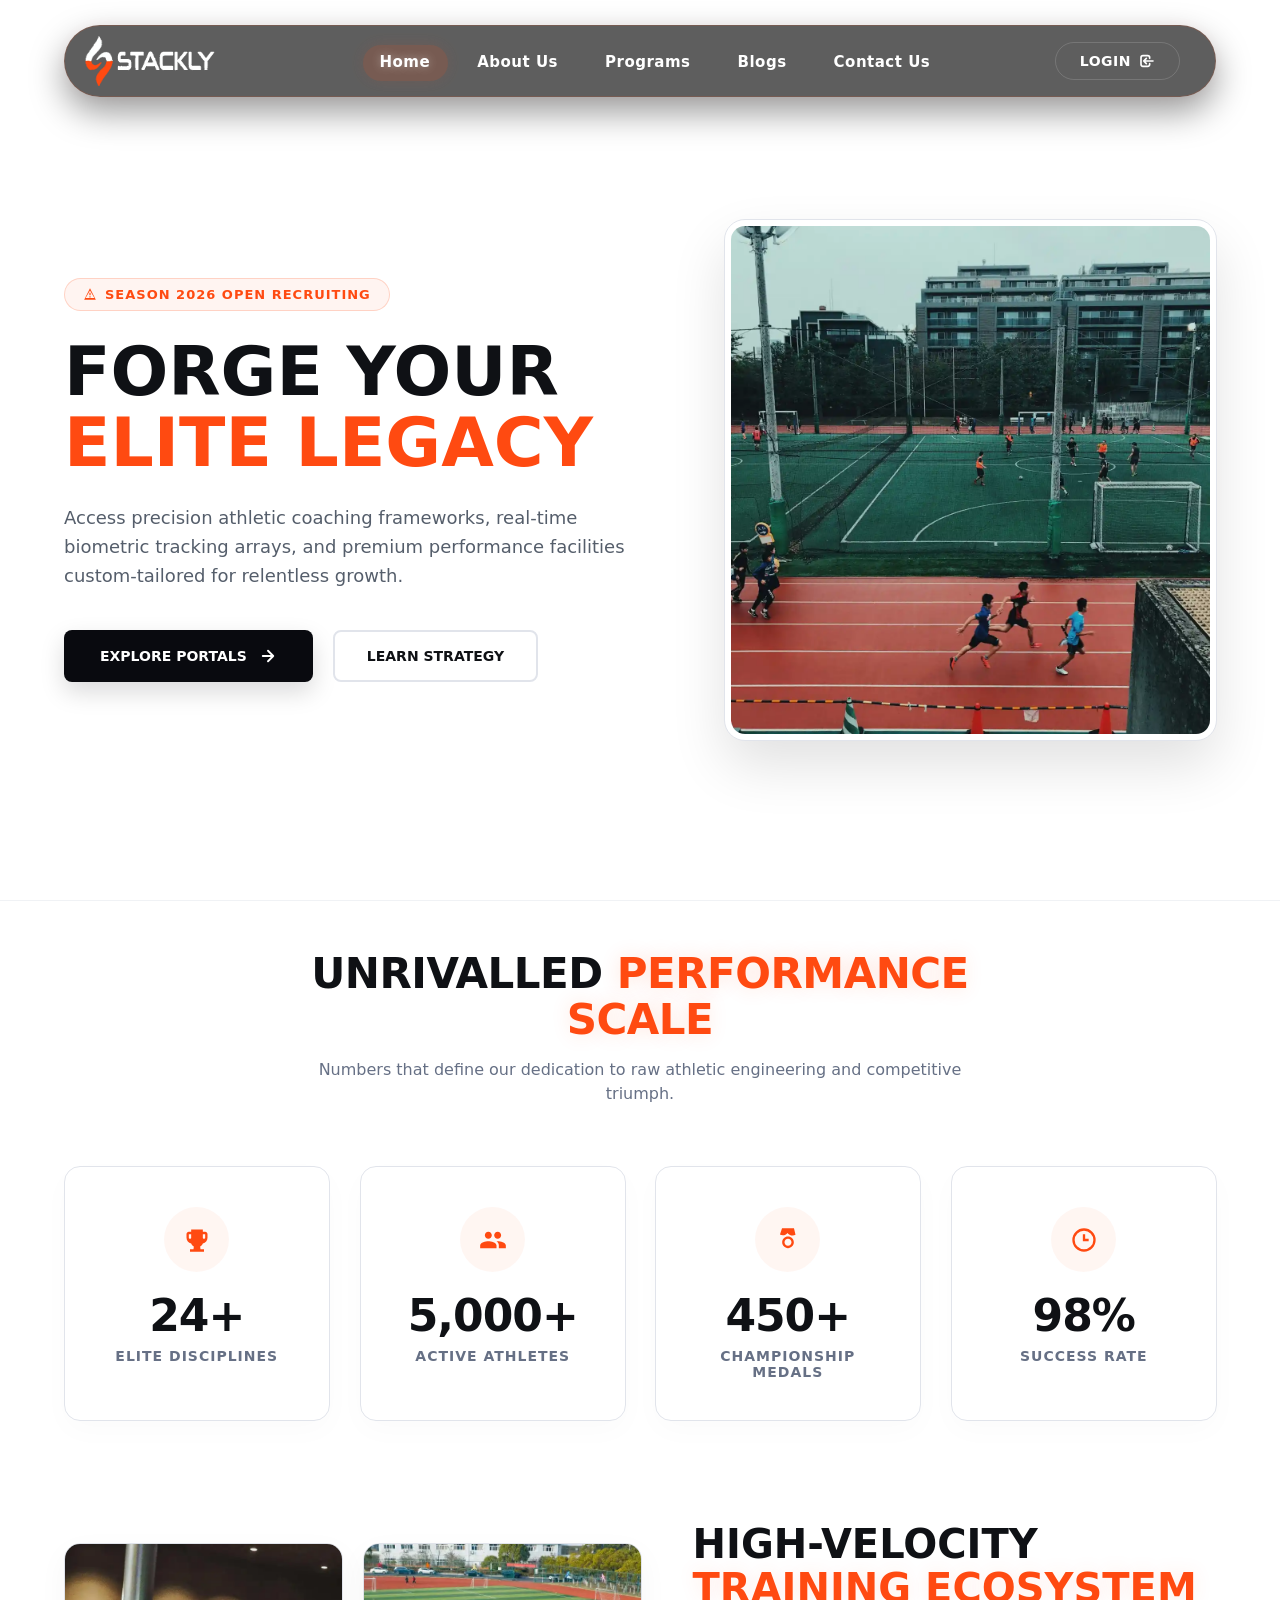
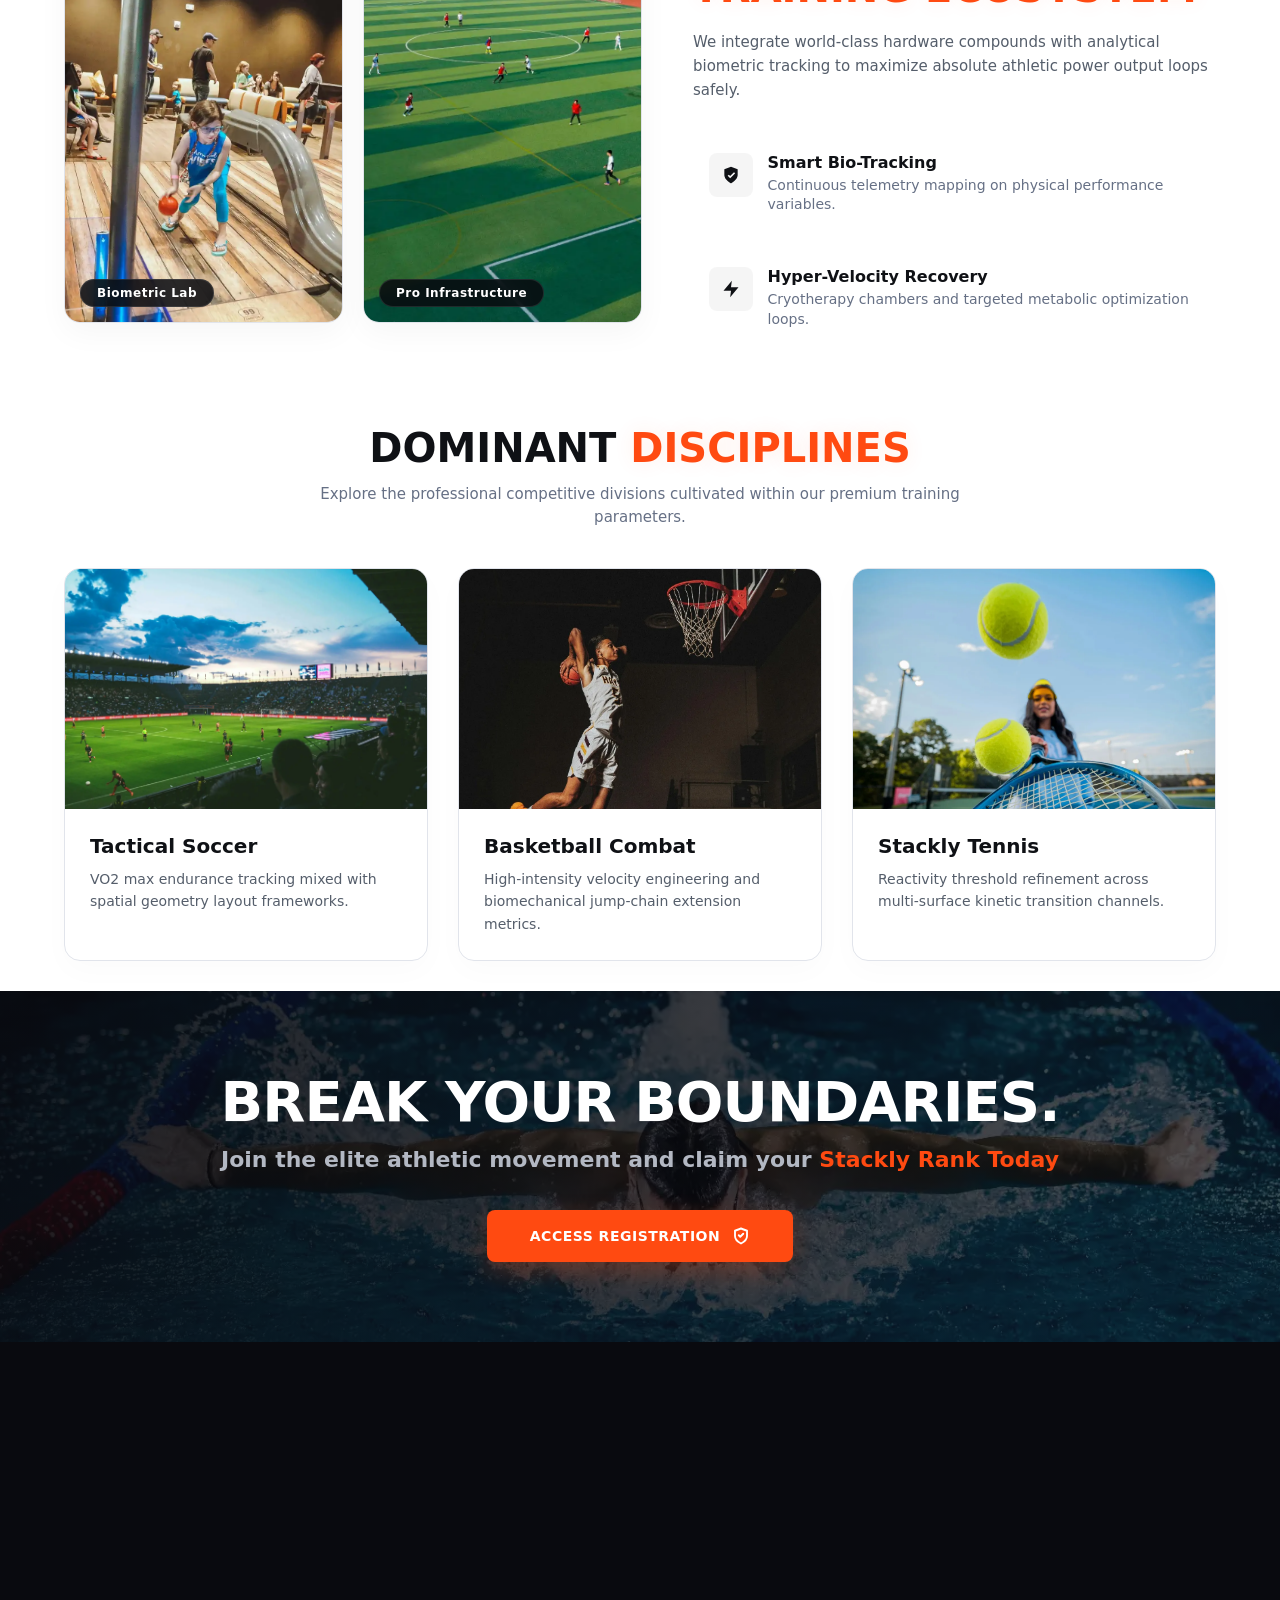
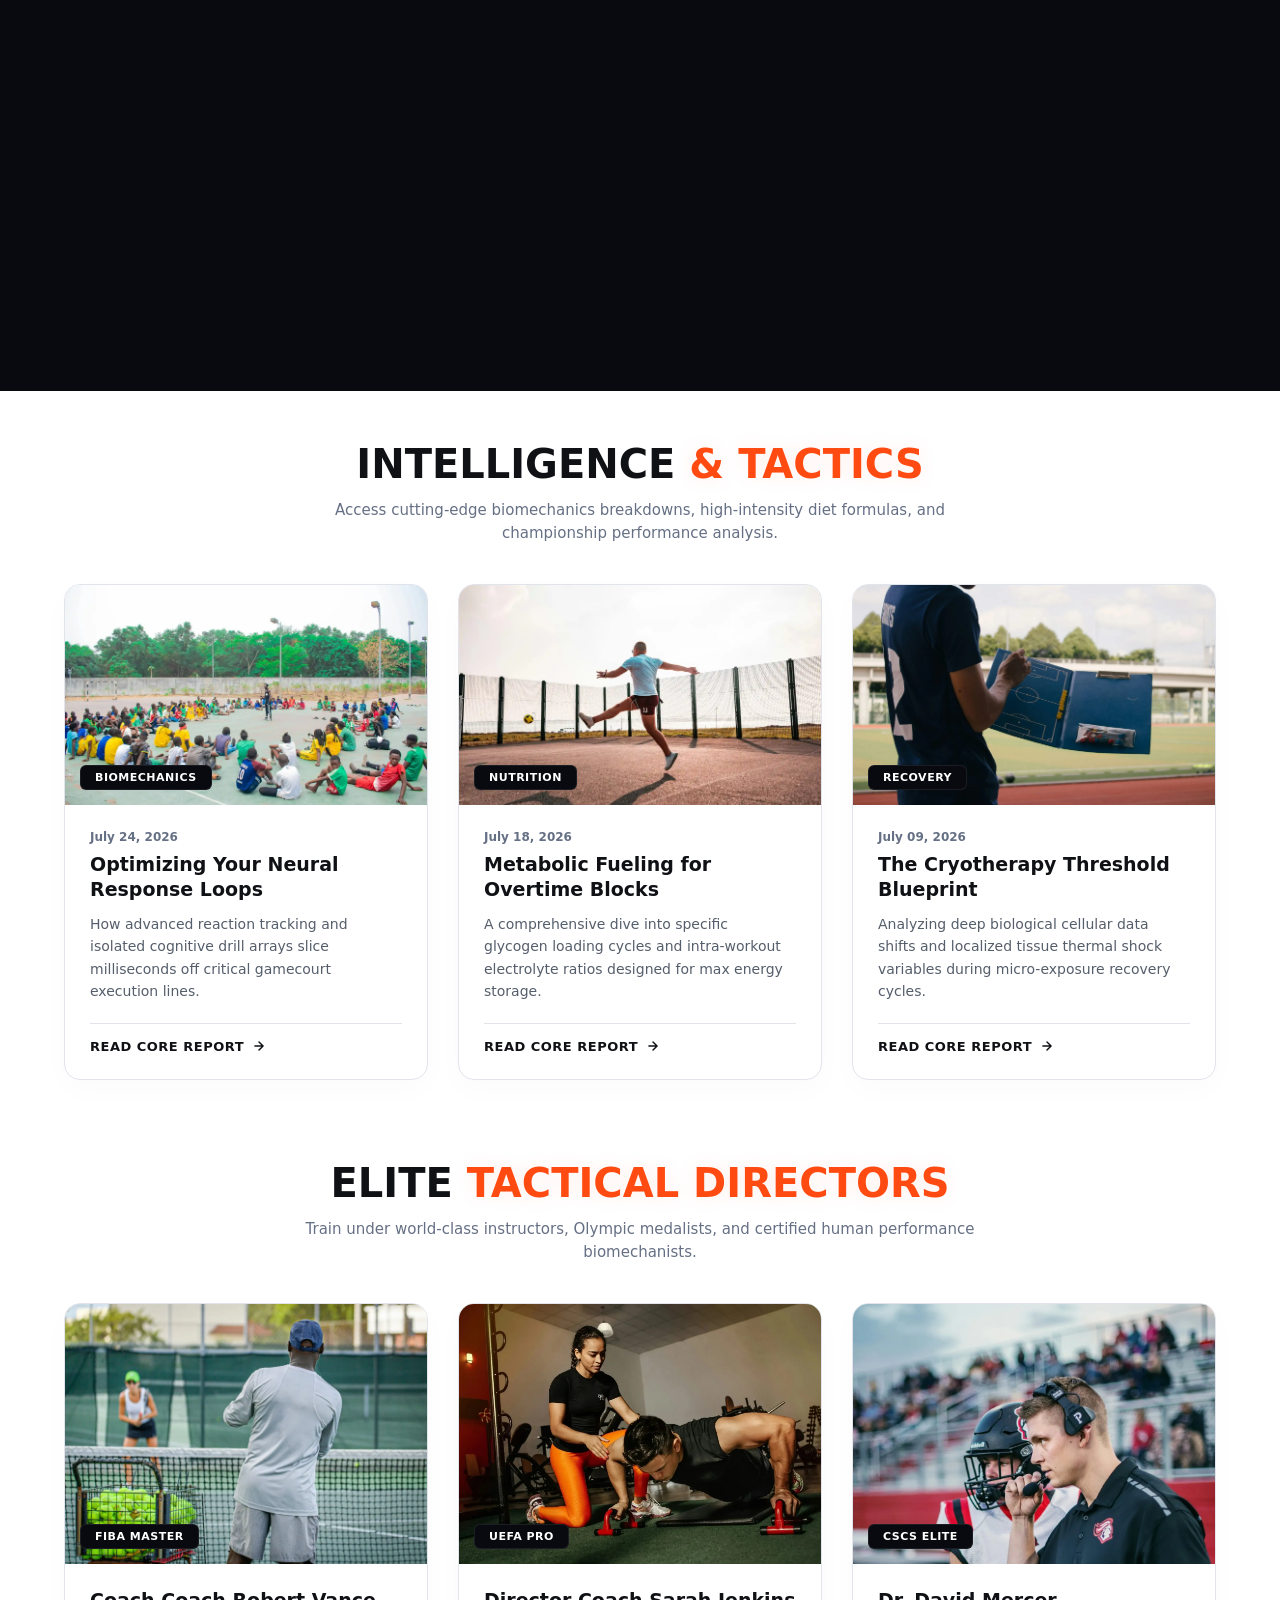
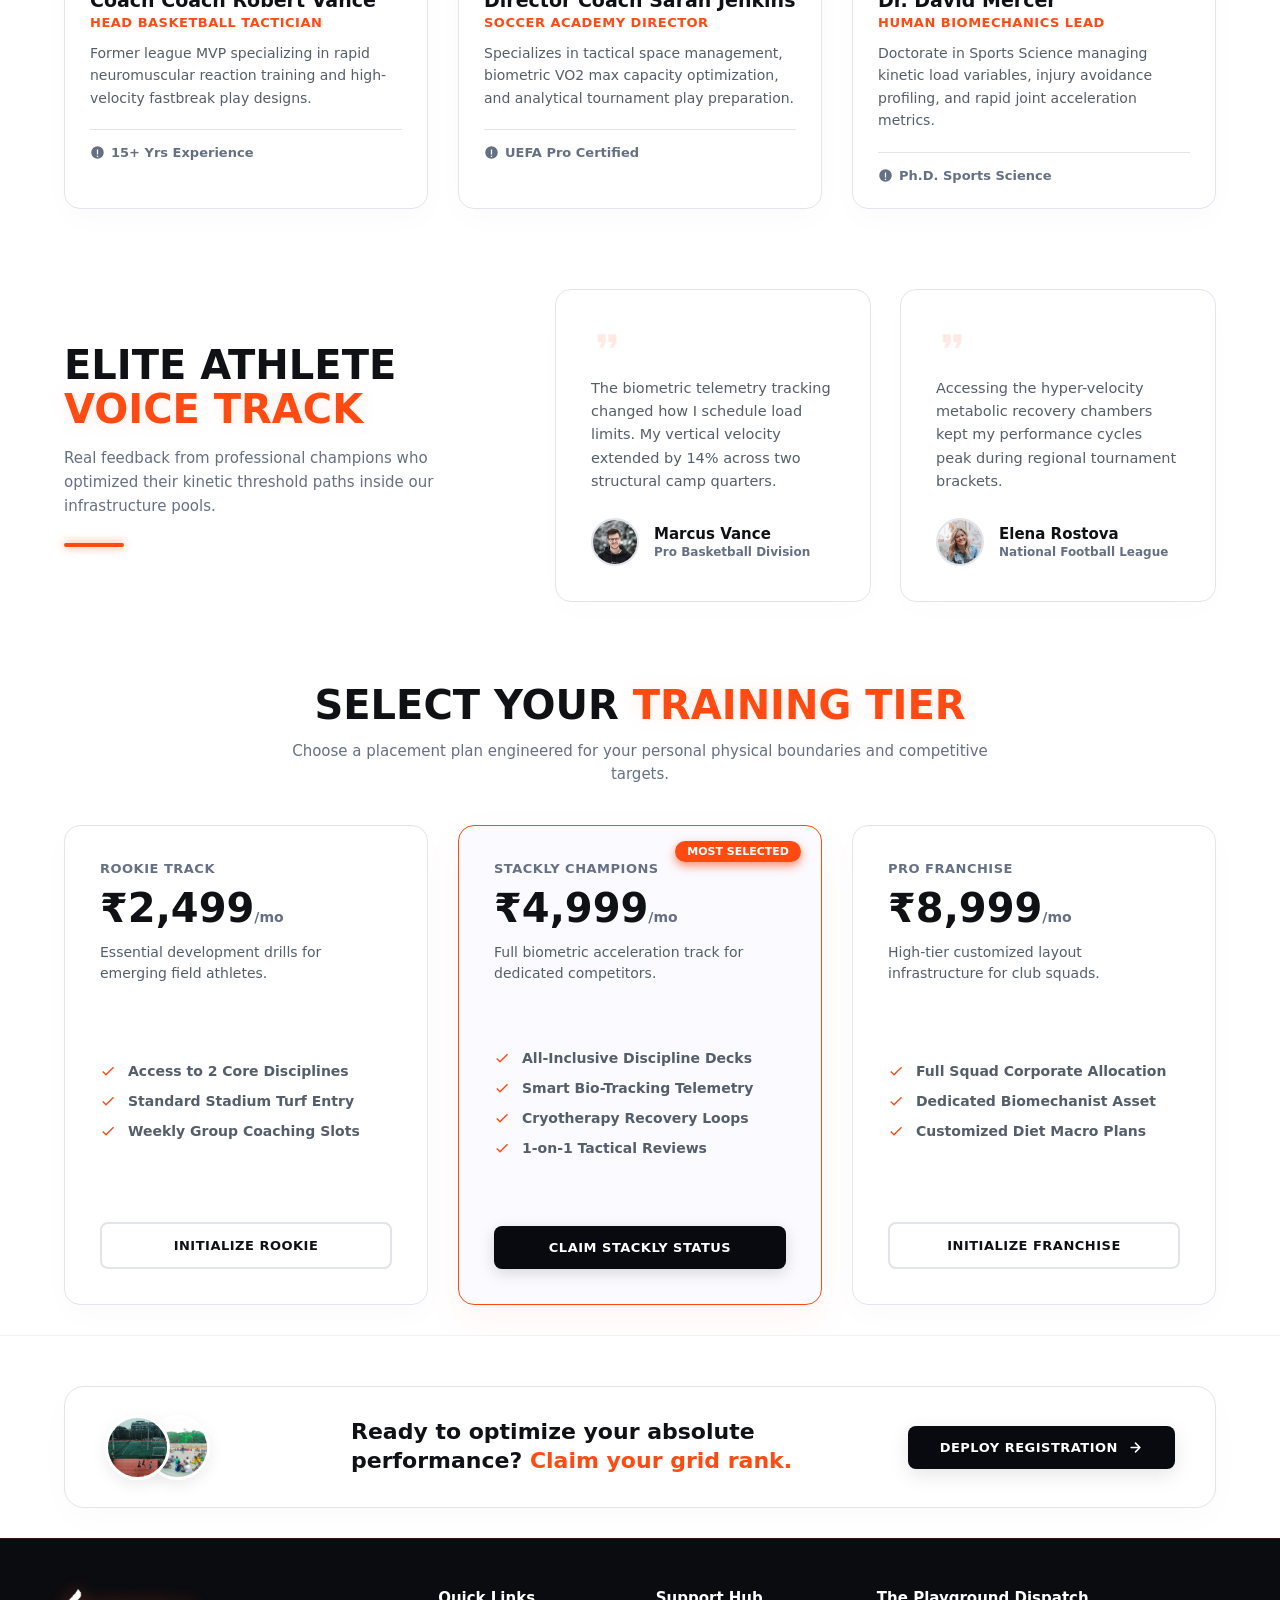
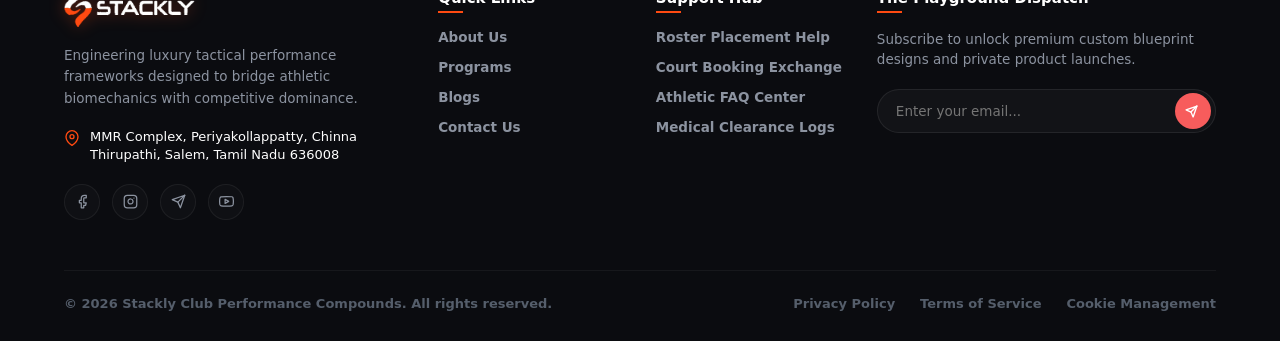
==== commit 206cb5ed: "final commit" ====
--- a/index.html
+++ b/index.html
@@ -3129,10 +3129,7 @@
                 <a href="404.html" class="legal-link" onclick="handleNavigation404(event)">Cookie Management</a>
             </div>
 
-            <!-- Right-Side Floating Back to Top Control Anchor Button -->
-            <button class="footer-top-arrow-btn" onclick="executeScrollToTop(event)" title="Back to Top">
-                <svg xmlns="http://w3.org" viewBox="0 0 24 24" fill="none" stroke="currentColor" stroke-width="3" stroke-linecap="round" stroke-linejoin="round" class="up-arrow-vector"><line x1="12" y1="19" x2="12" y2="5"></line><polyline points="5 12 12 5 19 12"></polyline></svg>
-            </button>
+          
         </div>
 
     </div>
@@ -3421,7 +3418,7 @@
     width: 38px;
     height: 38px;
     border-radius: 50%;
-    background: rgba(255, 255, 255, 0.03);
+    background: rgba(6, 6, 6, 0.03);
     border: 1px solid rgba(255, 255, 255, 0.08);
     cursor: pointer;
     display: flex;
